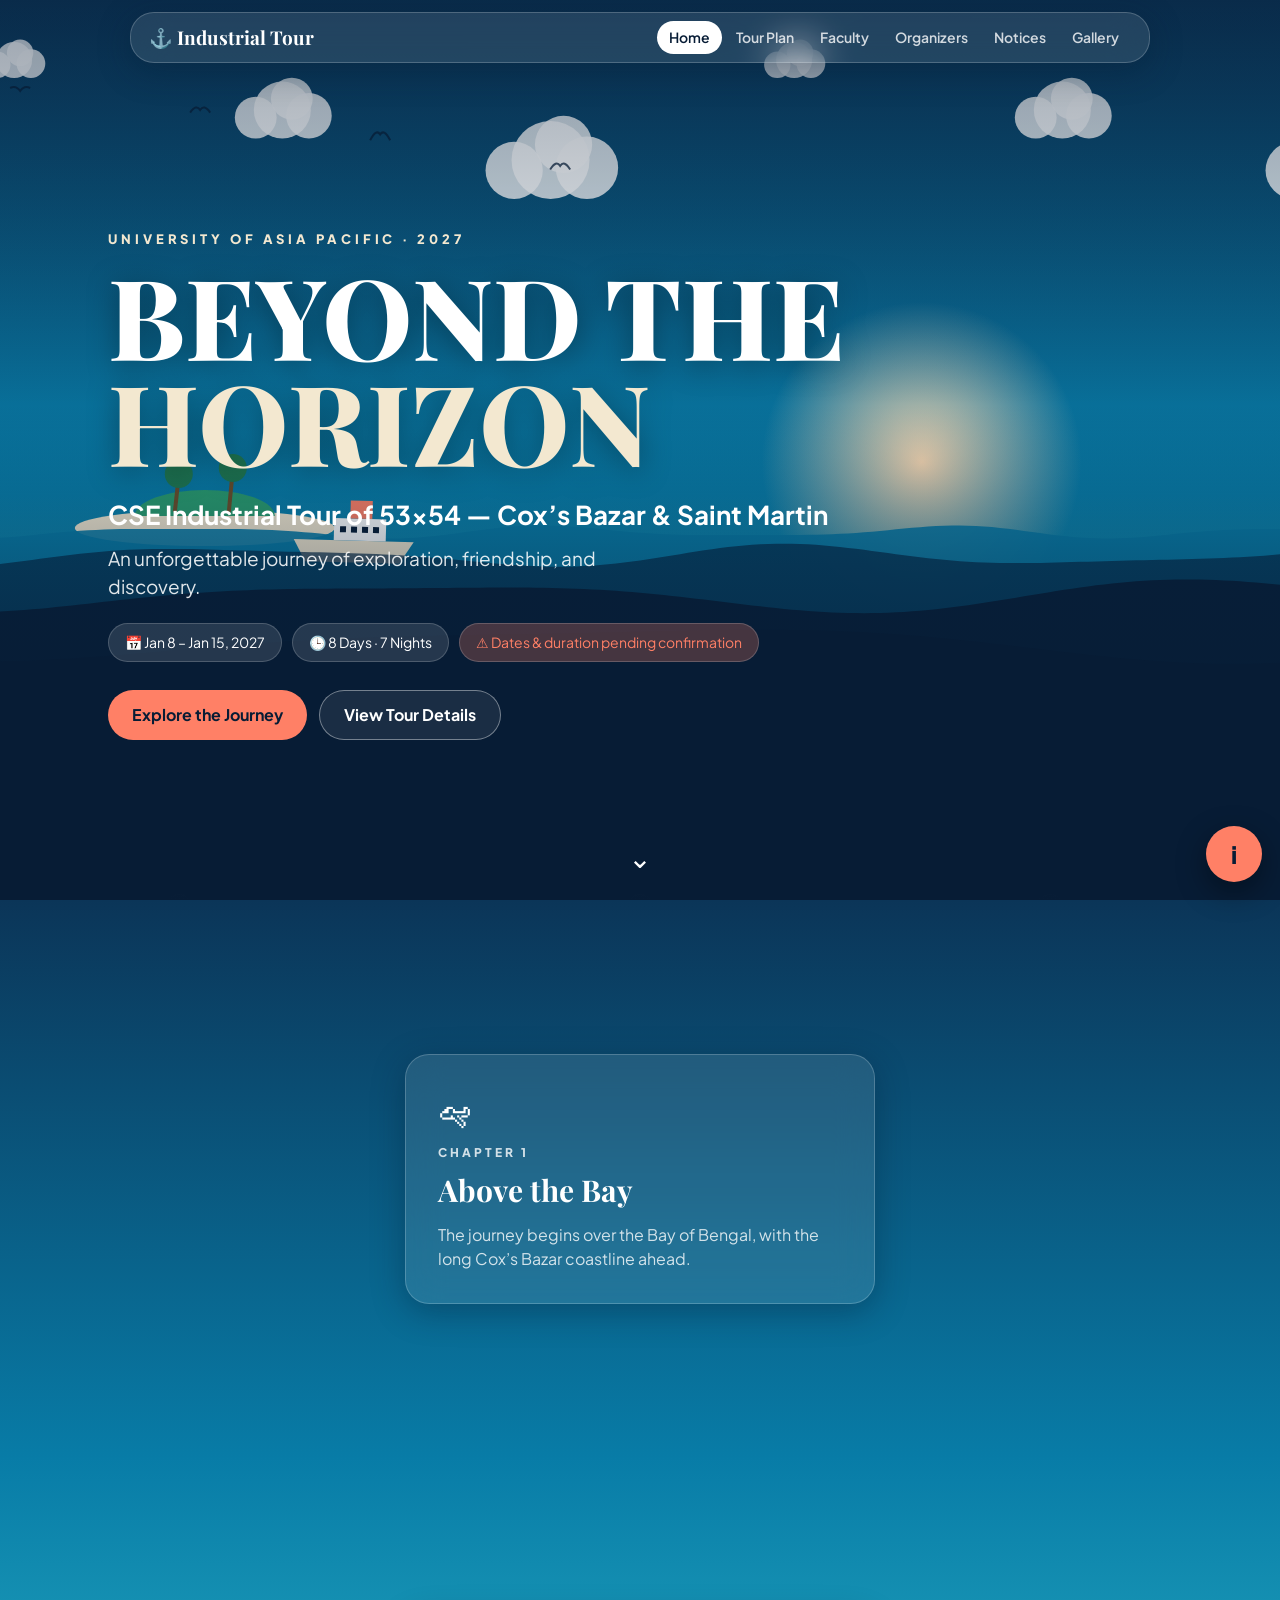
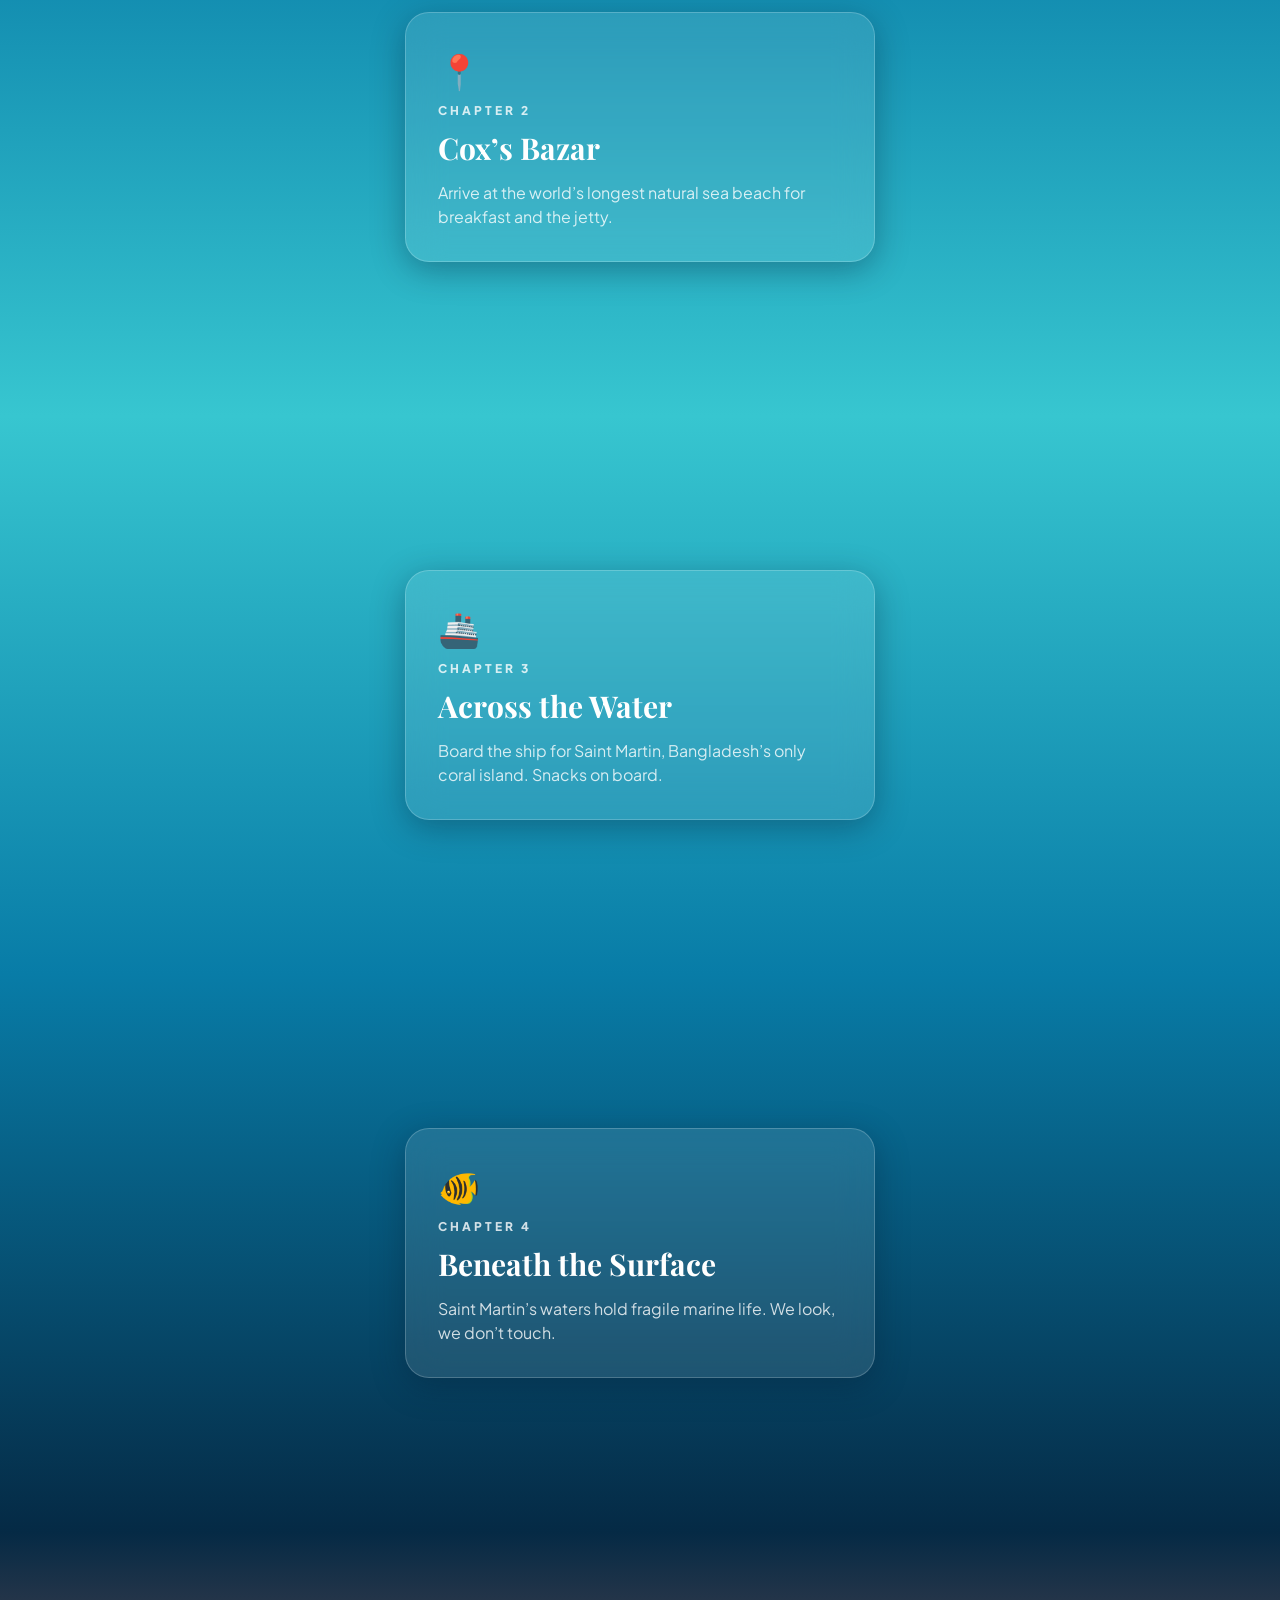
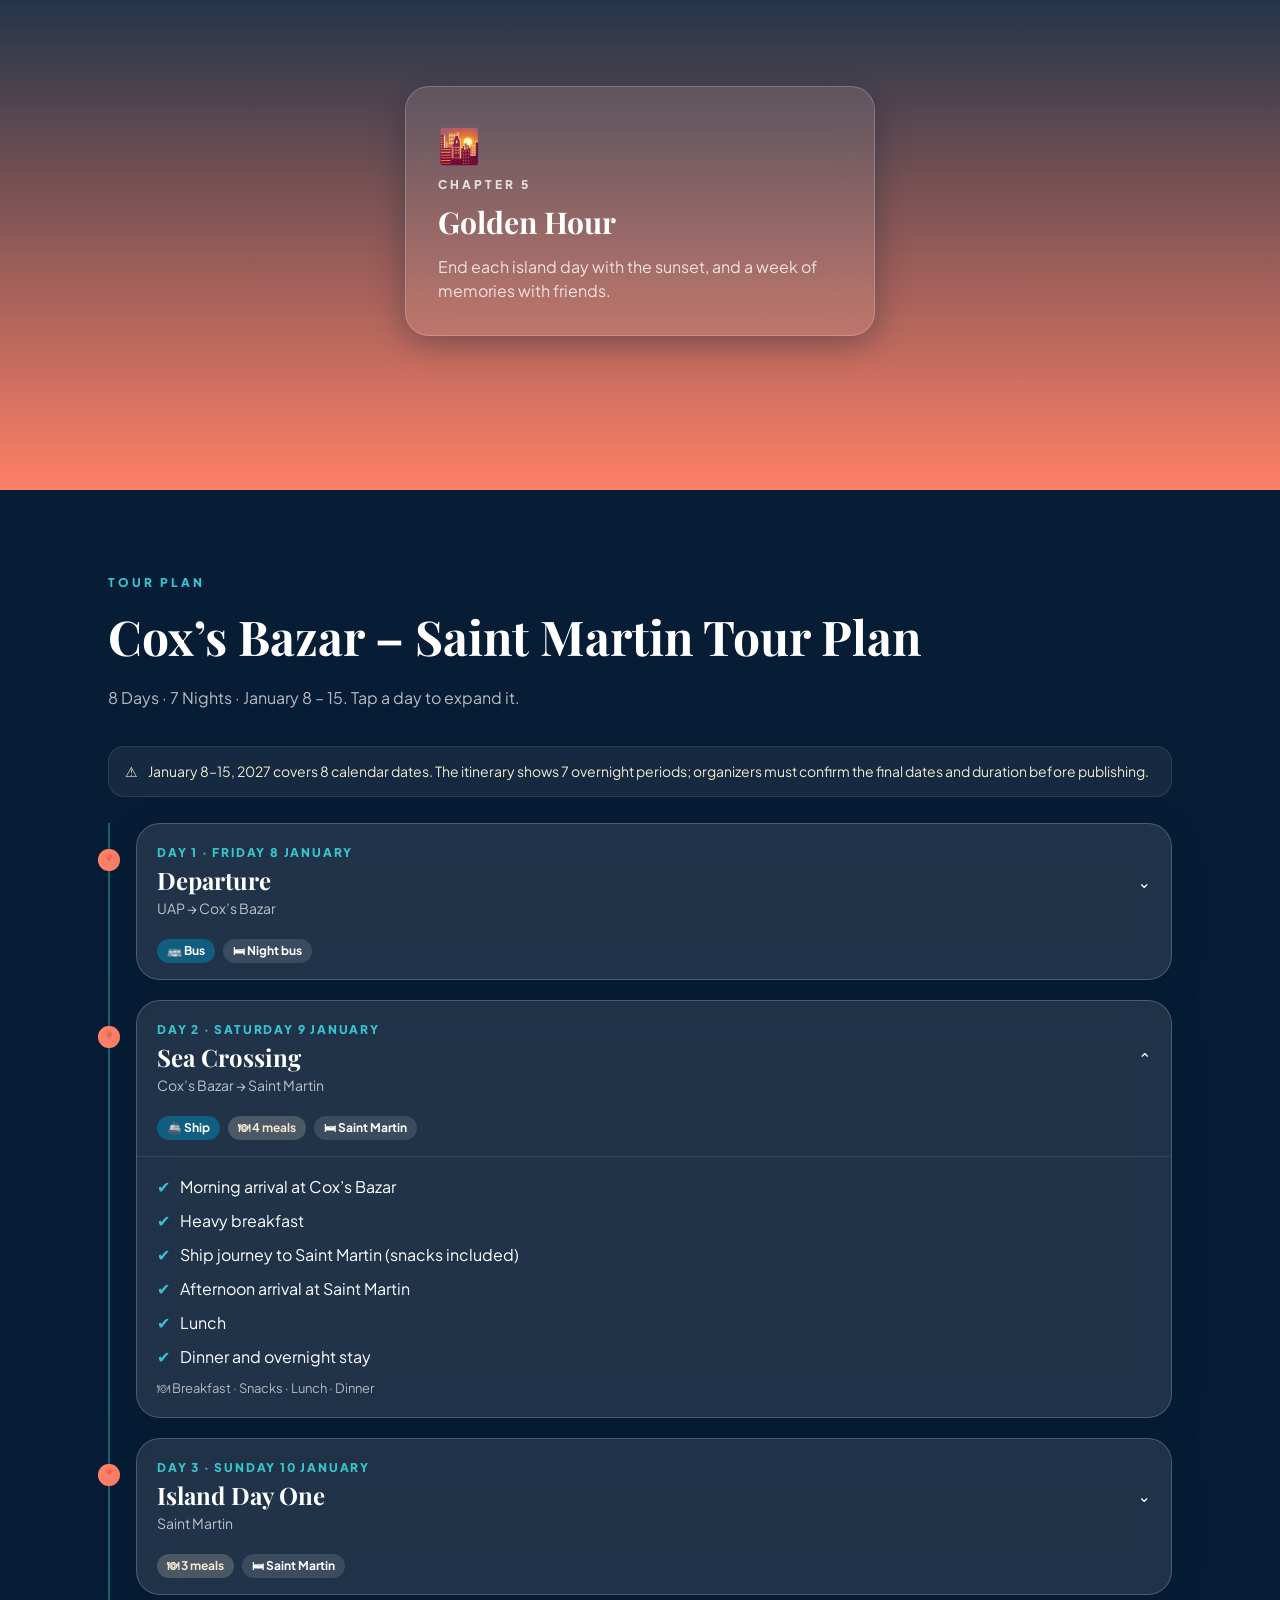
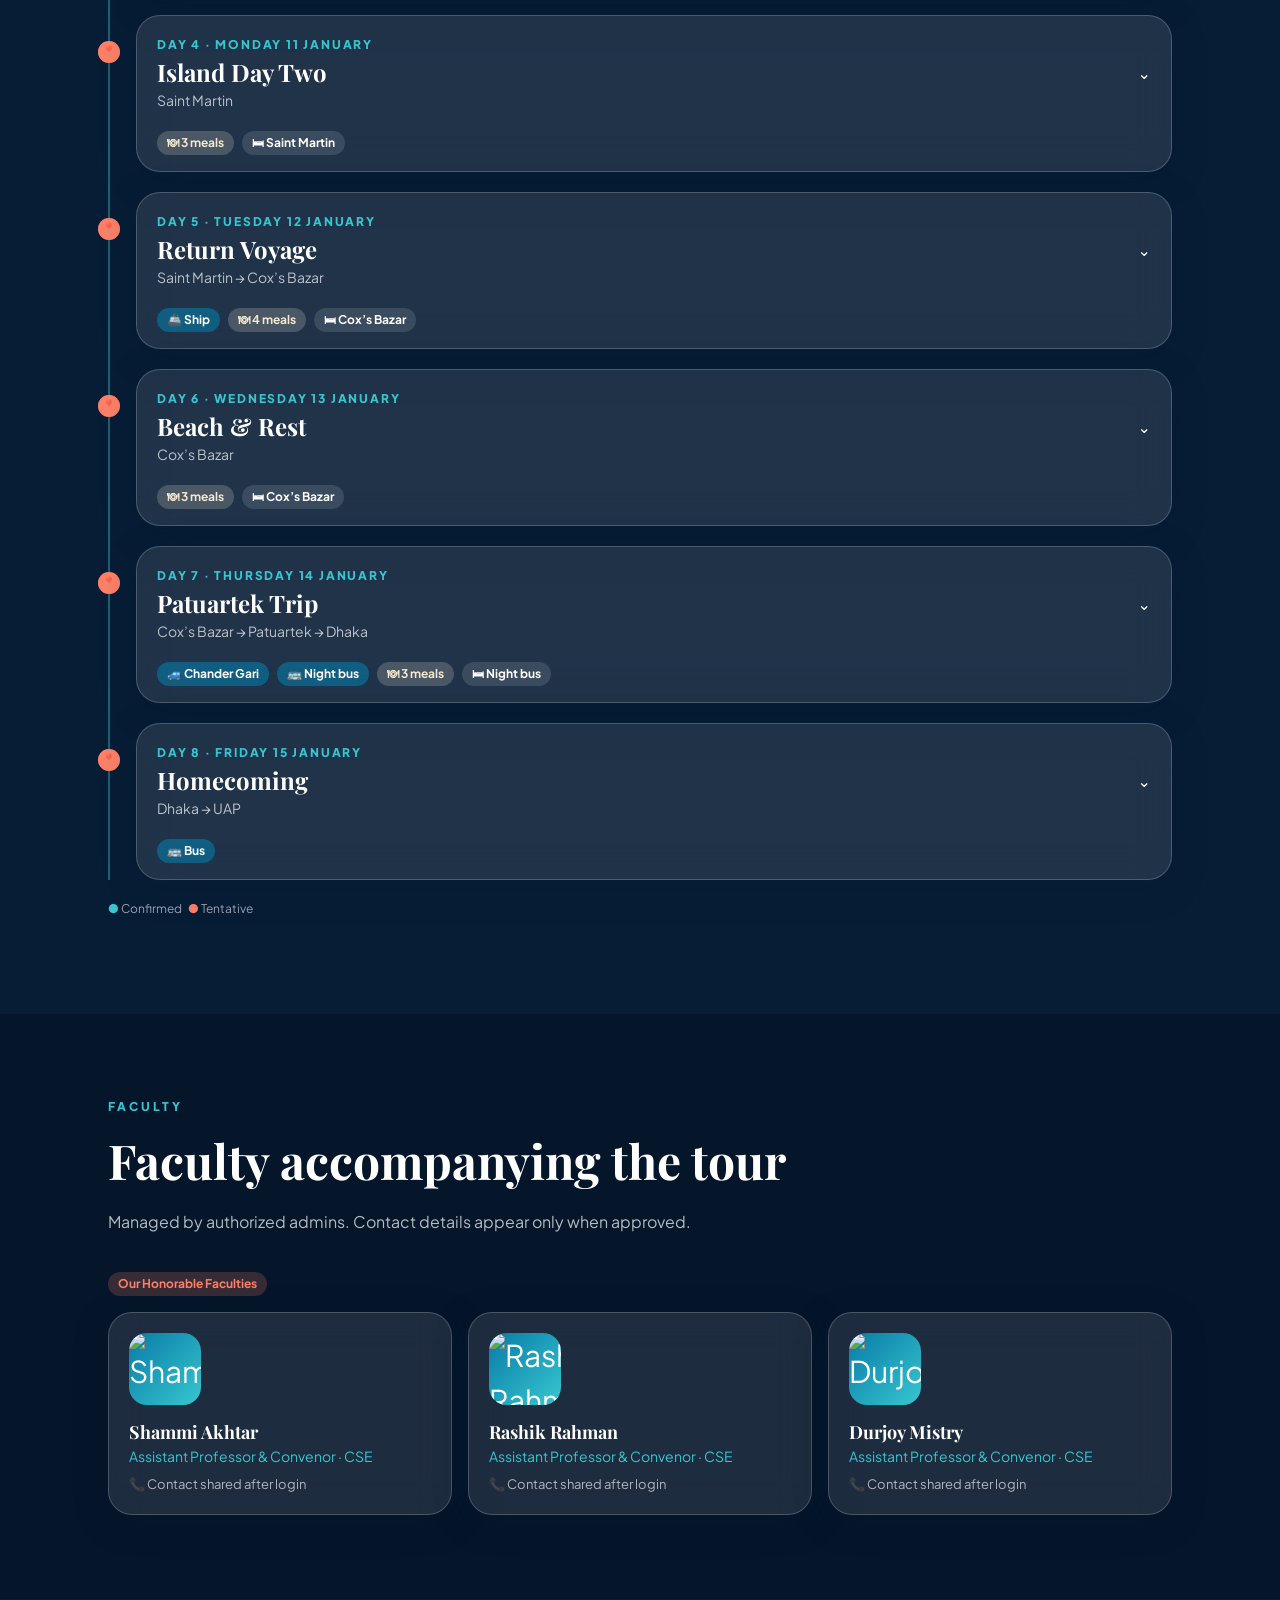
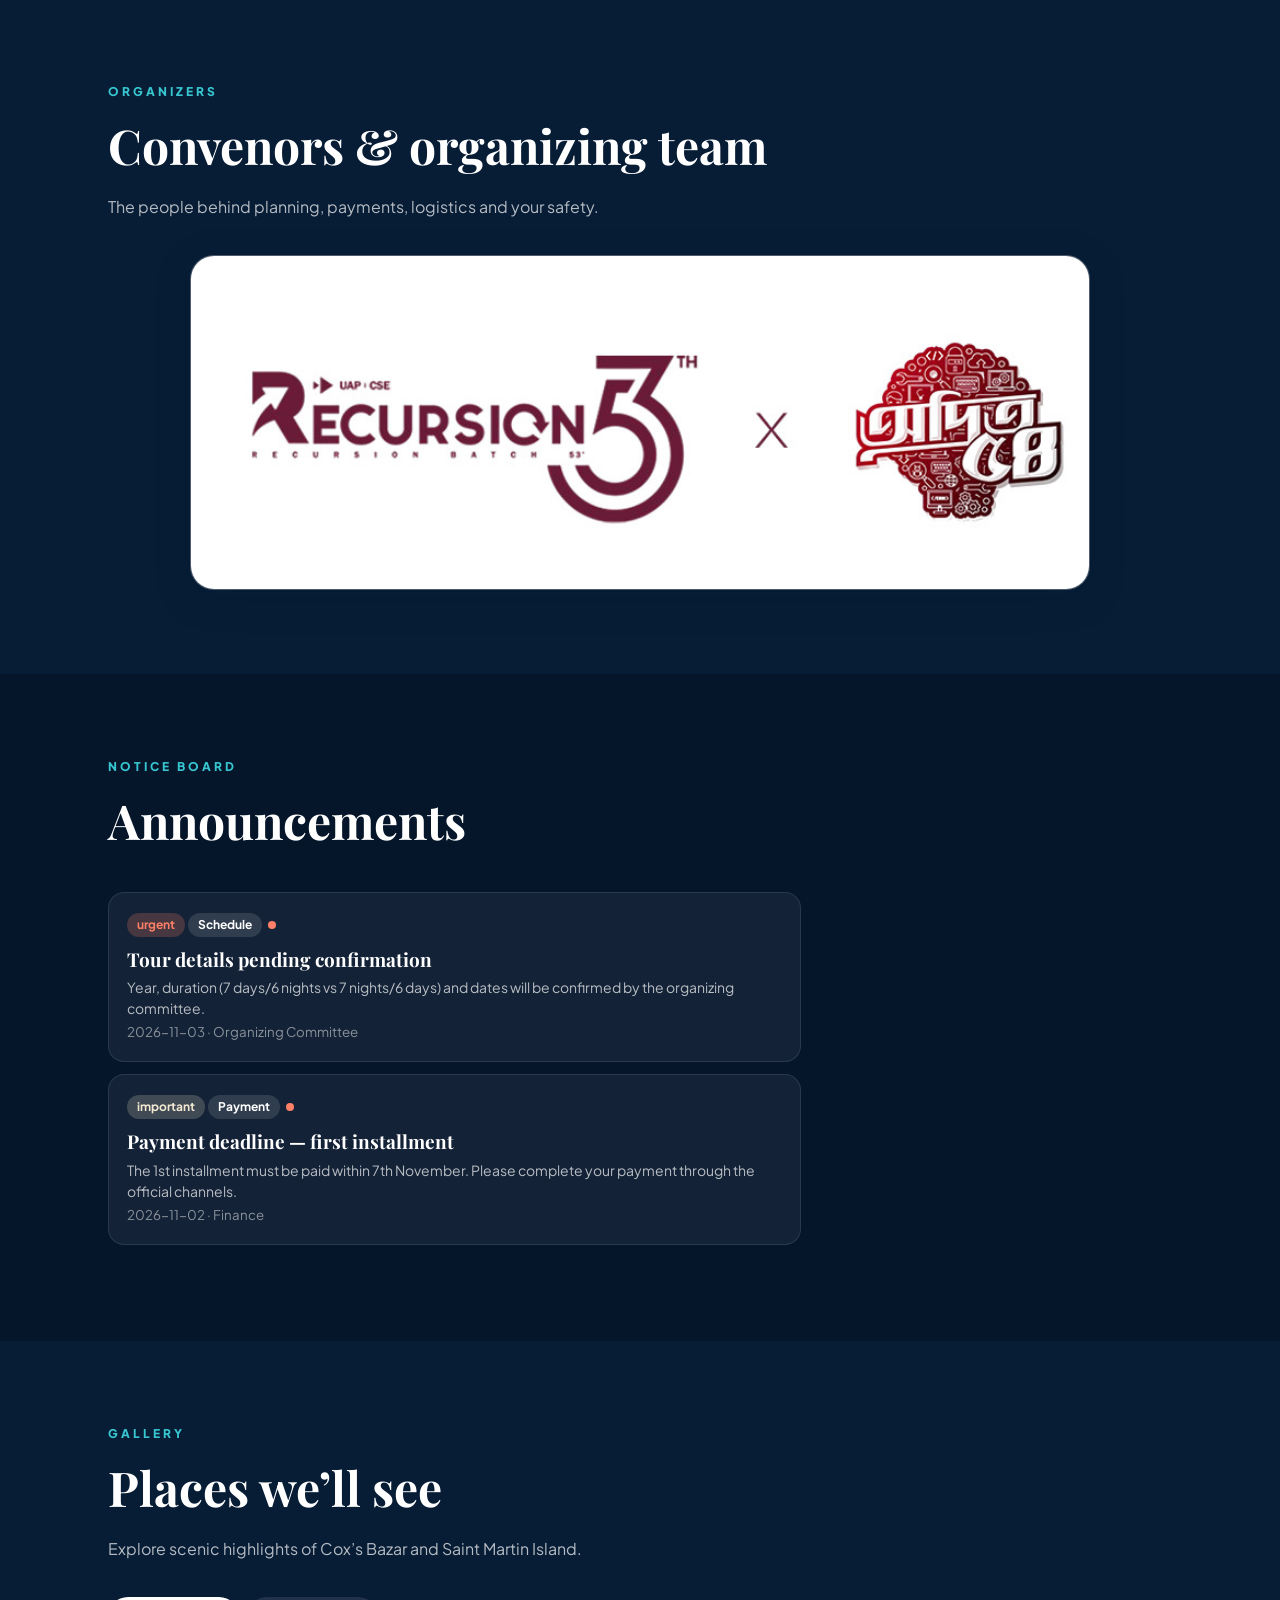
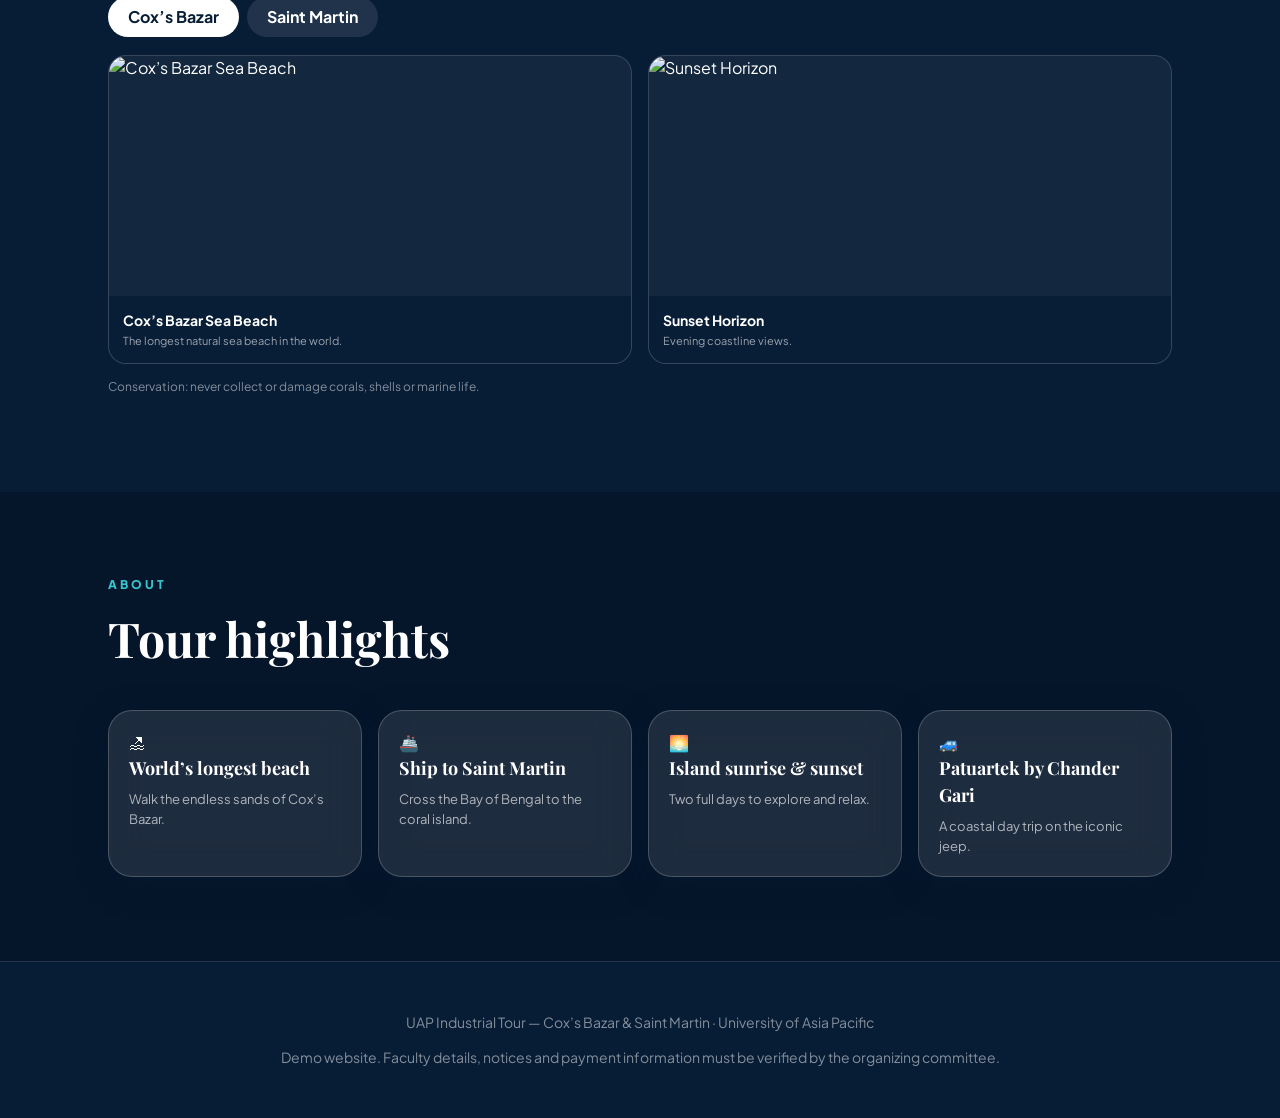
==== index.html @ dd68857f "Add files via upload" ====
<!doctype html>
<html lang="en">
<head>
<meta charset="utf-8">
<meta name="viewport" content="width=device-width, initial-scale=1">
<title>UAP Industrial Tour — Demo</title>
<link rel="preconnect" href="https://fonts.googleapis.com">
<link rel="preconnect" href="https://fonts.gstatic.com" crossorigin>
<link href="https://fonts.googleapis.com/css2?family=Playfair+Display:wght@600;700;800&family=Plus+Jakarta+Sans:wght@400;500;600;700&display=swap" rel="stylesheet">
<link rel="stylesheet" href="style.css">
</head>
<body>
<div id="bar"></div>
<header><nav class="glass" aria-label="Main">
  <a href="#home" class="logo">⚓ Industrial Tour </a>
  <ul id="links"></ul>
  <button class="burger" id="bg" aria-label="Menu" aria-expanded="false">☰</button>
</nav></header>
<div id="mnav" class="glass"></div>

<section id="home">
  <canvas id="cv" aria-hidden="true"></canvas>
  <div id="bubs"></div>
  <div class="shade"></div>
  <div class="wrap hero">
    <p class="k in">University of Asia Pacific · 2027</p>
    <h1 class="in">BEYOND THE<br><span>HORIZON</span></h1>
    <h2 class="in">CSE Industrial Tour of 53x54 — Cox’s Bazar &amp; Saint Martin</h2>
    <p class="sub in">An unforgettable journey of exploration, friendship, and discovery.</p>
    <div class="meta in"><span>📅 Jan 8 – Jan 15, 2027</span><span>🕒 8 Days · 7 Nights</span><span style="background:rgba(255,128,102,.25);color:var(--coral)">⚠ Dates &amp; duration pending confirmation</span></div>
    <div class="ctas in"><a class="btn p" href="#story">Explore the Journey</a><a class="btn g" href="#plan">View Tour Details</a></div>
  </div>
  <a class="chev" href="#story" aria-label="Scroll">⌄</a>
</section>

<div id="story"></div>

<section class="s" id="plan">
  <div class="wrap">
    <div class="head reveal"><p class="eyebrow">Tour Plan</p><h2 class="h2">Cox’s Bazar – Saint Martin Tour Plan</h2><p class="intro">8 Days · 7 Nights · January 8 – 15. Tap a day to expand it.</p></div>
    <div class="soft note reveal" role="note"><span>⚠</span><p style="margin:0">January 8–15, 2027 covers 8 calendar dates. The itinerary shows 7 overnight periods; organizers must confirm the final dates and duration before publishing.</p></div>
    <ol class="tl" id="tl"></ol>
    <p style="font-size:12px;color:rgba(255,255,255,.6)"><span class="ok">●</span> Confirmed &nbsp; <span class="tn">●</span> Tentative</p>
  </div>
</section>

<section class="s deep" id="faculty">
  <div class="wrap">
    <div class="head reveal"><p class="eyebrow">Faculty</p><h2 class="h2">Faculty accompanying the tour</h2><p class="intro">Managed by authorized admins. Contact details appear only when approved.</p></div>
    <span class="sample">Our Honorable Faculties</span>
    <div class="grid g4" id="fac"></div>
  </div>
</section>

<section class="s" id="organizers">
  <div class="wrap">
    <div class="head reveal"><p class="eyebrow">Organizers</p><h2 class="h2">Convenors &amp; organizing team</h2><p class="intro">The people behind planning, payments, logistics and your safety.</p></div>
    <div class="org-banner reveal">
      <img src="photos/organizer.jpeg" alt="Organizing Batch" loading="lazy">
    </div>
  </div>
</section>

<section class="s deep" id="notices">
  <div class="wrap">
    <div class="head reveal"><p class="eyebrow">Notice board</p><h2 class="h2">Announcements</h2></div>
    <div class="two" style="margin-top:18px">
      <div id="nts"></div>
    </div>
  </div>
</section>

<section class="s" id="gallery">
  <div class="wrap">
    <div class="head reveal"><p class="eyebrow">Gallery</p><h2 class="h2">Places we’ll see</h2><p class="intro">Explore scenic highlights of Cox’s Bazar and Saint Martin Island.</p></div>
    <div class="tabs" id="tabs"></div>
    <div class="gal" id="gal"></div>
    <p style="font-size:12px;color:rgba(255,255,255,.5);margin-top:14px">Conservation: never collect or damage corals, shells or marine life.</p>
  </div>
</section>

<section class="s deep" id="about">
  <div class="wrap">
    <div class="head reveal"><p class="eyebrow">About</p><h2 class="h2">Tour highlights</h2></div>
    <div class="grid g4">
      <div class="glass card">🏖<h3>World’s longest beach</h3><p>Walk the endless sands of Cox’s Bazar.</p></div>
      <div class="glass card">🚢<h3>Ship to Saint Martin</h3><p>Cross the Bay of Bengal to the coral island.</p></div>
      <div class="glass card">🌅<h3>Island sunrise &amp; sunset</h3><p>Two full days to explore and relax.</p></div>
      <div class="glass card">🚙<h3>Patuartek by Chander Gari</h3><p>A coastal day trip on the iconic jeep.</p></div>
    </div>
  </div>
</section>




<footer><p>UAP Industrial Tour — Cox’s Bazar &amp; Saint Martin · University of Asia Pacific</p><p>Demo website. Faculty details, notices and payment information must be verified by the organizing committee.</p></footer>

<button id="qb" aria-label="Quick info" aria-expanded="false">i</button>
<div id="qp" class="glass"><b style="font-family:'Playfair Display',serif;font-size:18px">Quick info</b><p style="margin:8px 0 0">Jan 8 – 15, 2027 · 8 Days · 7 Nights</p><p style="color:var(--coral);font-size:12px;margin:2px 0">Pending organizer confirmation</p><p>Depart UAP: 7:00 PM by bus</p><a class="btn p" style="width:100%" href="tel:999">📞 Emergency 999</a></div>

<script src="script.js"></script>
</body>
</html>
---- style.css ----
:root{--navy:#071C35;--deep:#05152a;--ocean:#087CA7;--cyan:#37C6D0;--sand:#F3E8D0;--coral:#FF8066;--w:#fff}
*{box-sizing:border-box}
html{scroll-behavior:smooth;scroll-padding-top:90px}
body{margin:0;background:var(--navy);color:#fff;font-family:'Plus Jakarta Sans',system-ui,sans-serif;-webkit-font-smoothing:antialiased;line-height:1.5}
h1,h2,h3{font-family:'Playfair Display',Georgia,serif;margin:0}
a{color:inherit;text-decoration:none}
button{font:inherit;color:inherit;cursor:pointer}
.wrap{max-width:1100px;margin:0 auto;padding:0 18px}
.glass{background:rgba(255,255,255,.1);backdrop-filter:blur(18px);-webkit-backdrop-filter:blur(18px);border:1px solid rgba(255,255,255,.2);box-shadow:0 8px 32px rgba(7,28,53,.35);border-radius:24px}
.soft{background:rgba(255,255,255,.06);border:1px solid rgba(255,255,255,.1);border-radius:16px}
.btn{display:inline-flex;gap:8px;align-items:center;justify-content:center;border-radius:99px;padding:12px 24px;font-weight:700;border:0}
.btn.p{background:var(--coral);color:var(--navy)}
.btn.g{background:rgba(255,255,255,.08);border:1px solid rgba(255,255,255,.4)}
.btn:hover{filter:brightness(1.1)}
.chip{display:inline-flex;align-items:center;gap:4px;border-radius:99px;padding:3px 10px;font-size:12px;font-weight:700;background:rgba(255,255,255,.12)}
.chip.c{background:rgba(55,198,208,.22);color:var(--cyan)}.chip.o{background:rgba(255,128,102,.22);color:var(--coral)}.chip.s{background:rgba(243,232,208,.2);color:var(--sand)}
.input{width:100%;background:rgba(255,255,255,.1);border:1px solid rgba(255,255,255,.2);color:#fff;border-radius:12px;padding:10px 14px;font:inherit}
.input::placeholder{color:rgba(255,255,255,.5)}.input:focus{outline:2px solid var(--cyan)}
option{color:var(--navy)}
section.s{padding:84px 0;position:relative}
section.deep{background:var(--deep)}
.eyebrow{font-size:12px;font-weight:800;letter-spacing:.25em;text-transform:uppercase;color:var(--cyan);margin:0 0 8px}
.h2{font-size:clamp(28px,5vw,48px);font-weight:700}
.intro{color:rgba(255,255,255,.7);max-width:620px;margin:14px 0 0}
.head{margin-bottom:36px}
.grid{display:grid;gap:16px}
.g2{grid-template-columns:repeat(auto-fit,minmax(260px,1fr))}
.g4{grid-template-columns:repeat(auto-fit,minmax(210px,1fr))}
.sample{display:inline-flex;gap:6px;align-items:center;background:rgba(255,128,102,.2);color:var(--coral);border-radius:99px;padding:3px 10px;font-size:12px;font-weight:700;margin-bottom:16px}
.note{display:flex;gap:10px;padding:14px 16px;color:var(--sand);font-size:14px;margin-bottom:26px}
.reveal{opacity:0;transform:translateY(24px);transition:.7s}.reveal.in{opacity:1;transform:none}

/* nav */
#bar{position:fixed;top:0;left:0;height:4px;width:0;background:linear-gradient(90deg,var(--cyan),var(--coral));z-index:80}
header{position:fixed;top:12px;left:0;right:0;z-index:70;display:flex;justify-content:center;padding:0 12px}
nav{width:100%;max-width:1020px;display:flex;align-items:center;justify-content:space-between;padding:8px 18px;border-radius:99px}
.logo{font-family:'Playfair Display',serif;font-weight:700;font-size:19px;display:flex;gap:8px;align-items:center}
nav ul{display:none;list-style:none;margin:0;padding:0;gap:2px}
nav ul a{display:block;padding:6px 12px;border-radius:99px;font-size:14px;font-weight:600;color:rgba(255,255,255,.8)}
nav ul a:hover{background:rgba(255,255,255,.1)}nav ul a.on{background:#fff;color:var(--navy)}
.burger{background:none;border:0;font-size:24px;padding:4px 8px}
#mnav{display:none;position:fixed;top:72px;left:12px;right:12px;z-index:70;padding:10px}
#mnav.open{display:block}#mnav a{display:block;padding:12px 16px;border-radius:12px;font-weight:600}#mnav a.on{background:#fff;color:var(--navy)}
@media(min-width:980px){nav ul{display:flex}.burger{display:none}}

/* hero */
#home{position:relative;height:100svh;min-height:640px;overflow:hidden;background:linear-gradient(#0b3558,#087CA7 60%,#37C6D0)}
#cv{position:absolute;inset:0;width:100%;height:100%}
#home .shade{position:absolute;inset:0;background:linear-gradient(to top,var(--navy),transparent 55%,rgba(7,28,53,.4))}
.hero{position:relative;z-index:2;height:100%;display:flex;flex-direction:column;justify-content:center;padding-top:70px}
.hero .k{font-size:13px;letter-spacing:.3em;text-transform:uppercase;font-weight:800;color:var(--sand);margin:0 0 12px}
.hero h1{font-size:clamp(46px,10vw,112px);line-height:.95;font-weight:800;text-shadow:0 4px 30px rgba(0,0,0,.35)}
.hero h1 span{color:var(--sand)}
.hero h2{font-family:inherit;font-size:clamp(17px,2.5vw,26px);font-weight:700;margin-top:20px}
.hero p.sub{color:rgba(255,255,255,.88);max-width:520px;font-size:clamp(15px,2vw,19px);margin:10px 0 0}
.meta{display:flex;flex-wrap:wrap;gap:10px;margin-top:22px;font-size:14px}
.meta span{padding:8px 16px;border-radius:99px;background:rgba(255,255,255,.12);border:1px solid rgba(255,255,255,.18);backdrop-filter:blur(8px)}
.ctas{display:flex;flex-wrap:wrap;gap:12px;margin-top:28px}
.hero .in{animation:up .9s both}.hero .in:nth-child(2){animation-delay:.15s}.hero .in:nth-child(3){animation-delay:.3s}.hero .in:nth-child(4){animation-delay:.45s}.hero .in:nth-child(5){animation-delay:.6s}.hero .in:nth-child(6){animation-delay:.75s}
@keyframes up{from{opacity:0;transform:translateY(30px)}to{opacity:1;transform:none}}
.bub{position:absolute;bottom:-20px;border-radius:50%;border:1px solid rgba(255,255,255,.35);background:rgba(255,255,255,.1);animation:bub linear infinite;pointer-events:none}
@keyframes bub{0%{transform:translateY(0);opacity:0}15%{opacity:.7}100%{transform:translateY(-110vh);opacity:0}}
.chev{position:absolute;bottom:22px;left:50%;transform:translateX(-50%);z-index:3;font-size:28px;animation:bounce 1.6s infinite}
@keyframes bounce{50%{transform:translate(-50%,8px)}}

/* story */
.chap{min-height:62svh;display:flex;align-items:center}
.chap .glass{max-width:470px;padding:32px;transition:.7s;opacity:0;transform:translateY(50px)}
.chap.in .glass{opacity:1;transform:none}
.chap:nth-child(even) .wrap{display:flex;justify-content:flex-end}
.chap .ic{font-size:34px}.chap h3{font-size:30px;margin:6px 0 10px}.chap p{color:rgba(255,255,255,.8);margin:0}
.shipx{position:absolute;bottom:34px;left:-10%;font-size:44px;opacity:.7;animation:sail 14s linear infinite}
@keyframes sail{to{left:110%}}

/* itinerary */
.tl{position:relative;border-left:2px solid rgba(55,198,208,.4);padding-left:26px;margin:0;list-style:none}
.tl>li{position:relative;margin-bottom:20px}
.dot{position:absolute;left:-38px;top:26px;width:22px;height:22px;border-radius:50%;background:var(--coral);display:grid;place-items:center;font-size:11px}
.dot::after{content:'';position:absolute;inset:0;border-radius:50%;background:rgba(255,128,102,.5);animation:ping 2s infinite}
@keyframes ping{to{transform:scale(2);opacity:0}}
.day{overflow:hidden}
.day button.t{width:100%;background:none;border:0;text-align:left;padding:20px;display:flex;justify-content:space-between;gap:12px;align-items:center}
.day .d{font-size:12px;font-weight:800;letter-spacing:.15em;text-transform:uppercase;color:var(--cyan)}
.day h3{font-size:24px}.day .r{font-size:14px;color:rgba(255,255,255,.7)}
.tags{display:flex;flex-wrap:wrap;gap:8px;padding:0 20px 16px}
.body{display:none;border-top:1px solid rgba(255,255,255,.1);padding:18px 20px}
.day.open .body{display:block}.day.open .arr{transform:rotate(180deg)}
.arr{transition:.3s}
.body li{list-style:none;display:flex;gap:10px;margin-bottom:10px}
.body ul{padding:0;margin:0}.ok{color:var(--cyan)}.tn{color:var(--coral)}

/* people */
.card{padding:20px;transition:.3s}.card:hover{transform:translateY(-6px)}
.av {
  width: 72px;
  height: 72px;
  border-radius: 18px;
  overflow: hidden;
  background: linear-gradient(135deg, var(--ocean), var(--cyan));
  display: grid;
  place-items: center;
  font-size: 30px;
  margin-bottom: 14px;
}
.av img {
  width: 100%;
  height: 100%;
  object-fit: cover;
  display: block;
}
.card h3{font-size:18px}.card .rl{font-size:14px;color:var(--cyan)}.card p{font-size:13px;color:rgba(255,255,255,.65);margin:8px 0 0}

.org-banner {
  width: 100%;
  max-width: 900px;
  margin: 0 auto;
  border-radius: 24px;
  overflow: hidden;
  background: rgba(255, 255, 255, .1);
  border: 1px solid rgba(255, 255, 255, .2);
  box-shadow: 0 8px 32px rgba(7, 28, 53, .35);
}
.org-banner img {
  width: 100%;
  height: auto;
  display: block;
  object-fit: cover;
}

/* notices */
.two{display:grid;gap:24px}@media(min-width:900px){.two{grid-template-columns:2fr 1fr}}
.nt{width:100%;text-align:left;padding:18px;margin-bottom:12px;display:block;background:rgba(255,255,255,.06);border:1px solid rgba(255,255,255,.1);border-radius:16px}
.nt h3{font-size:19px;margin:8px 0 4px}.nt p{margin:0;font-size:14px;color:rgba(255,255,255,.7)}.nt small{color:rgba(255,255,255,.5)}
.unr{display:inline-block;width:8px;height:8px;border-radius:50%;background:var(--coral);margin-left:6px}

/* gallery */
.tabs{display:flex;flex-wrap:wrap;gap:8px;margin-bottom:18px}
.tabs button{border:0;background:rgba(255,255,255,.1);padding:8px 20px;border-radius:99px;font-weight:700}.tabs button.on{background:#fff;color:var(--navy)}
.gal{display:grid;gap:16px;grid-template-columns:repeat(auto-fit,minmax(280px,1fr))}
.ph{position:relative;border-radius:18px;overflow:hidden;background:rgba(255,255,255,.05);border:1px solid rgba(255,255,255,.15);margin:0}
.ph img{width:100%;height:240px;object-fit:cover;display:block}
.ph figcaption{padding:14px;font-size:14px;color:#fff;background:rgba(7,28,53,.85)}
.ph figcaption small{display:block;font-size:11px;color:rgba(255,255,255,.6);margin-top:2px}

/* quick */
#qb{position:fixed;right:18px;bottom:18px;z-index:75;width:56px;height:56px;border-radius:50%;border:0;background:var(--coral);color:var(--navy);font-size:24px;font-weight:800;box-shadow:0 10px 30px rgba(0,0,0,.4)}
#qp{display:none;position:fixed;right:18px;bottom:86px;z-index:75;width:288px;padding:20px;font-size:14px}
#qp.open{display:block}
footer{border-top:1px solid rgba(255,255,255,.1);padding:36px 18px;text-align:center;color:rgba(255,255,255,.5);font-size:14px}
@media(prefers-reduced-motion:reduce){*{animation:none!important;transition:none!important}html{scroll-behavior:auto}.reveal,.chap .glass{opacity:1;transform:none}}
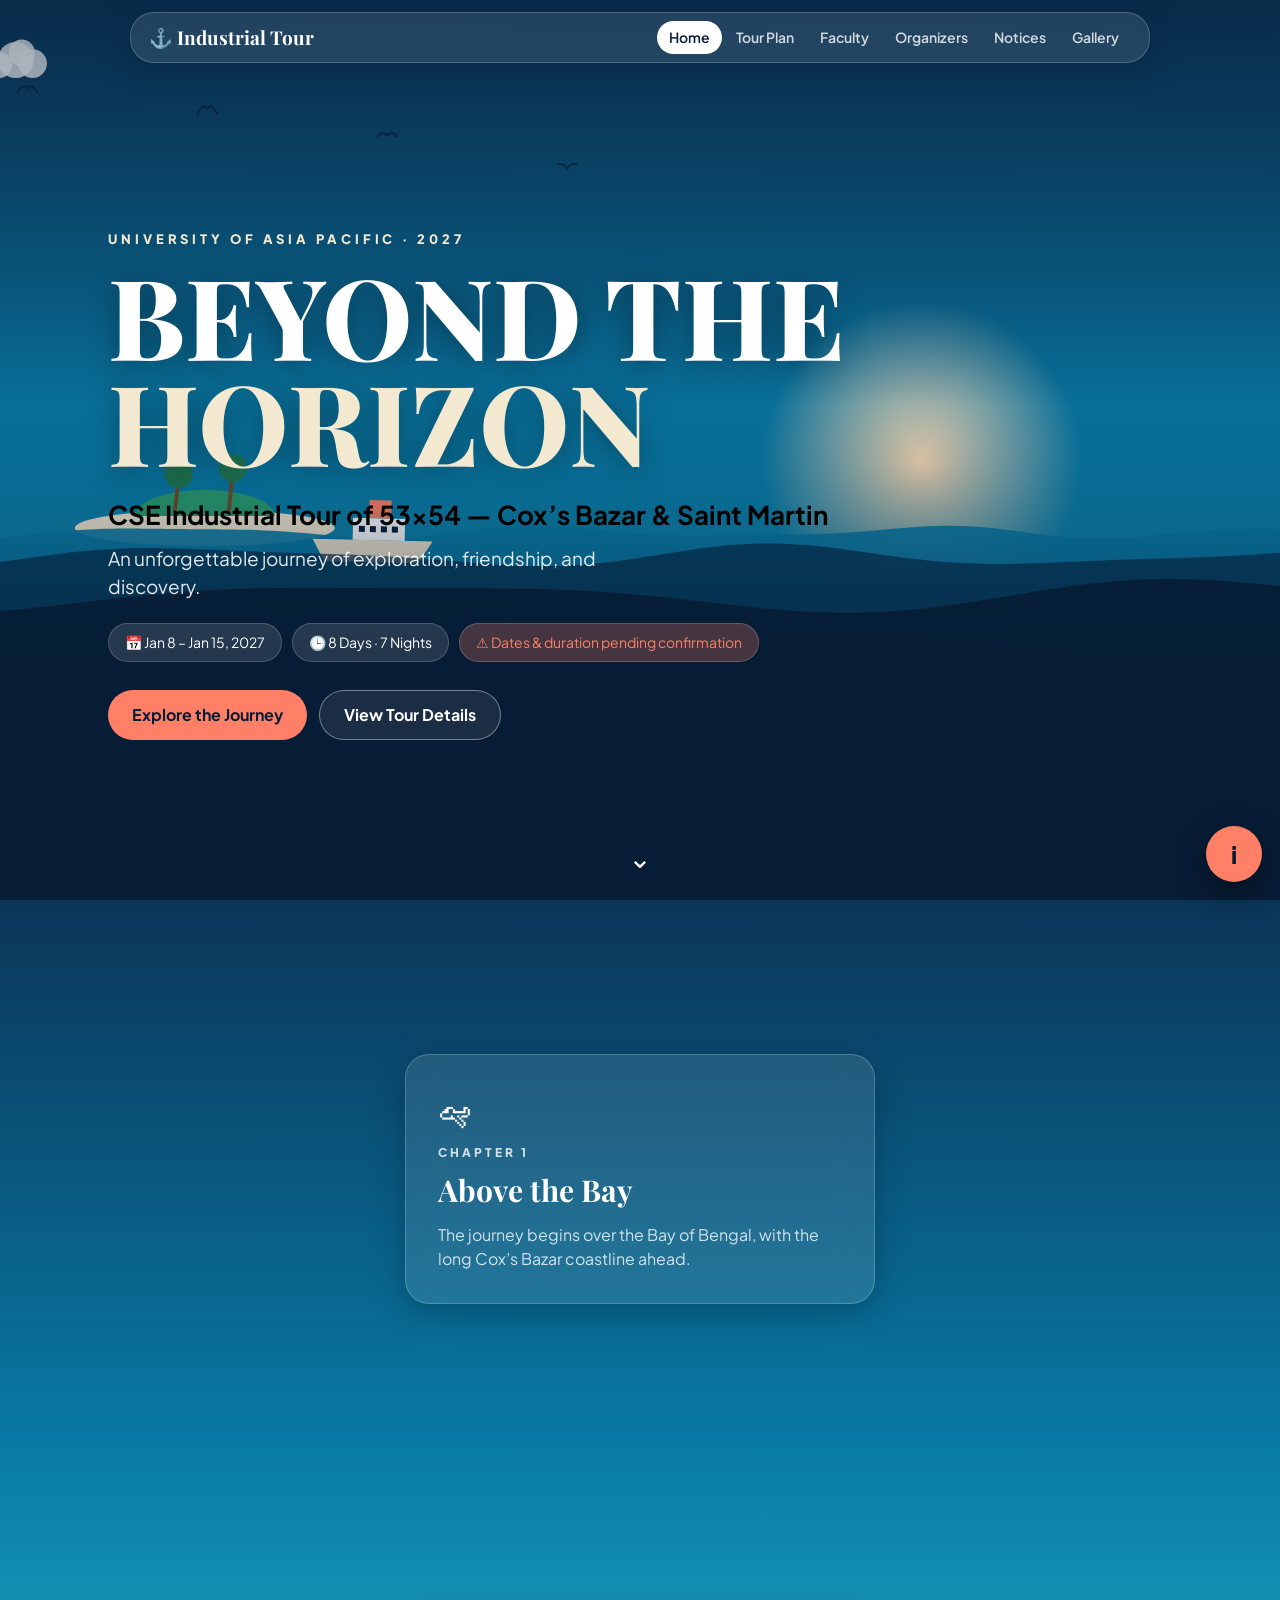
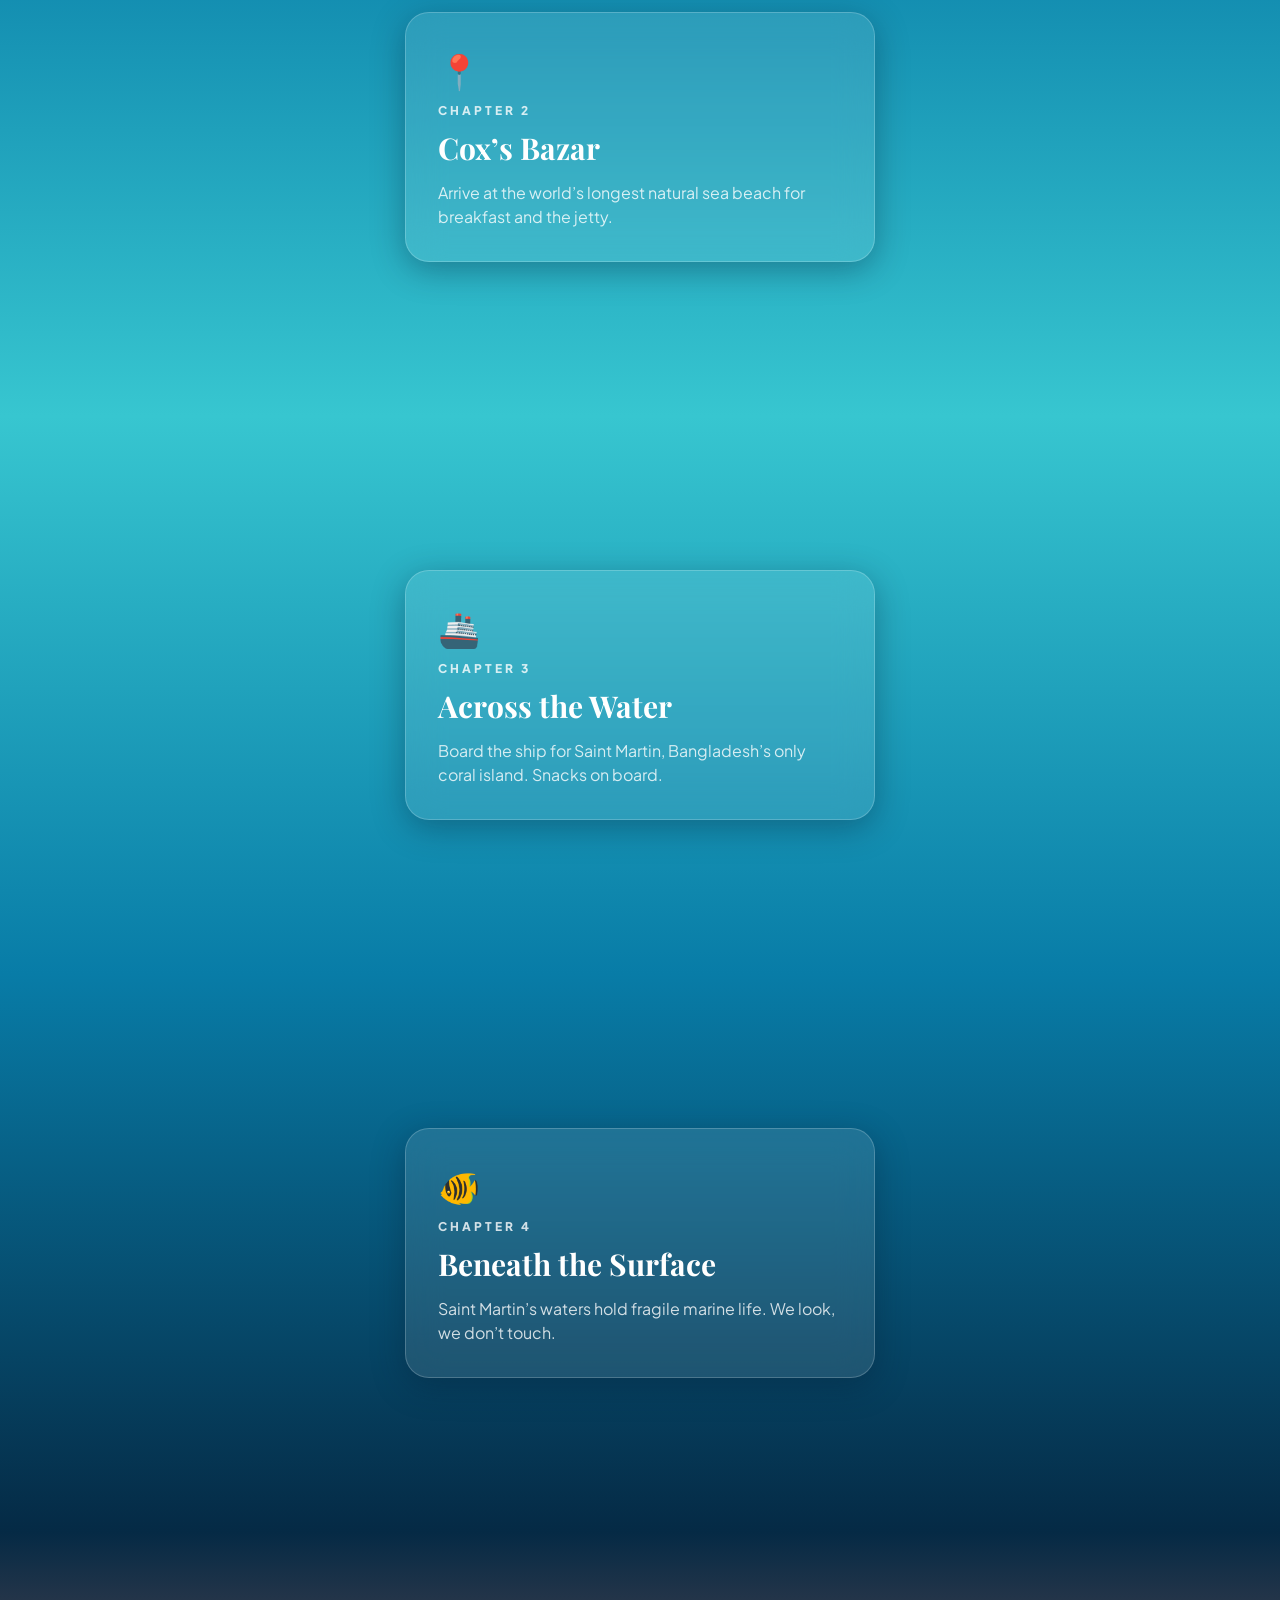
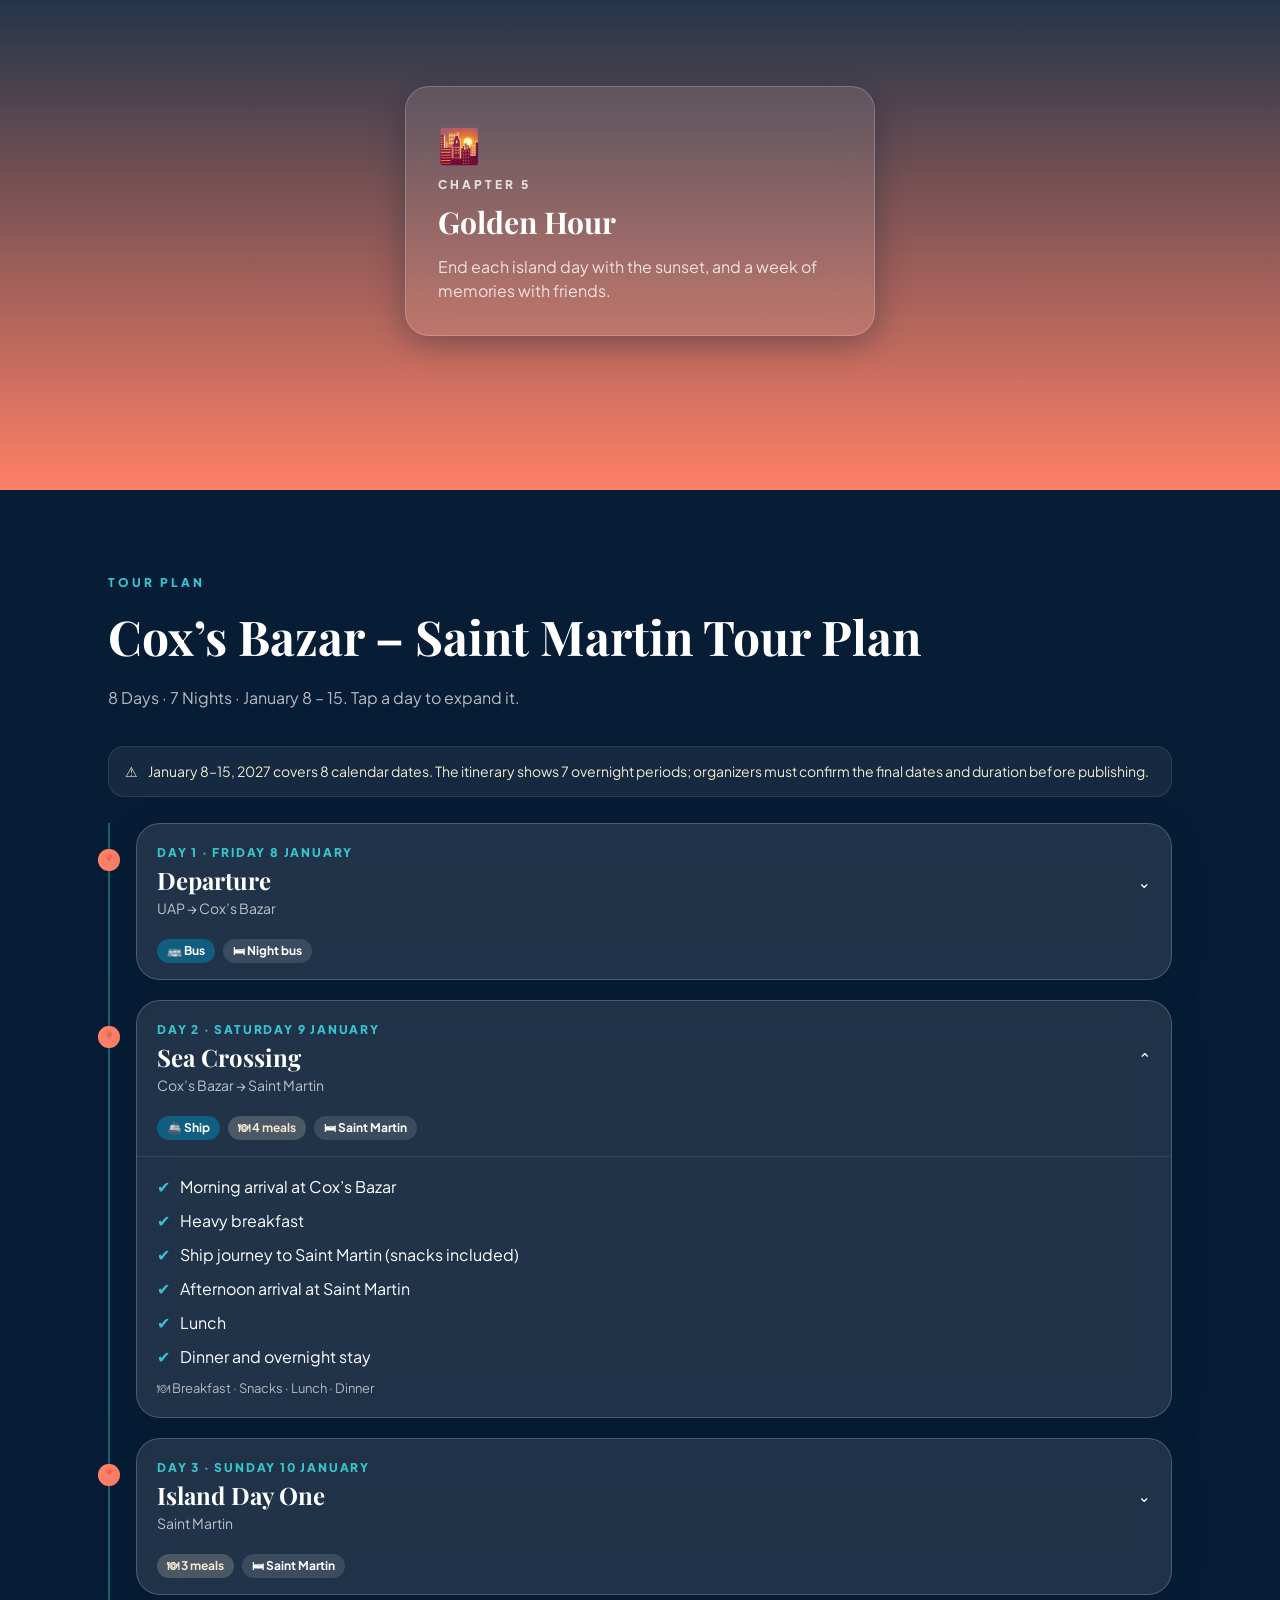
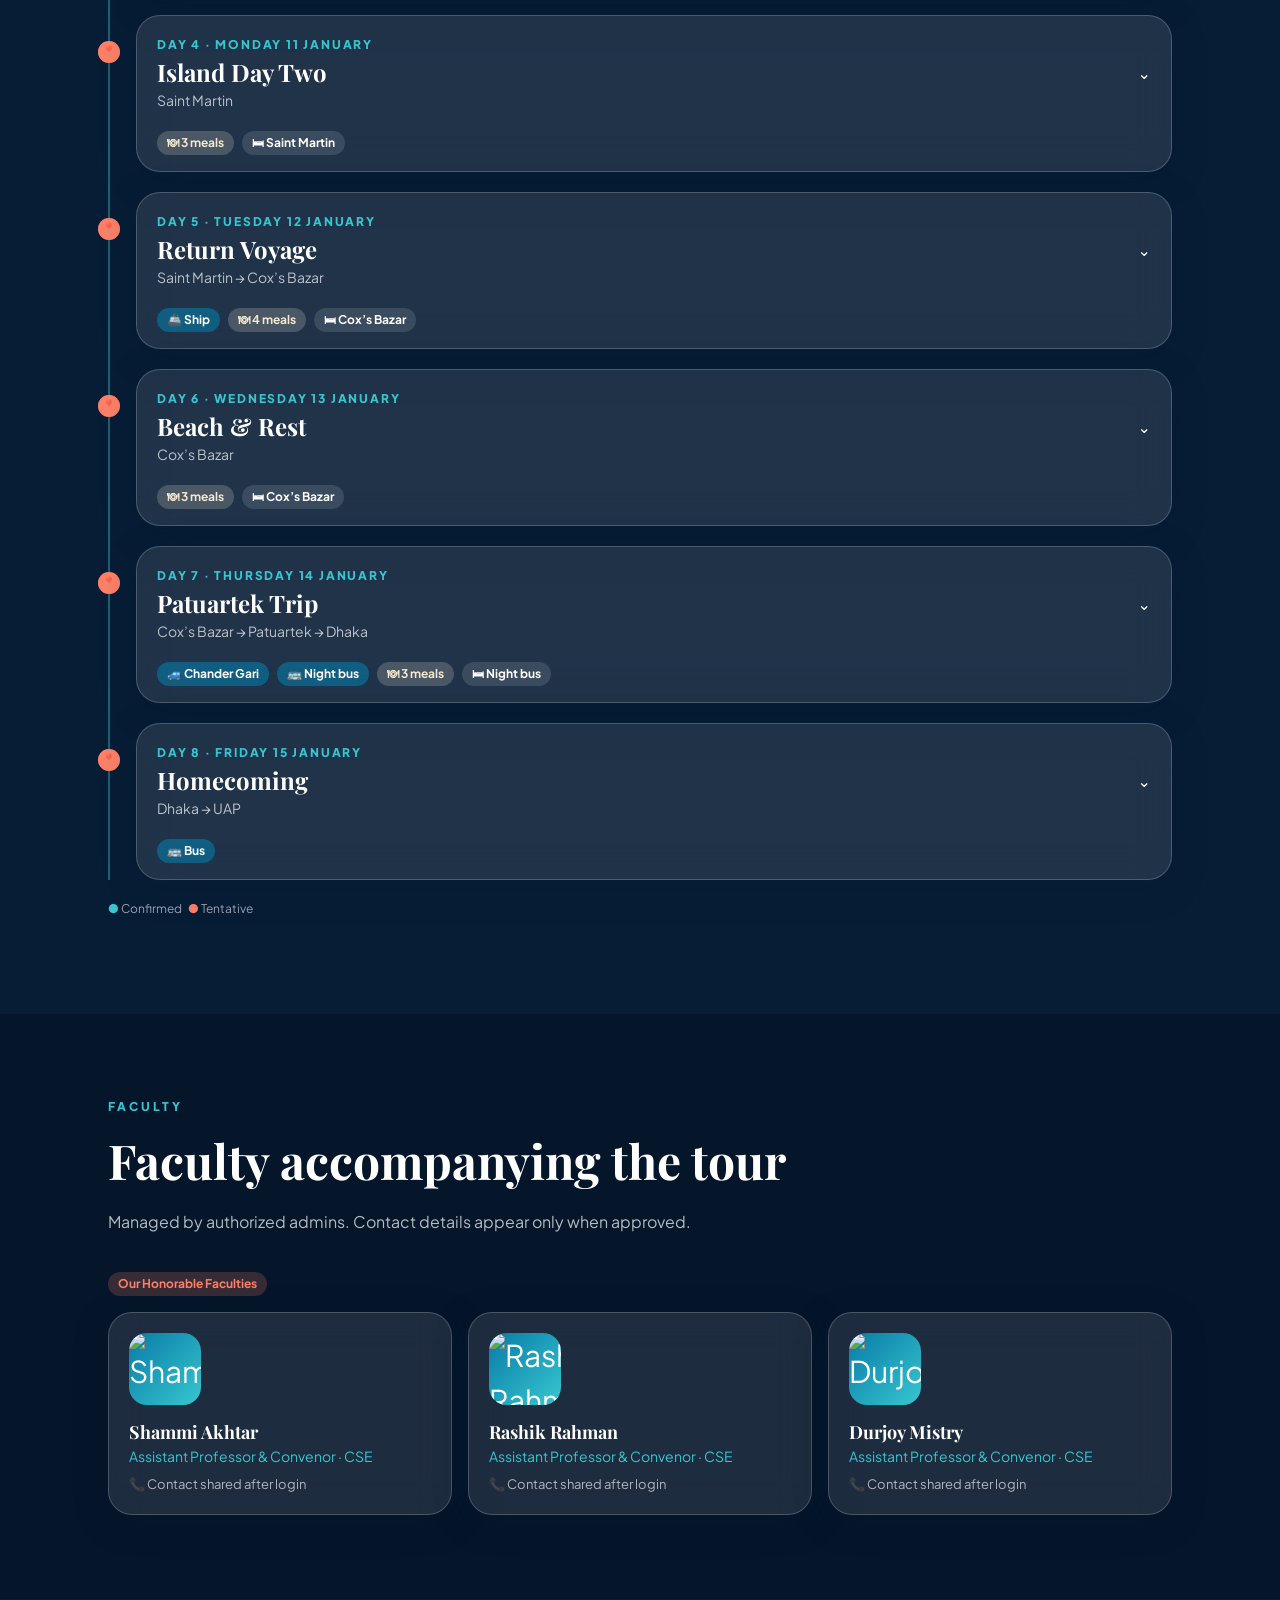
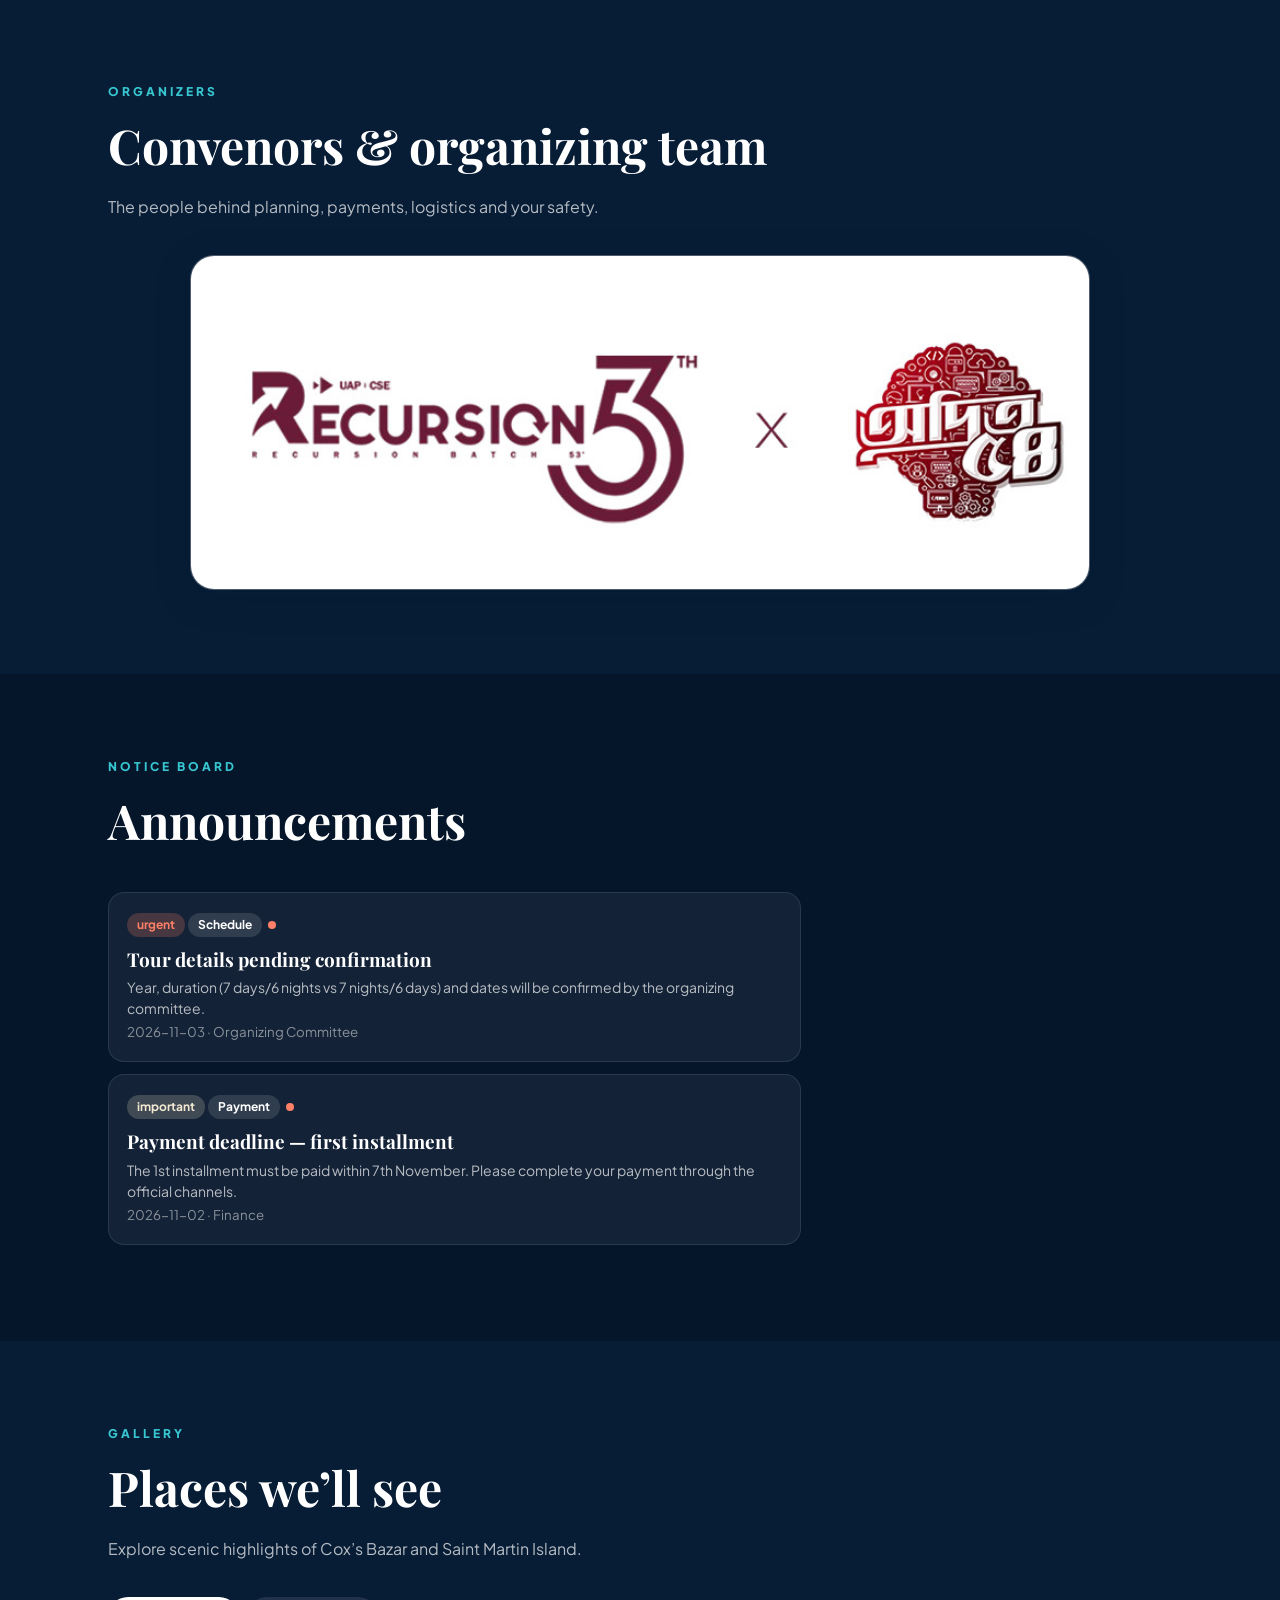
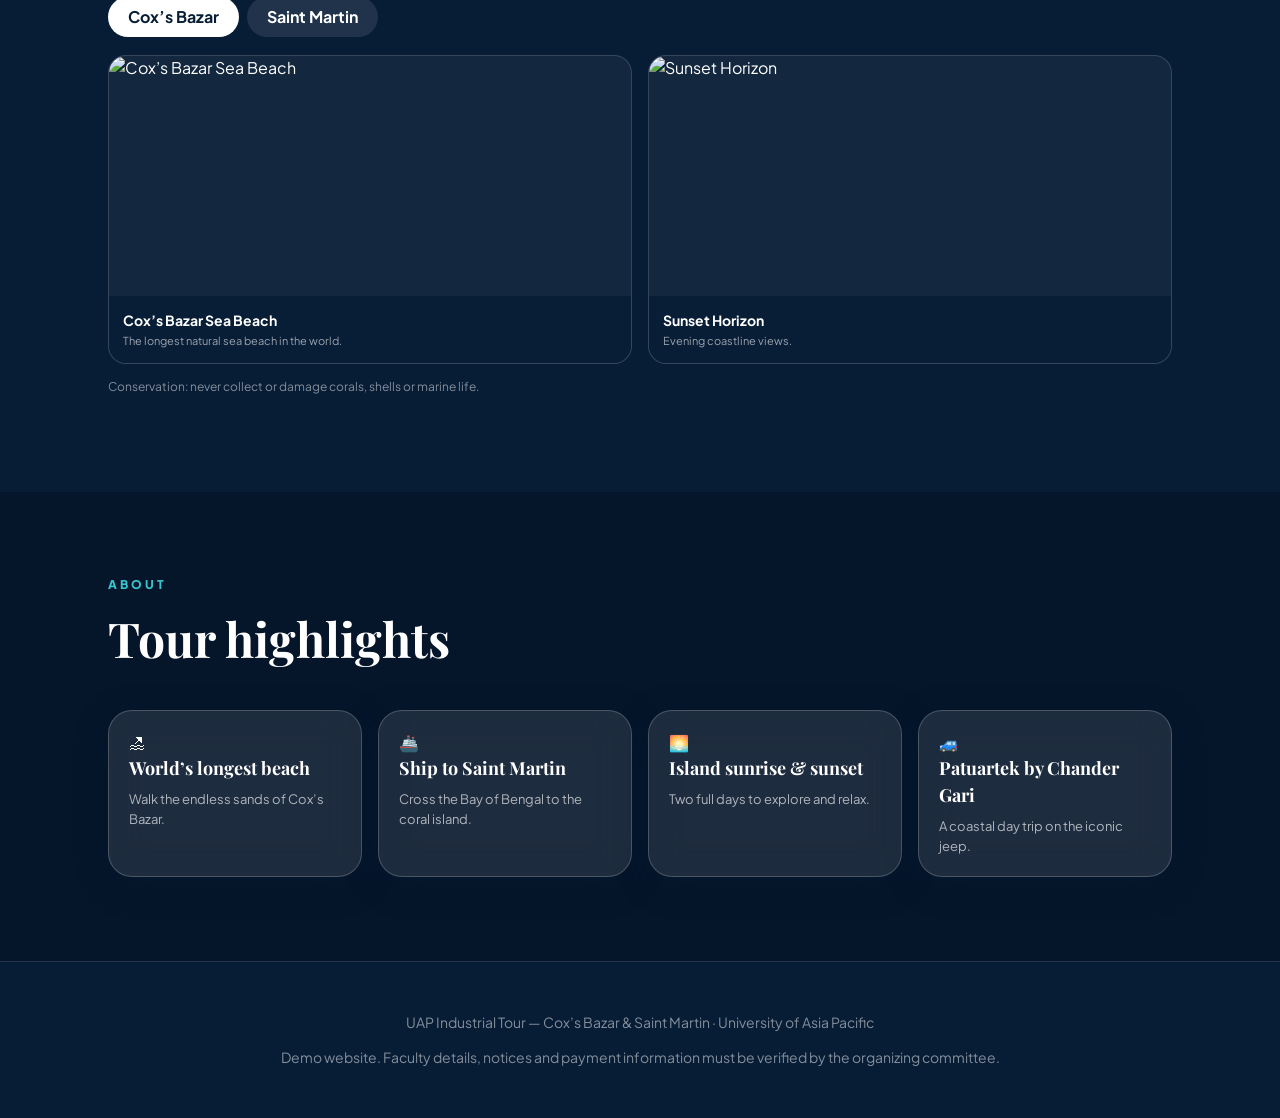
==== commit f63ce2a1: "Change h2 color in index.html" ====
--- a/index.html
+++ b/index.html
@@ -25,7 +25,7 @@
   <div class="wrap hero">
     <p class="k in">University of Asia Pacific · 2027</p>
     <h1 class="in">BEYOND THE<br><span>HORIZON</span></h1>
-    <h2 class="in">CSE Industrial Tour of 53x54 — Cox’s Bazar &amp; Saint Martin</h2>
+    <h2 class="in" style="color: #000;">CSE Industrial Tour of 53x54 — Cox’s Bazar &amp; Saint Martin</h2>
     <p class="sub in">An unforgettable journey of exploration, friendship, and discovery.</p>
     <div class="meta in"><span>📅 Jan 8 – Jan 15, 2027</span><span>🕒 8 Days · 7 Nights</span><span style="background:rgba(255,128,102,.25);color:var(--coral)">⚠ Dates &amp; duration pending confirmation</span></div>
     <div class="ctas in"><a class="btn p" href="#story">Explore the Journey</a><a class="btn g" href="#plan">View Tour Details</a></div>
@@ -101,4 +101,4 @@
 
 <script src="script.js"></script>
 </body>
-</html>+</html>
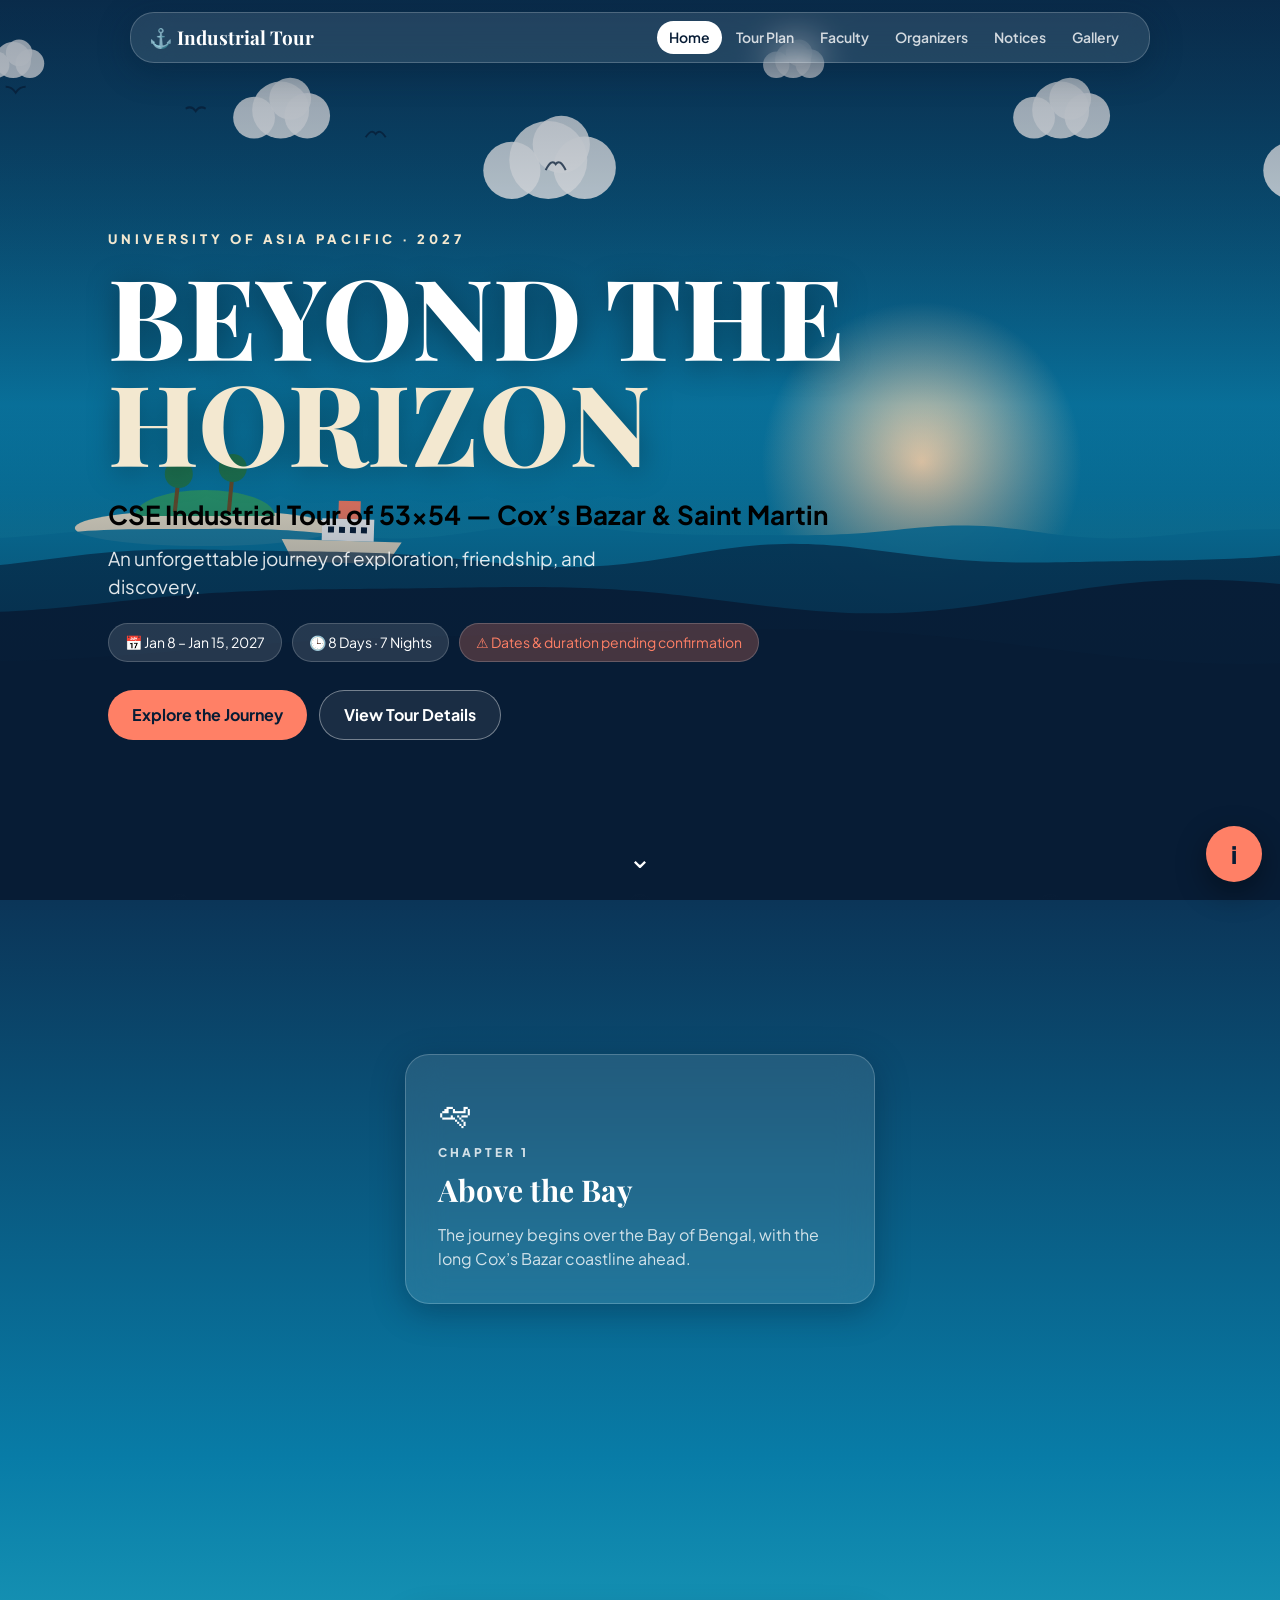
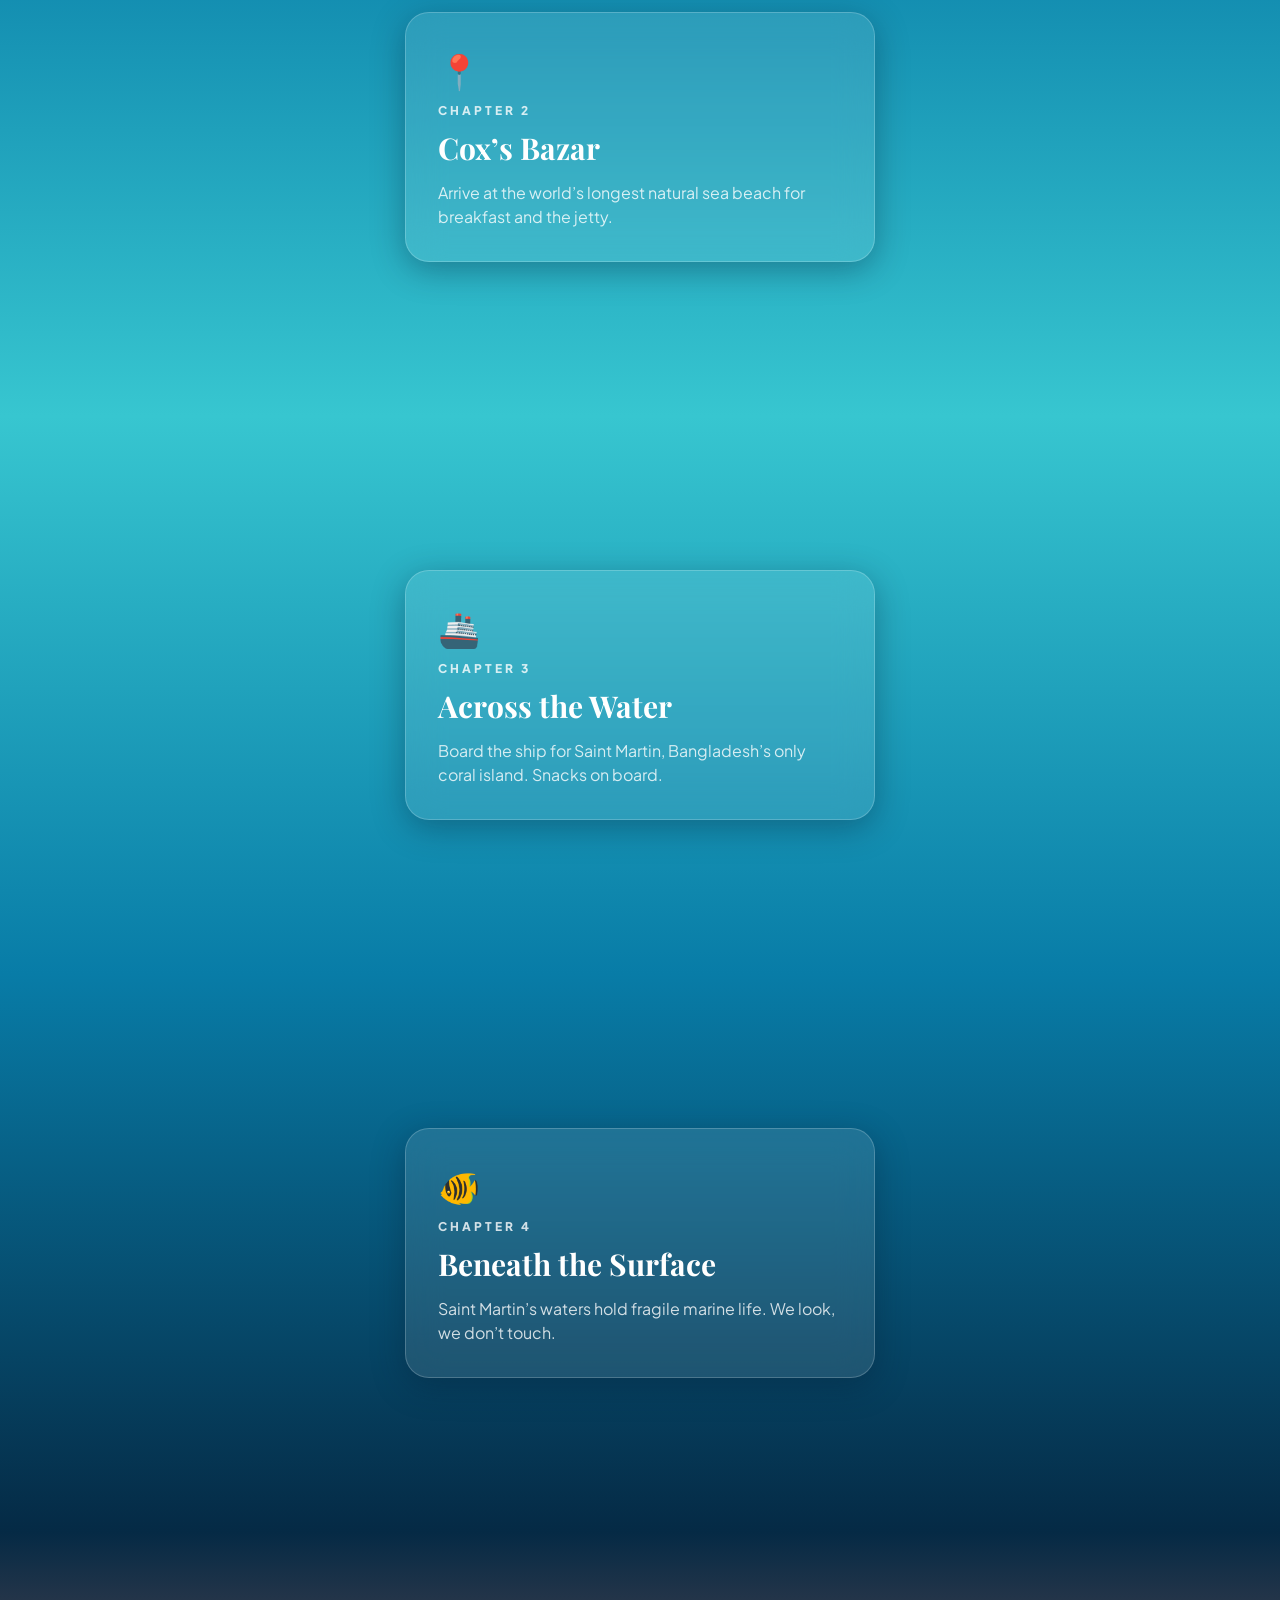
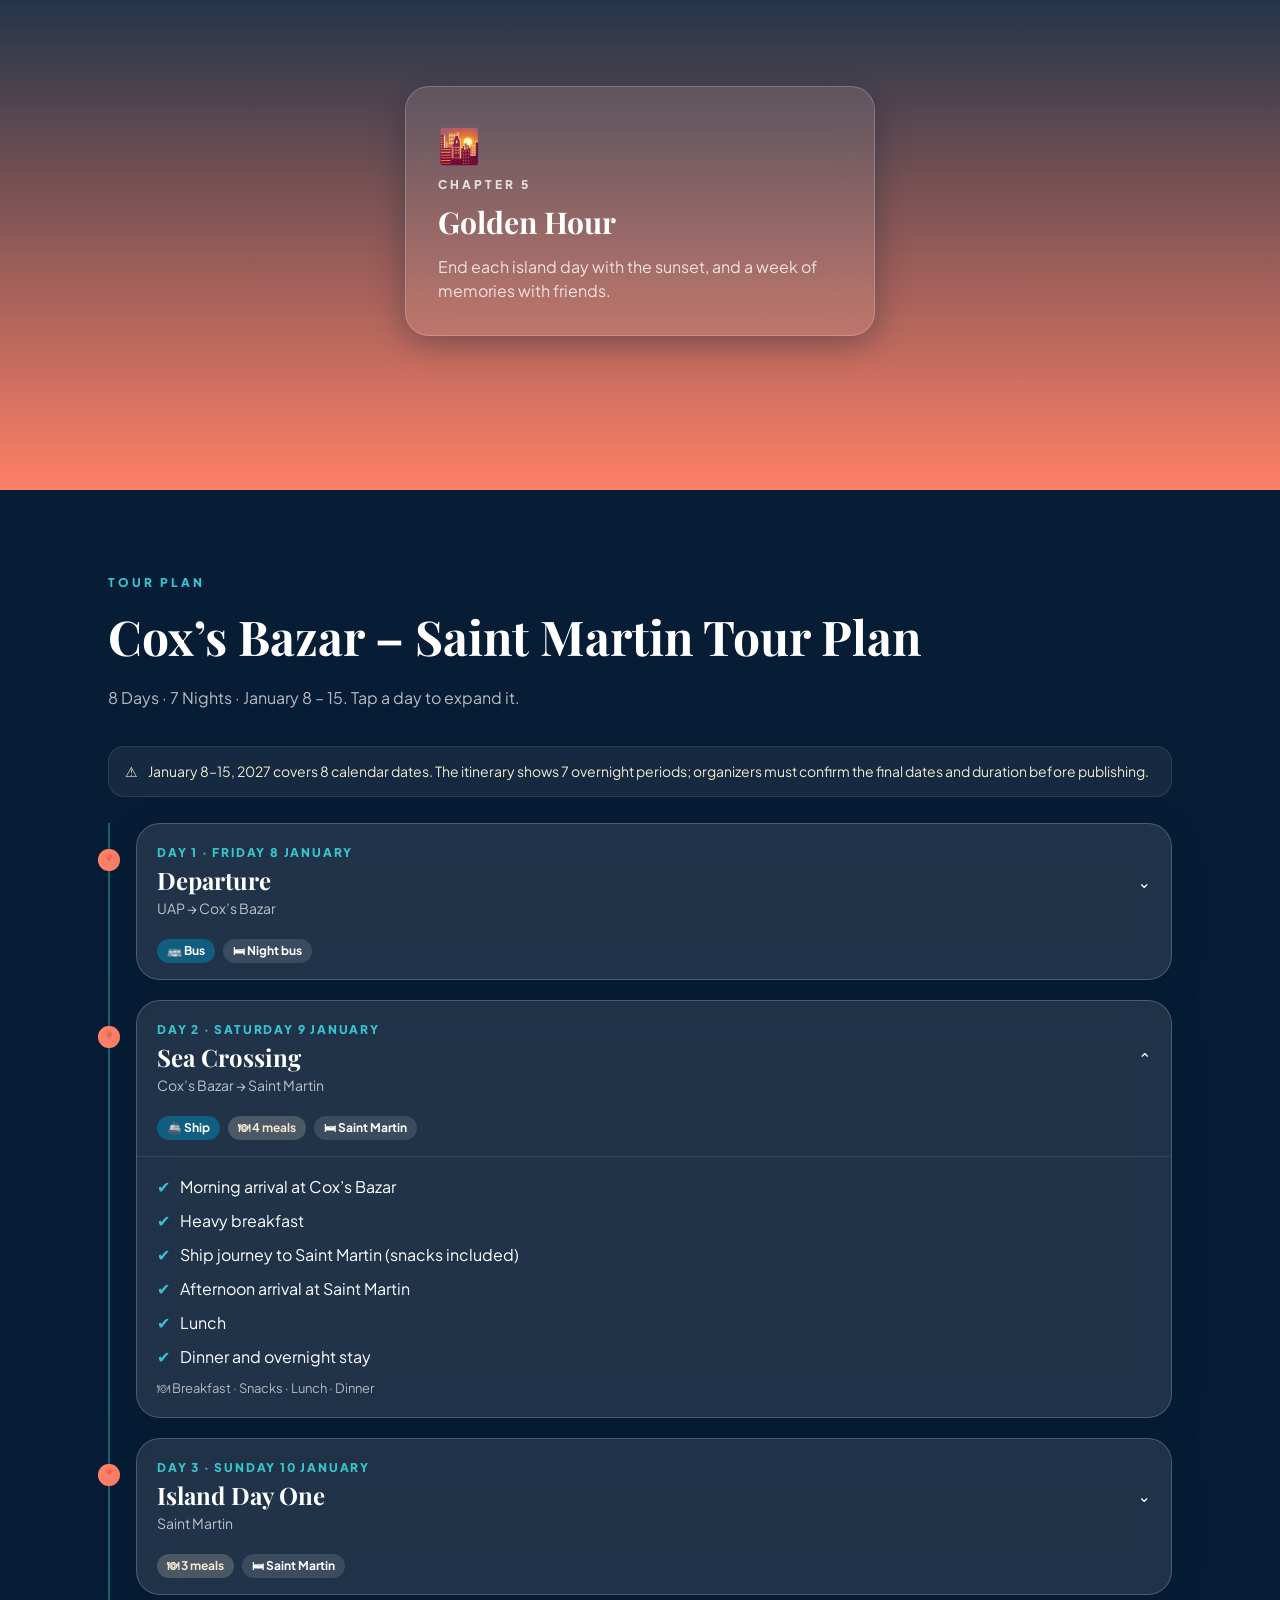
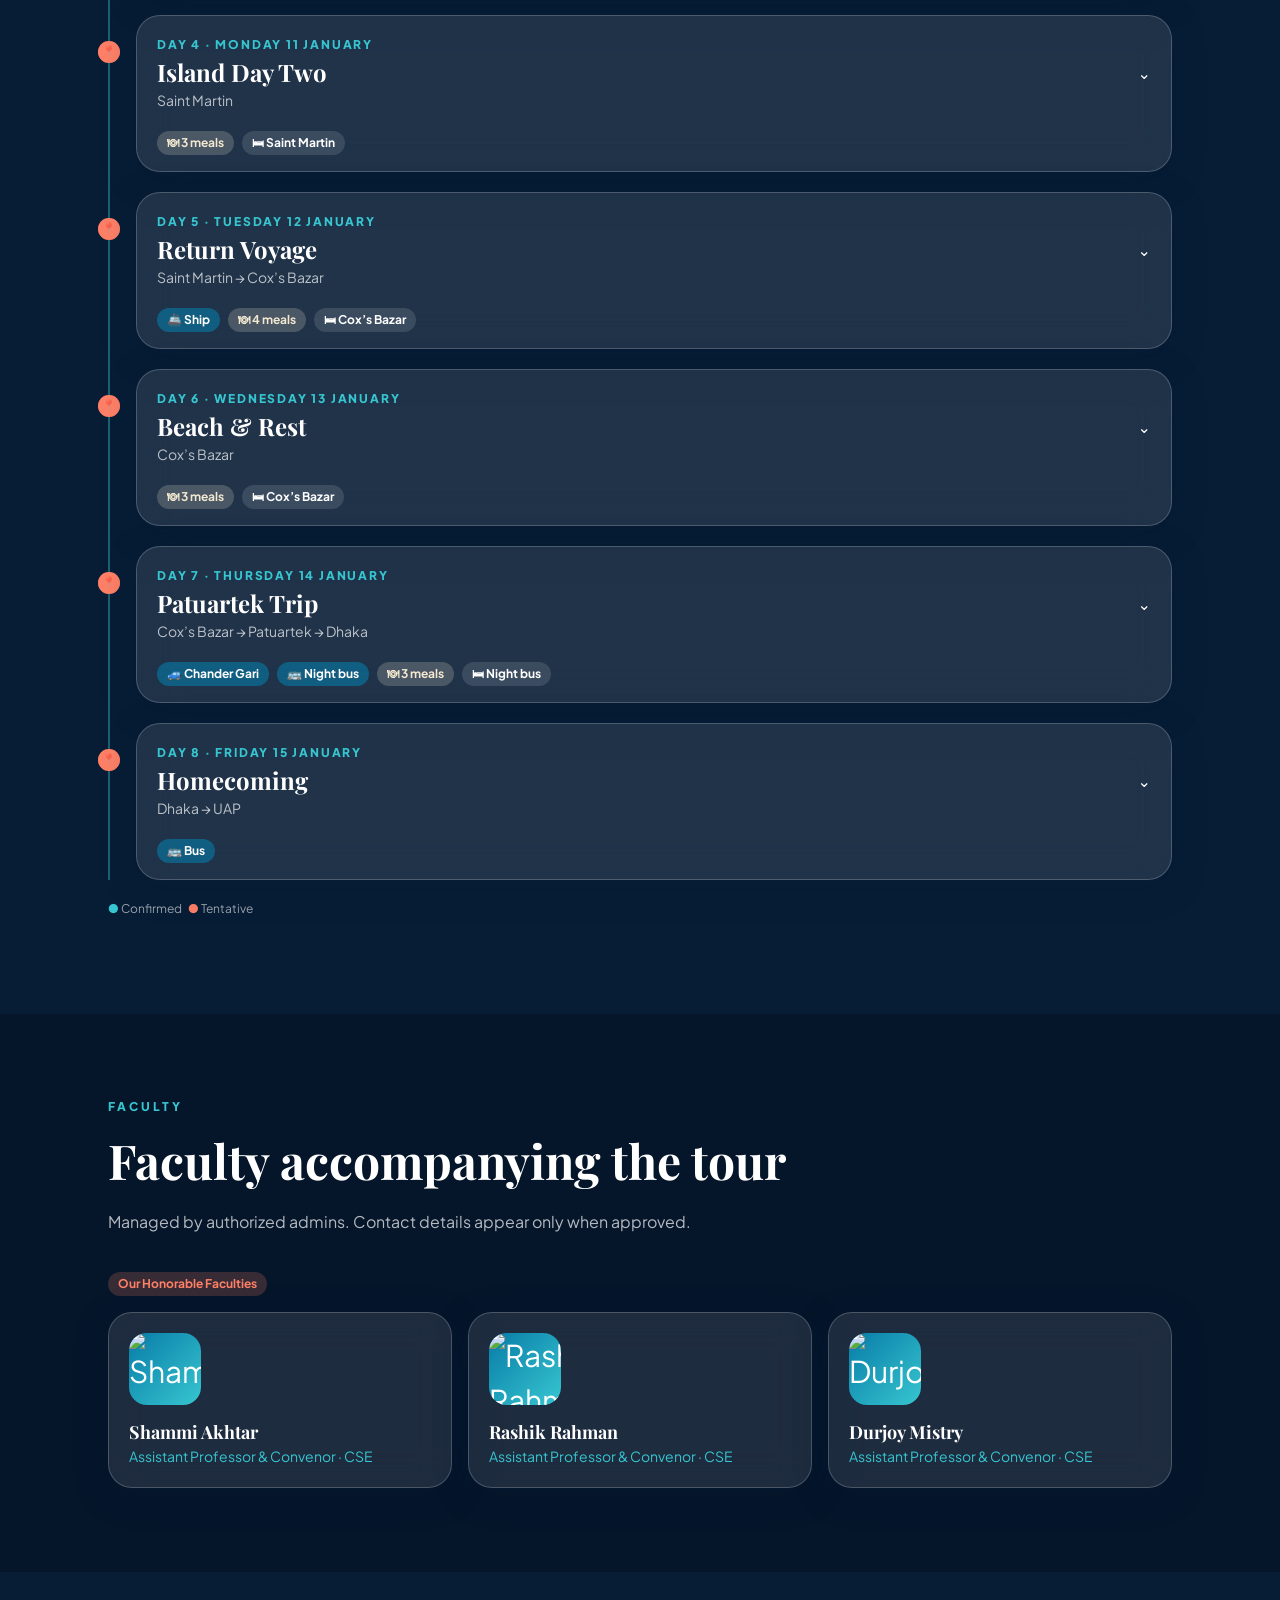
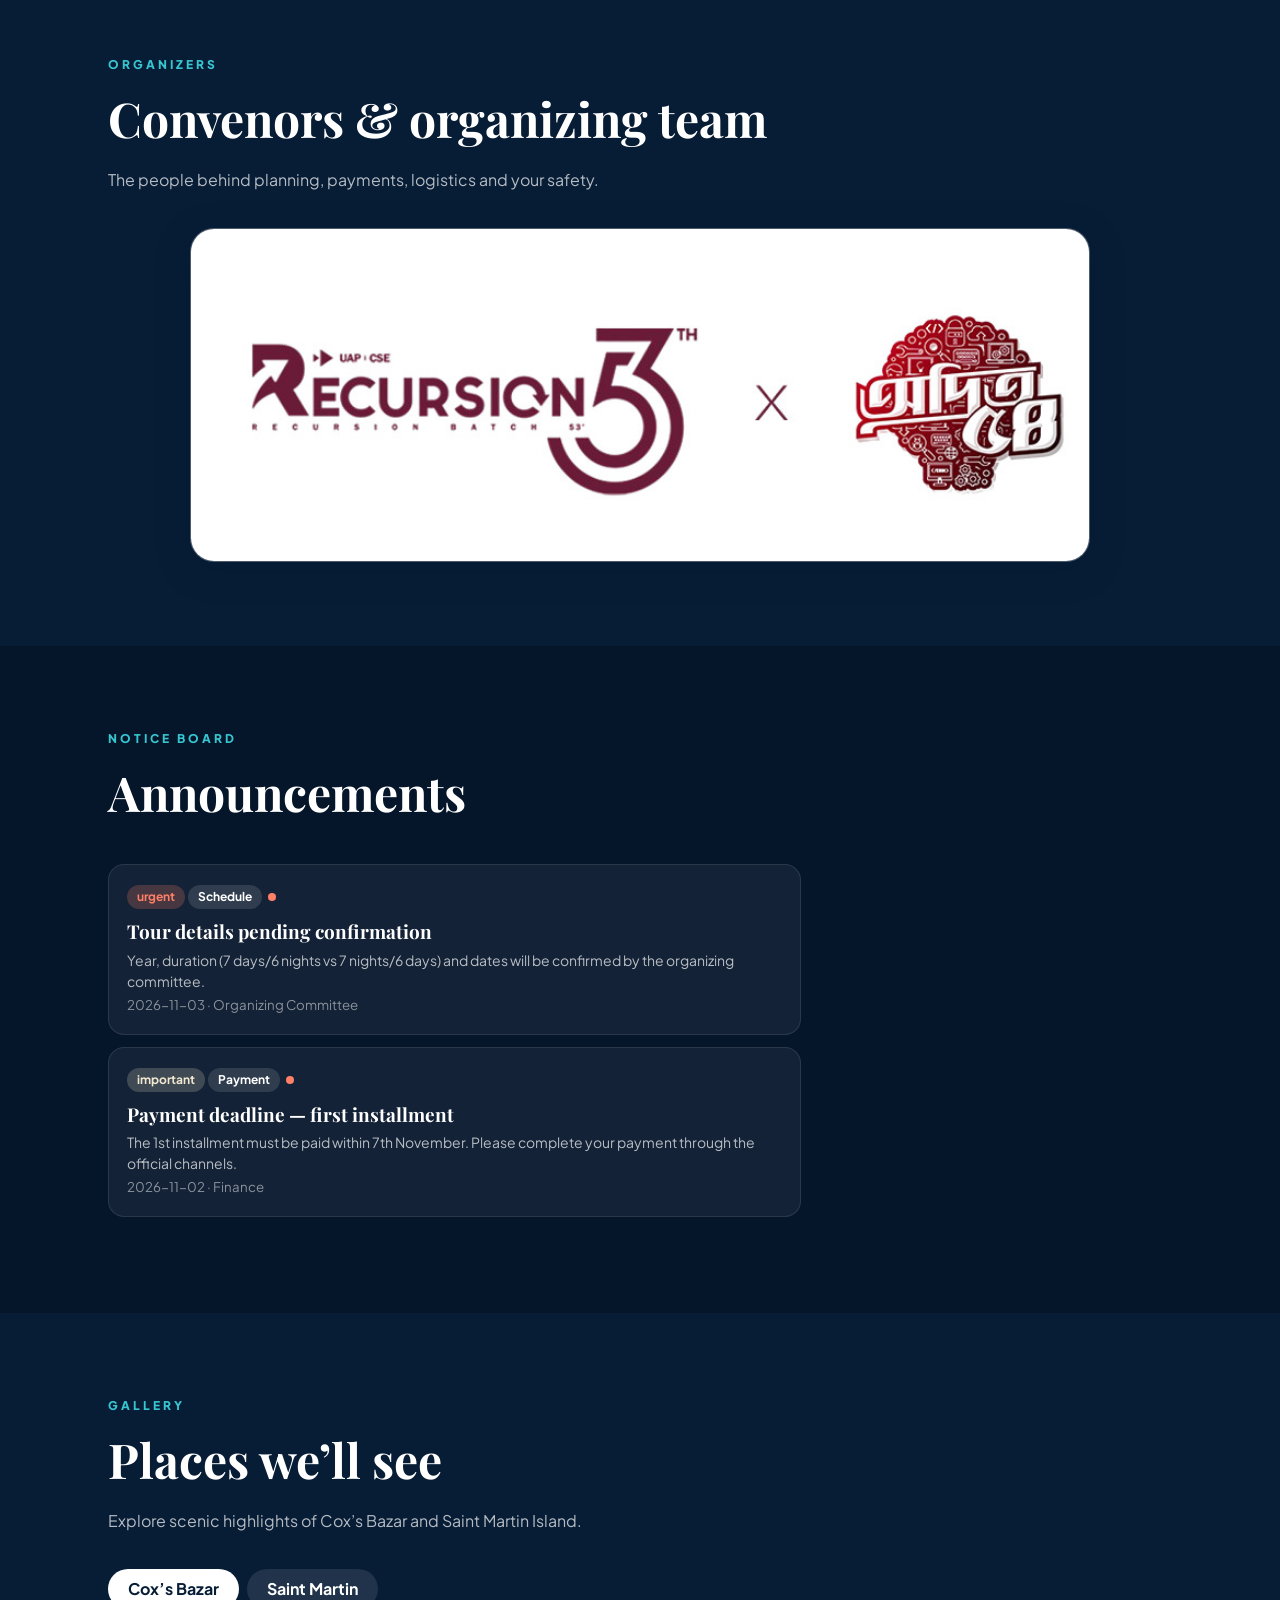
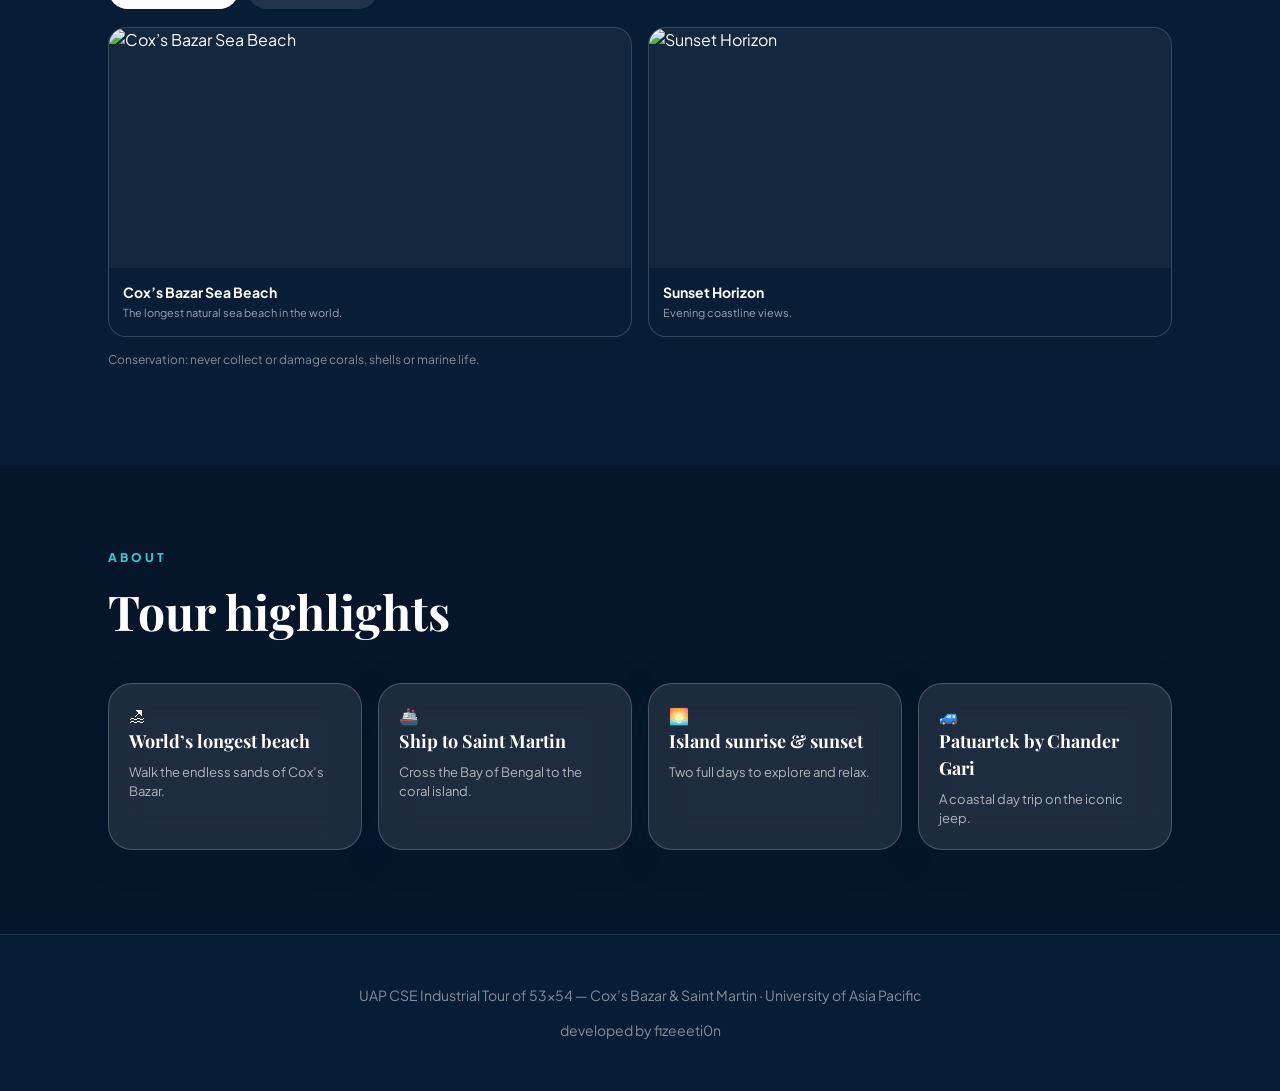
==== commit f449e63b: "Update footer content and add quick info section" ====
--- a/index.html
+++ b/index.html
@@ -94,7 +94,8 @@
 
 
 
-<footer><p>UAP Industrial Tour — Cox’s Bazar &amp; Saint Martin · University of Asia Pacific</p><p>Demo website. Faculty details, notices and payment information must be verified by the organizing committee.</p></footer>
+<footer><p>UAP CSE Industrial Tour of 53x54 — Cox’s Bazar &amp; Saint Martin · University of Asia Pacific</p> <p>developed by <a href="https://fizeeeti0n.vercel.app" target="_blank" rel="noopener noreferrer">fizeeeti0n</a></p></footer>
+
 
 <button id="qb" aria-label="Quick info" aria-expanded="false">i</button>
 <div id="qp" class="glass"><b style="font-family:'Playfair Display',serif;font-size:18px">Quick info</b><p style="margin:8px 0 0">Jan 8 – 15, 2027 · 8 Days · 7 Nights</p><p style="color:var(--coral);font-size:12px;margin:2px 0">Pending organizer confirmation</p><p>Depart UAP: 7:00 PM by bus</p><a class="btn p" style="width:100%" href="tel:999">📞 Emergency 999</a></div>
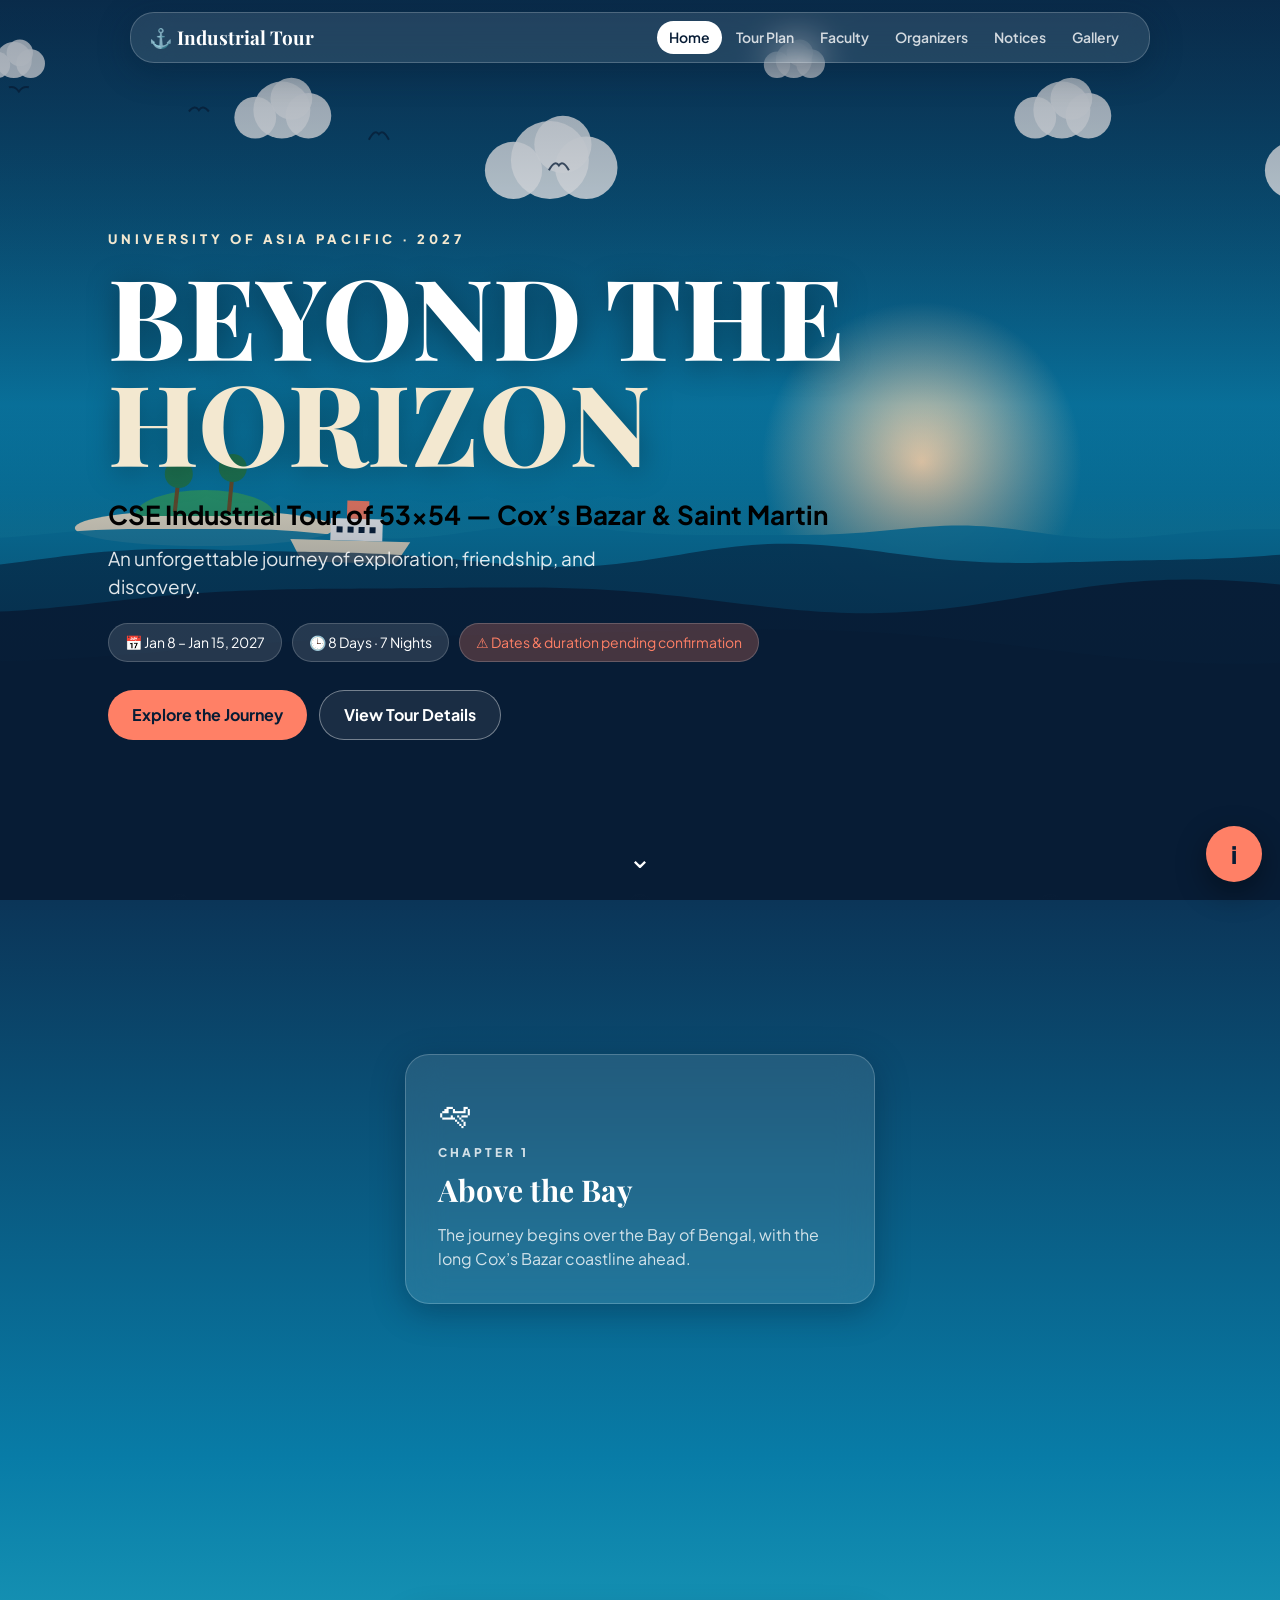
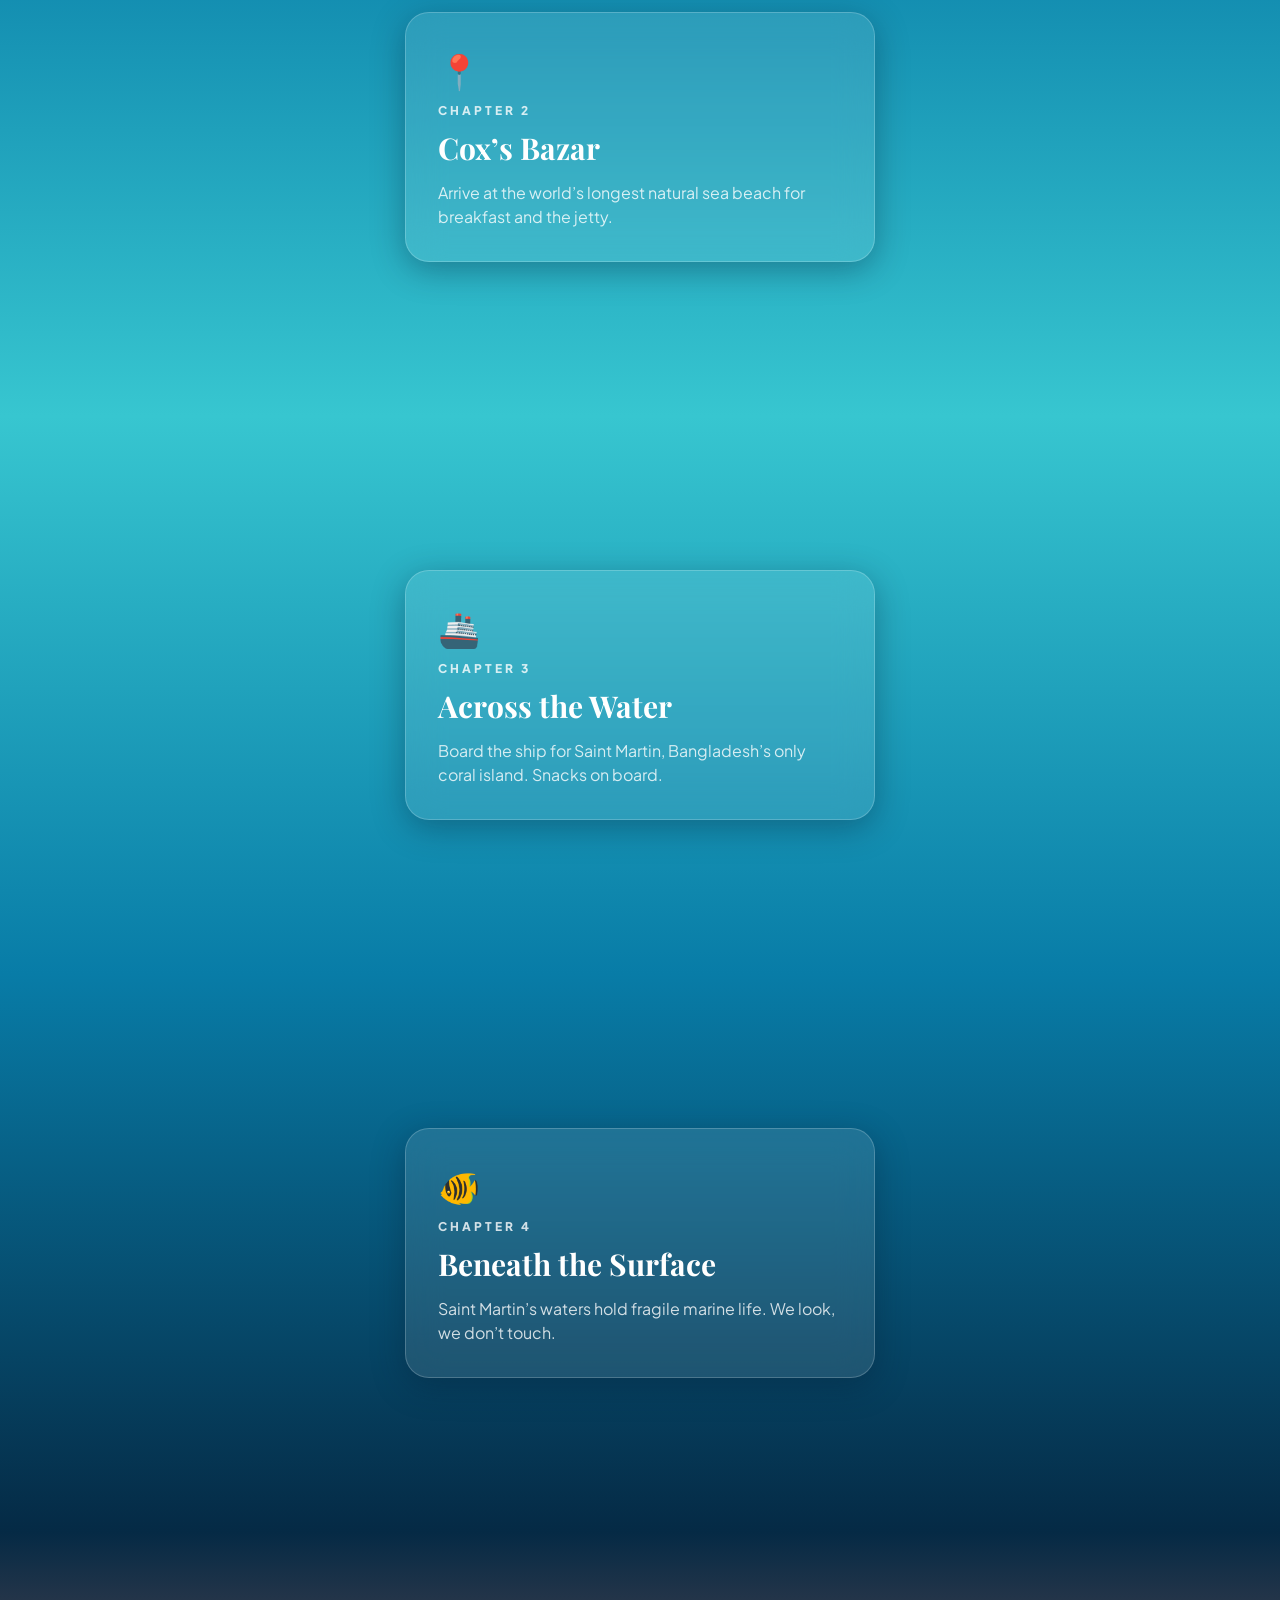
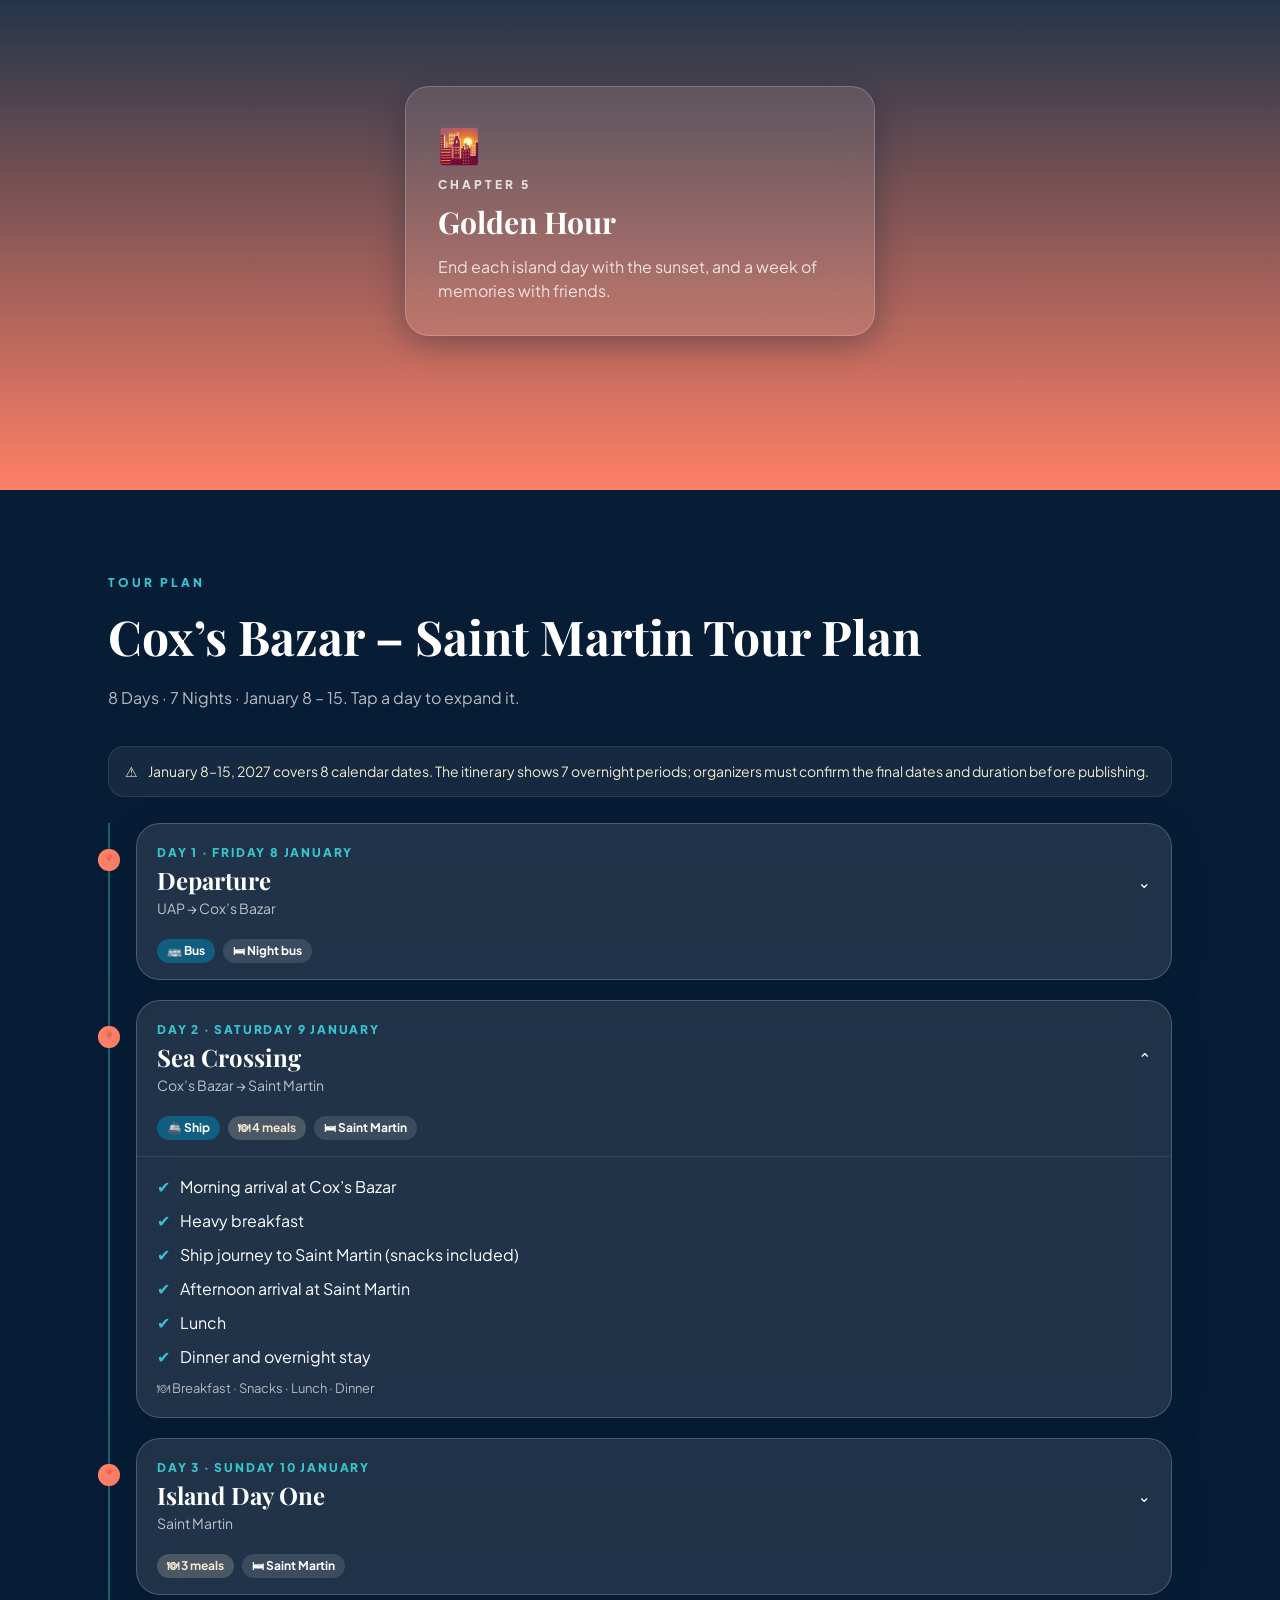
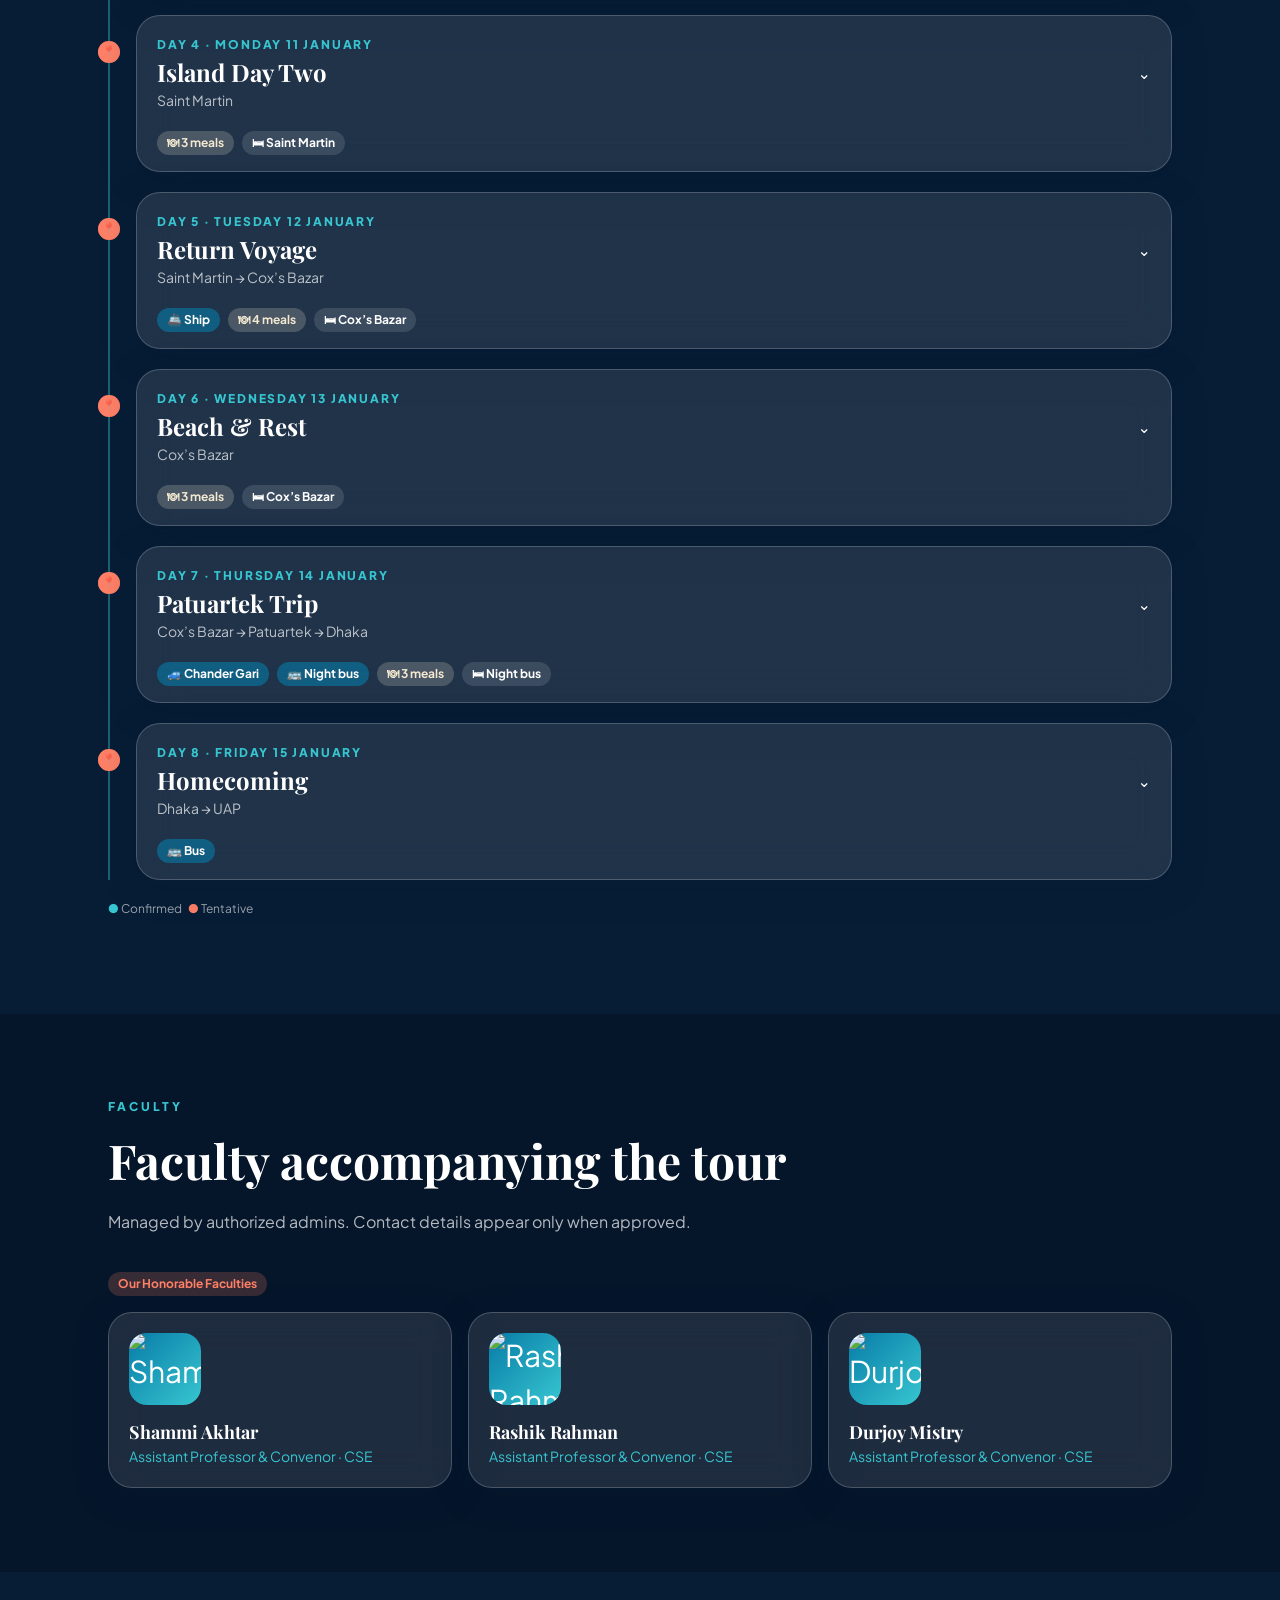
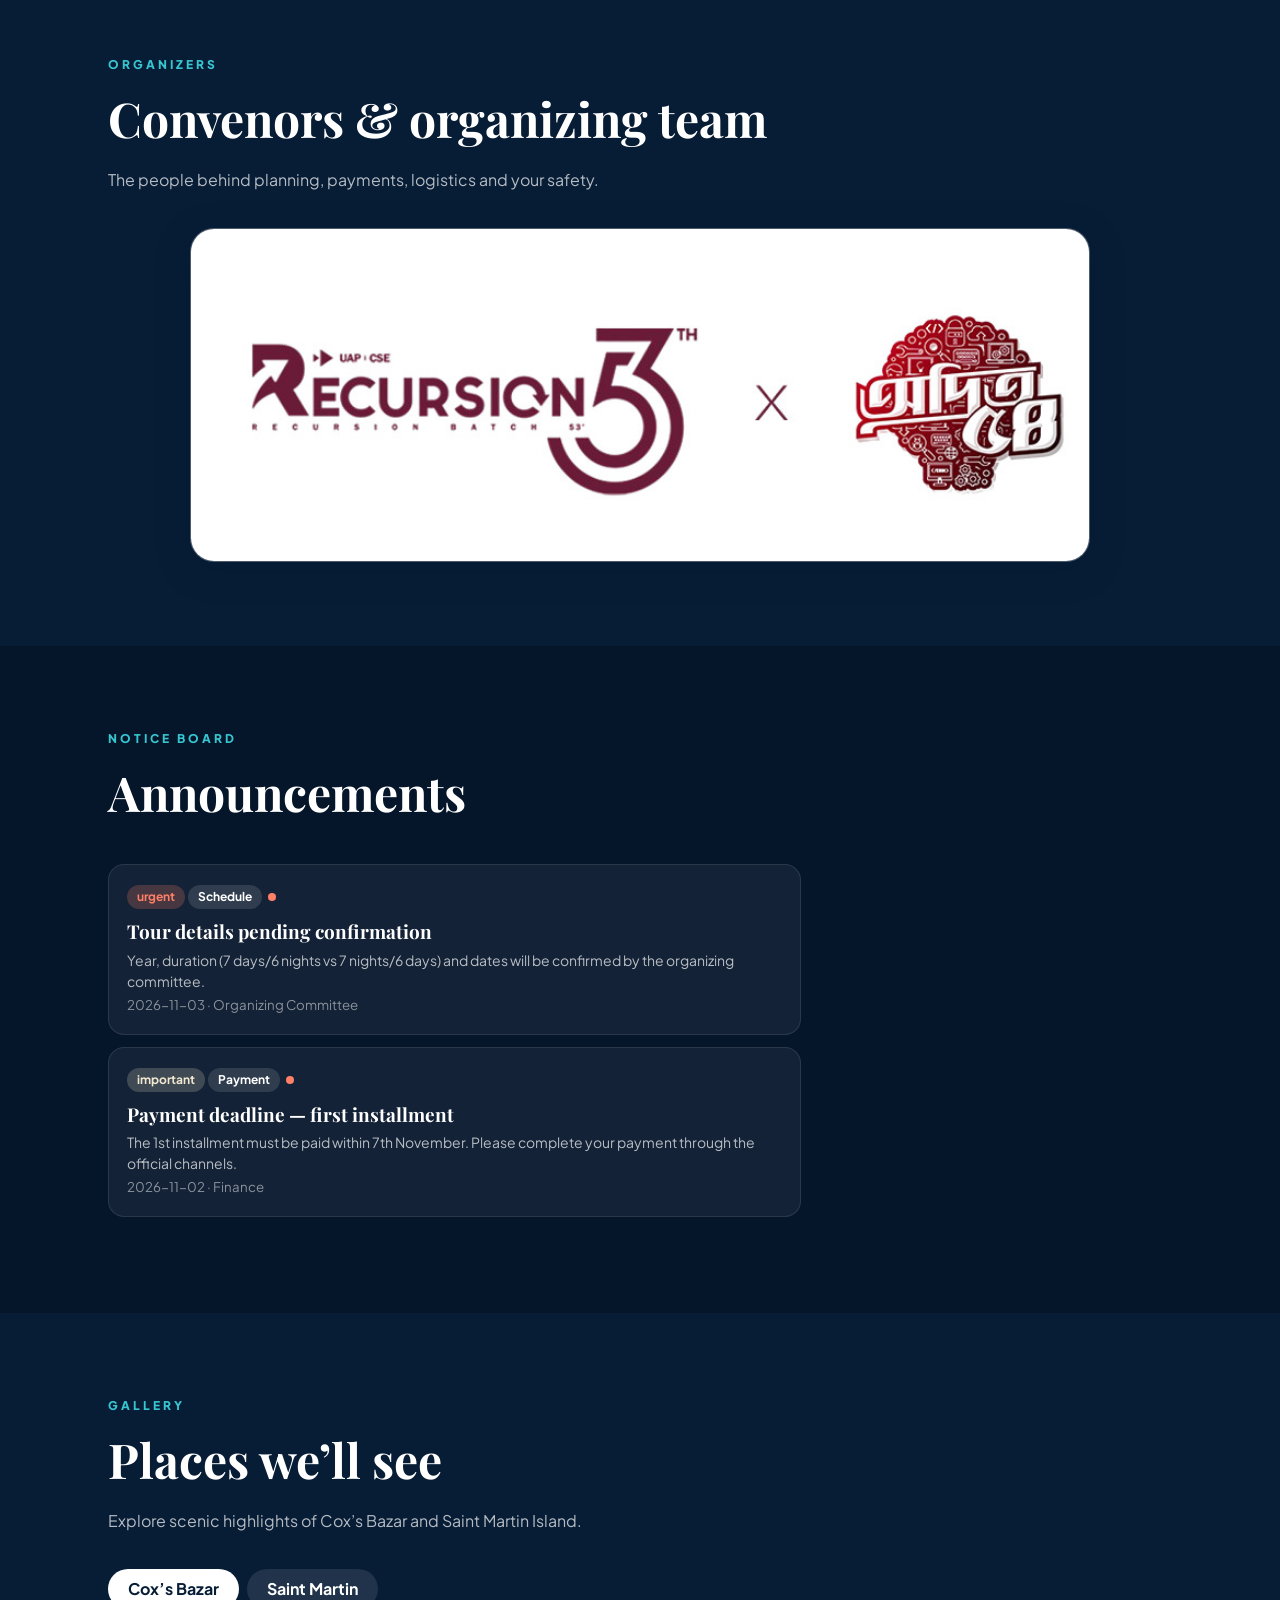
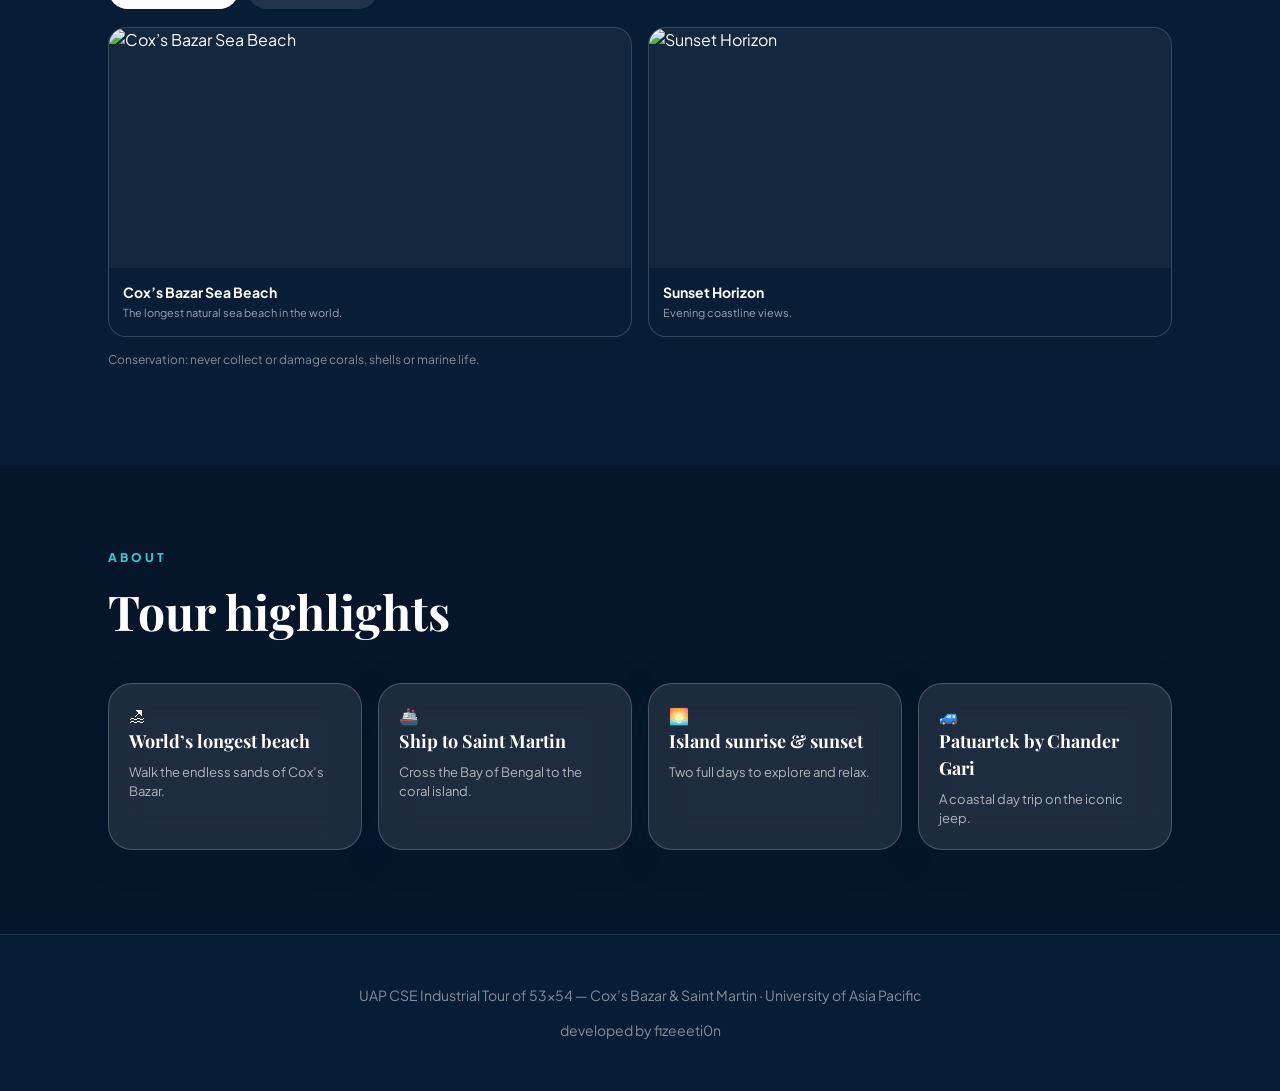
==== commit 4a7cf6b1: "Update index.html" ====
--- a/index.html
+++ b/index.html
@@ -3,7 +3,7 @@
 <head>
 <meta charset="utf-8">
 <meta name="viewport" content="width=device-width, initial-scale=1">
-<title>UAP Industrial Tour — Demo</title>
+<title>UAP CSE Industrial Tour </title>
 <link rel="preconnect" href="https://fonts.googleapis.com">
 <link rel="preconnect" href="https://fonts.gstatic.com" crossorigin>
 <link href="https://fonts.googleapis.com/css2?family=Playfair+Display:wght@600;700;800&family=Plus+Jakarta+Sans:wght@400;500;600;700&display=swap" rel="stylesheet">
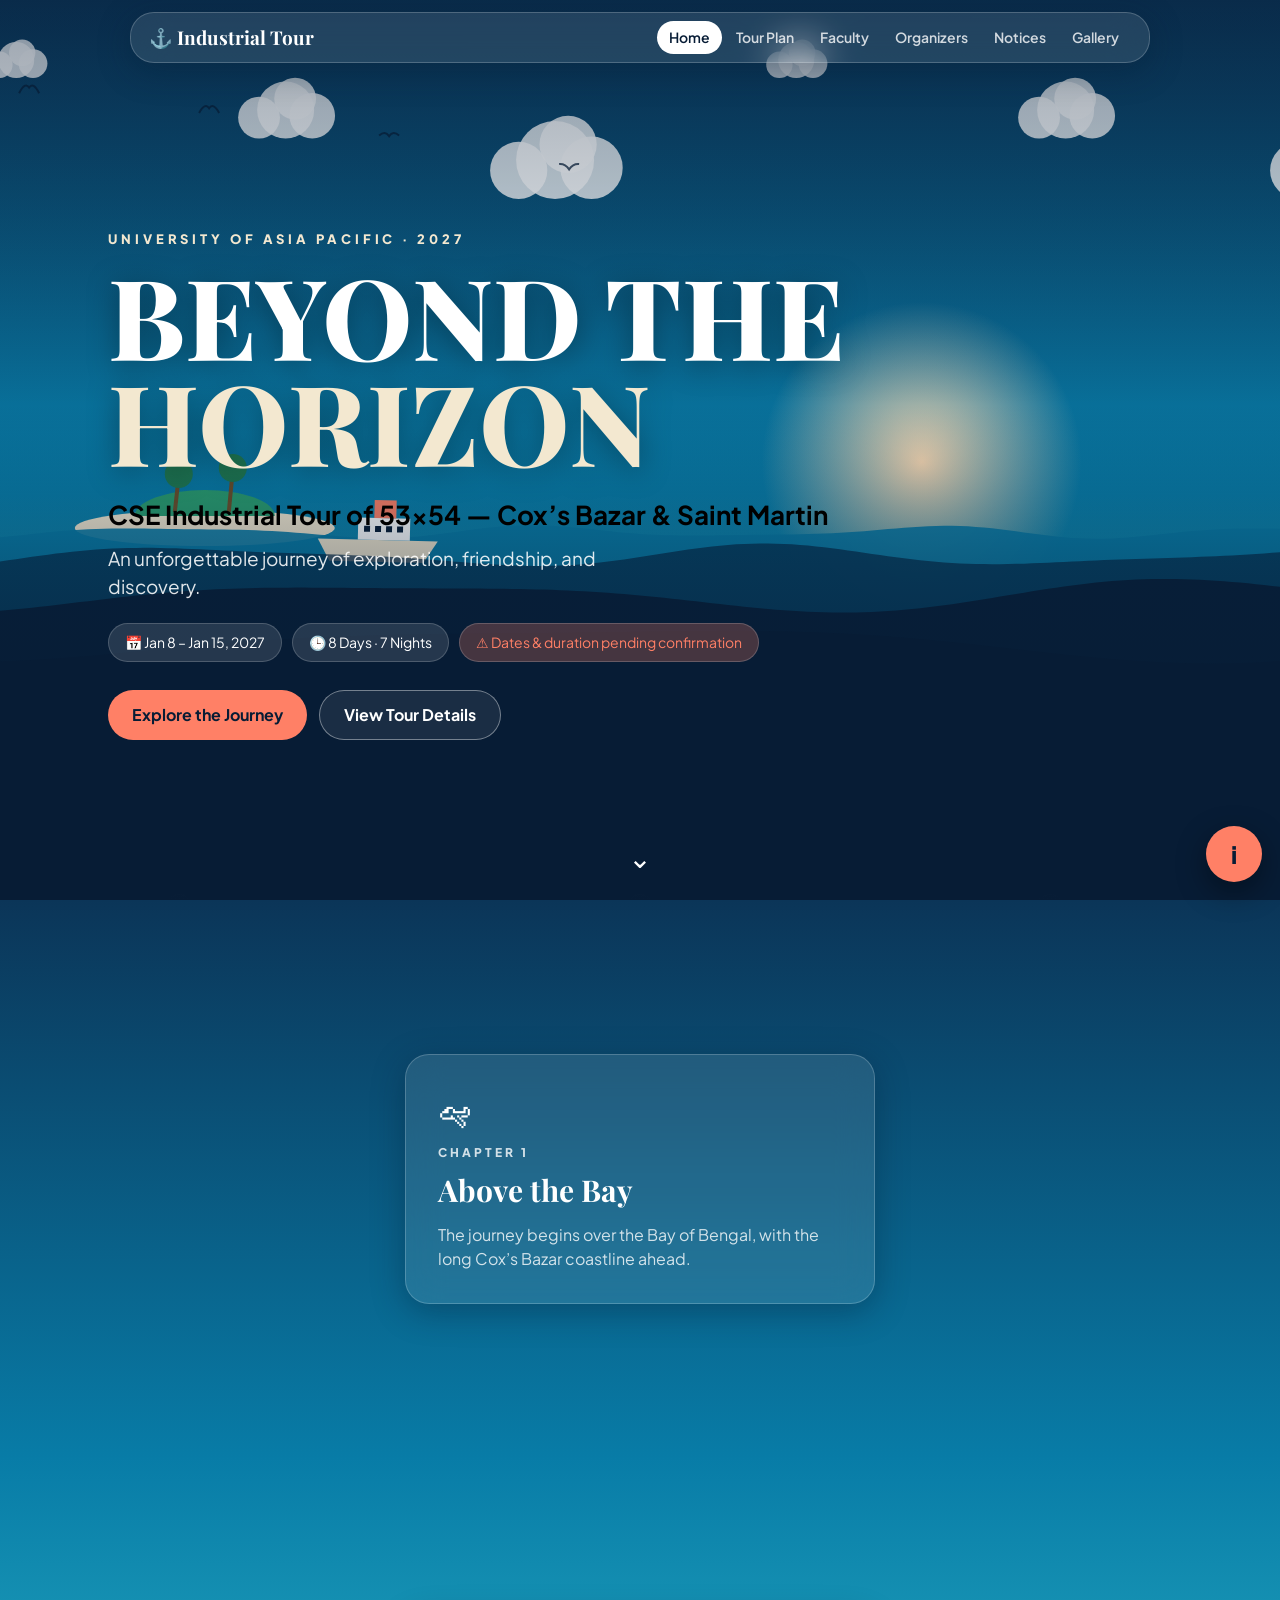
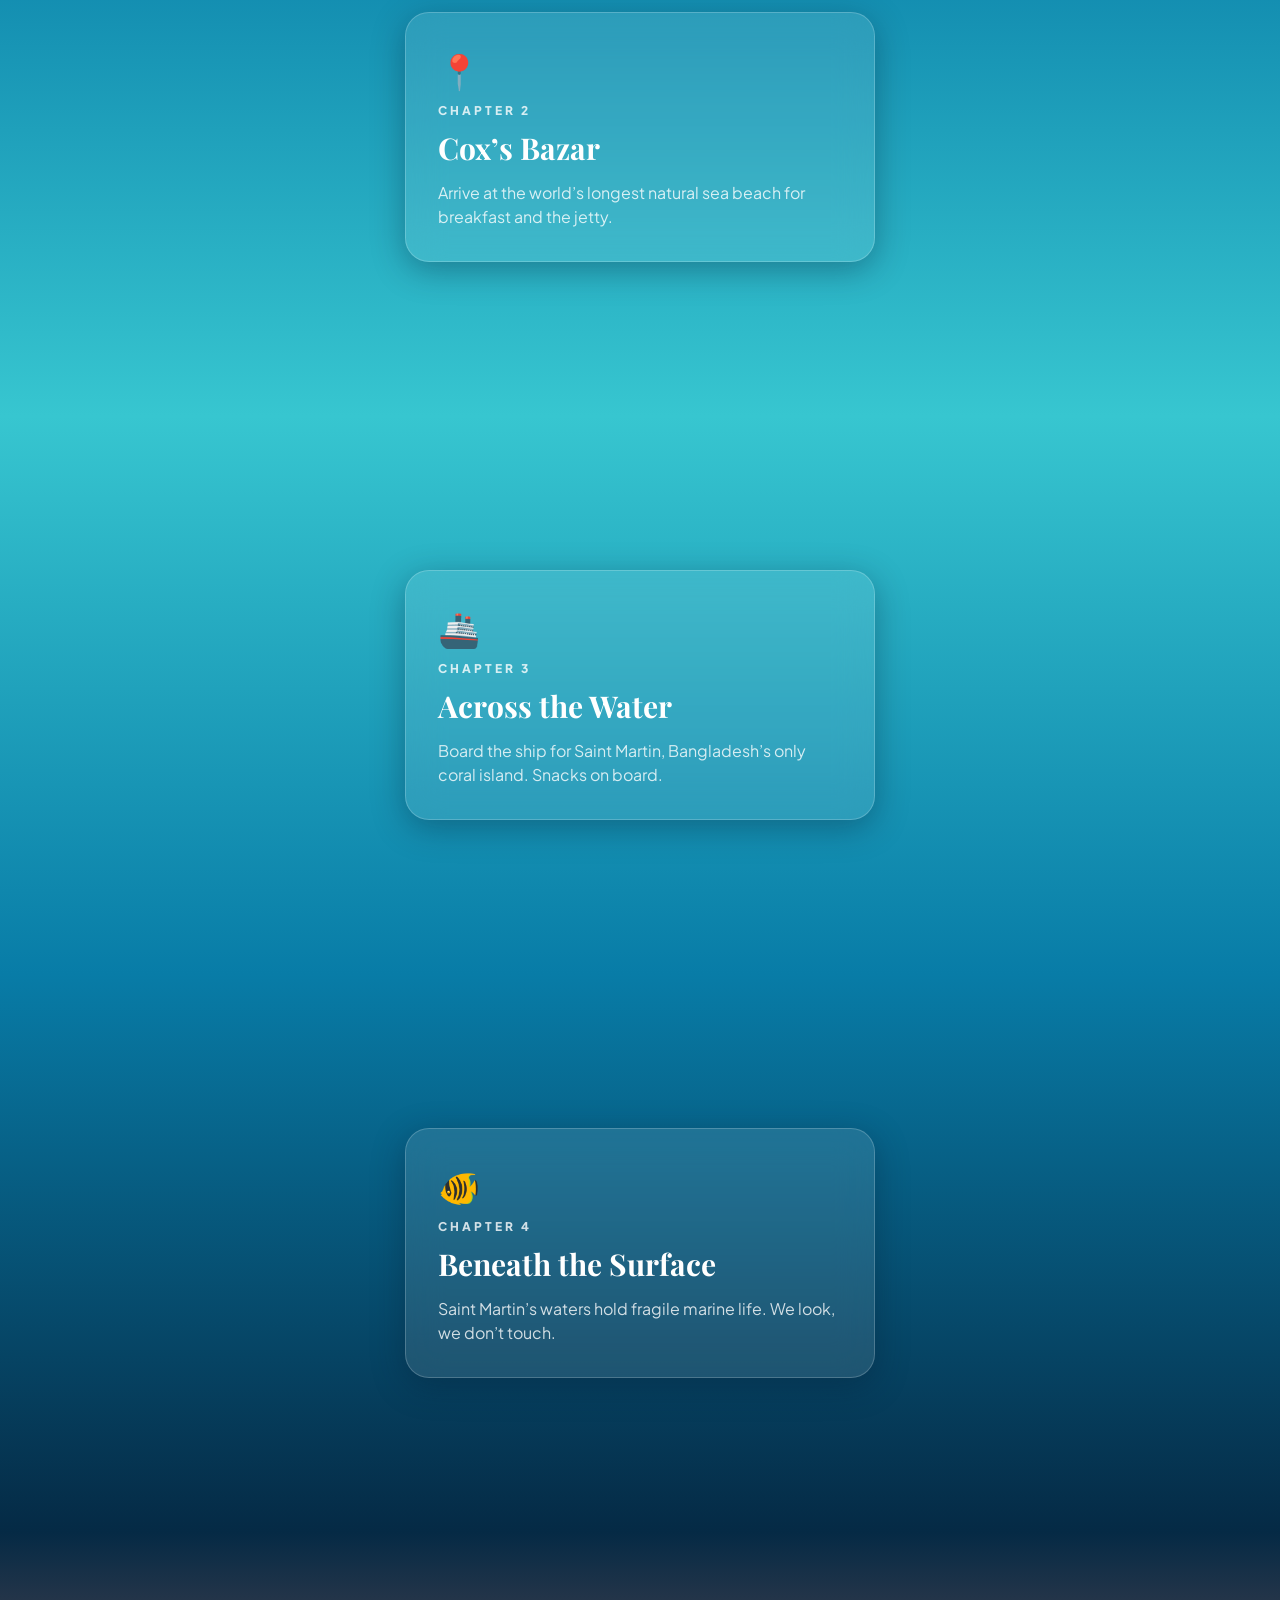
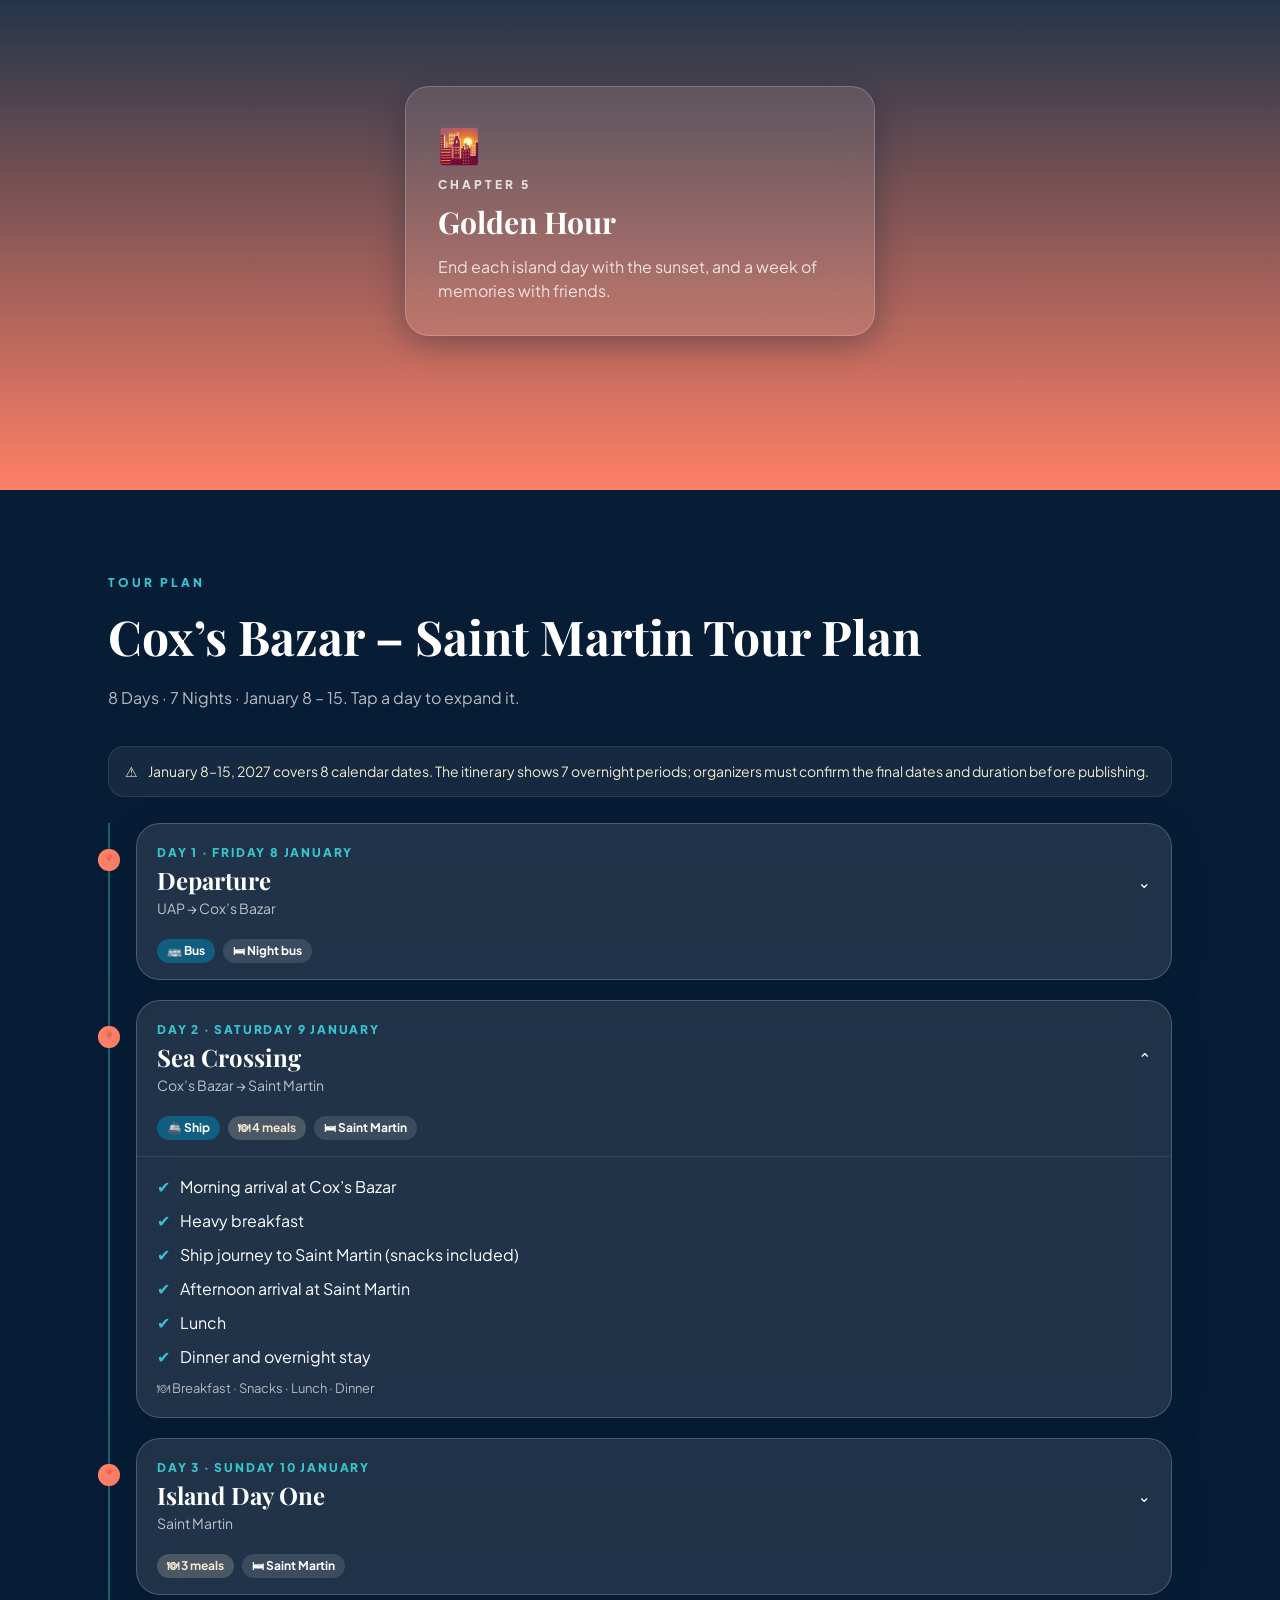
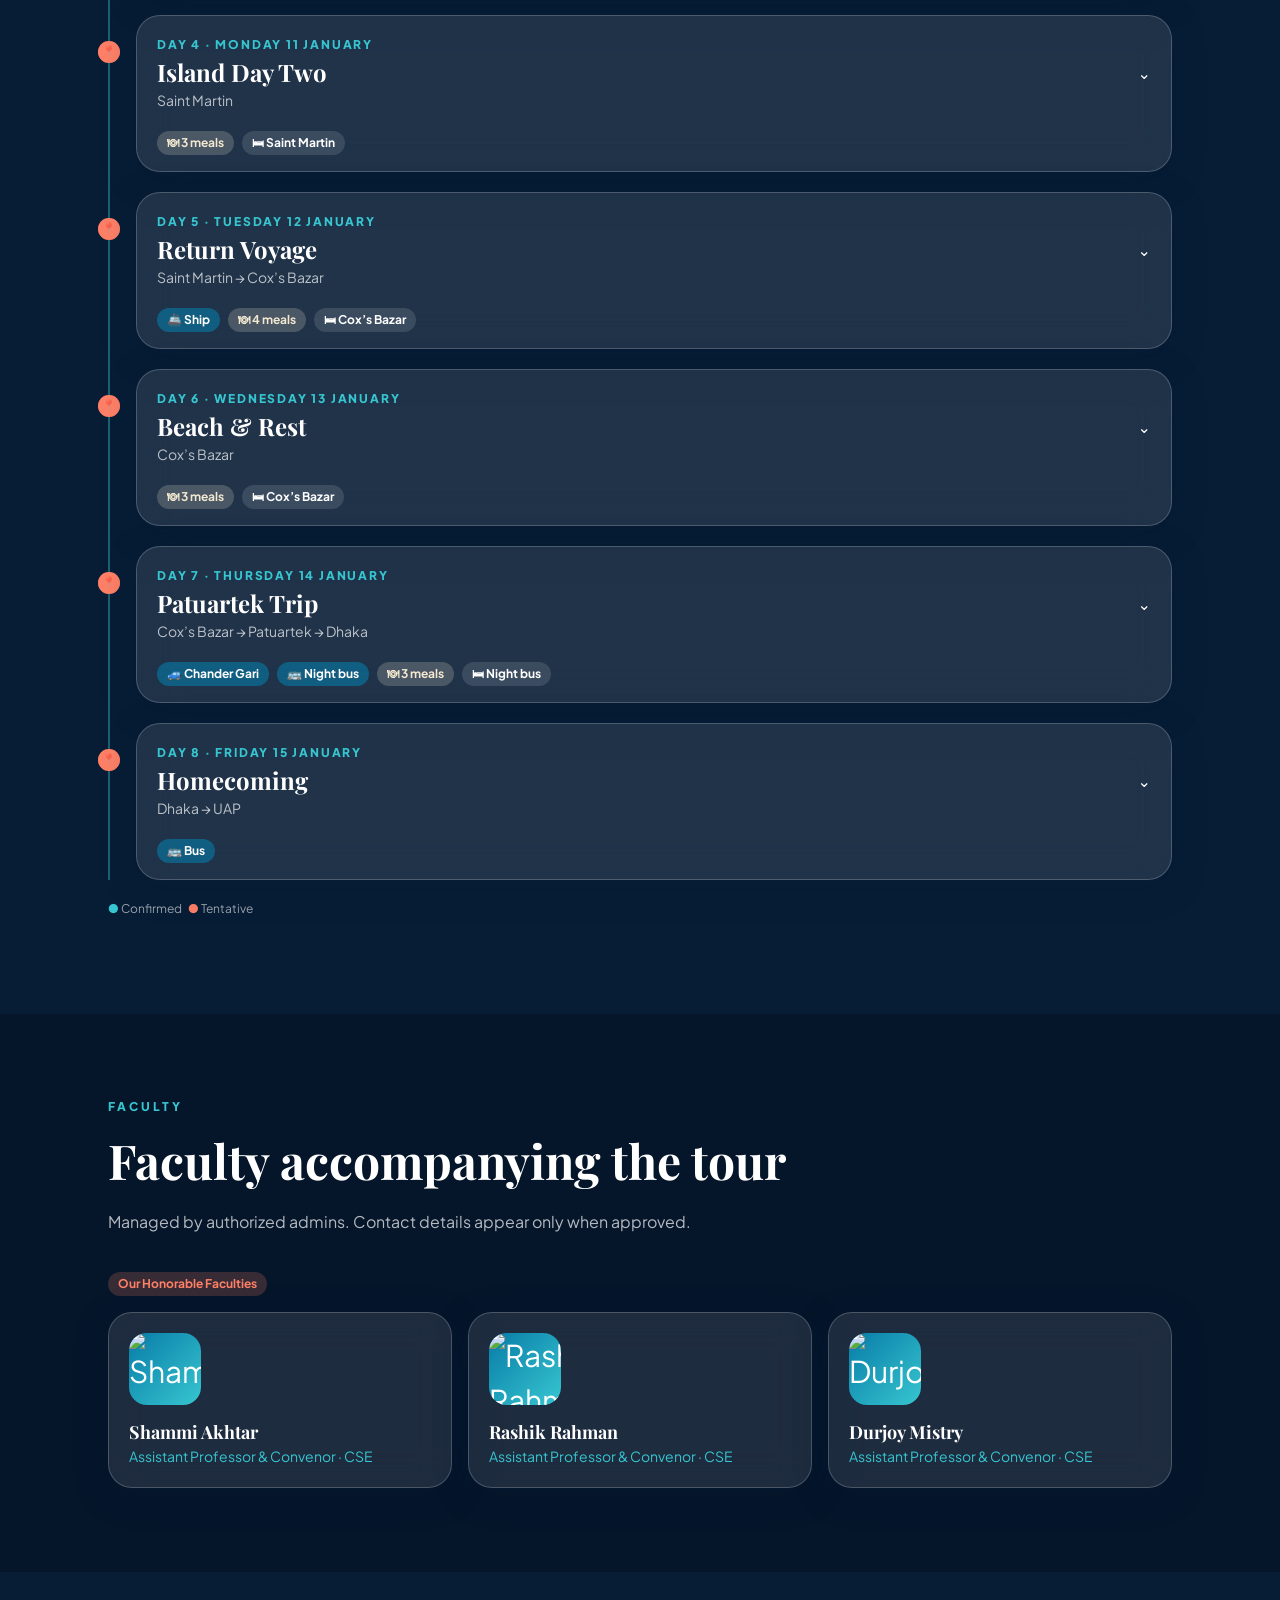
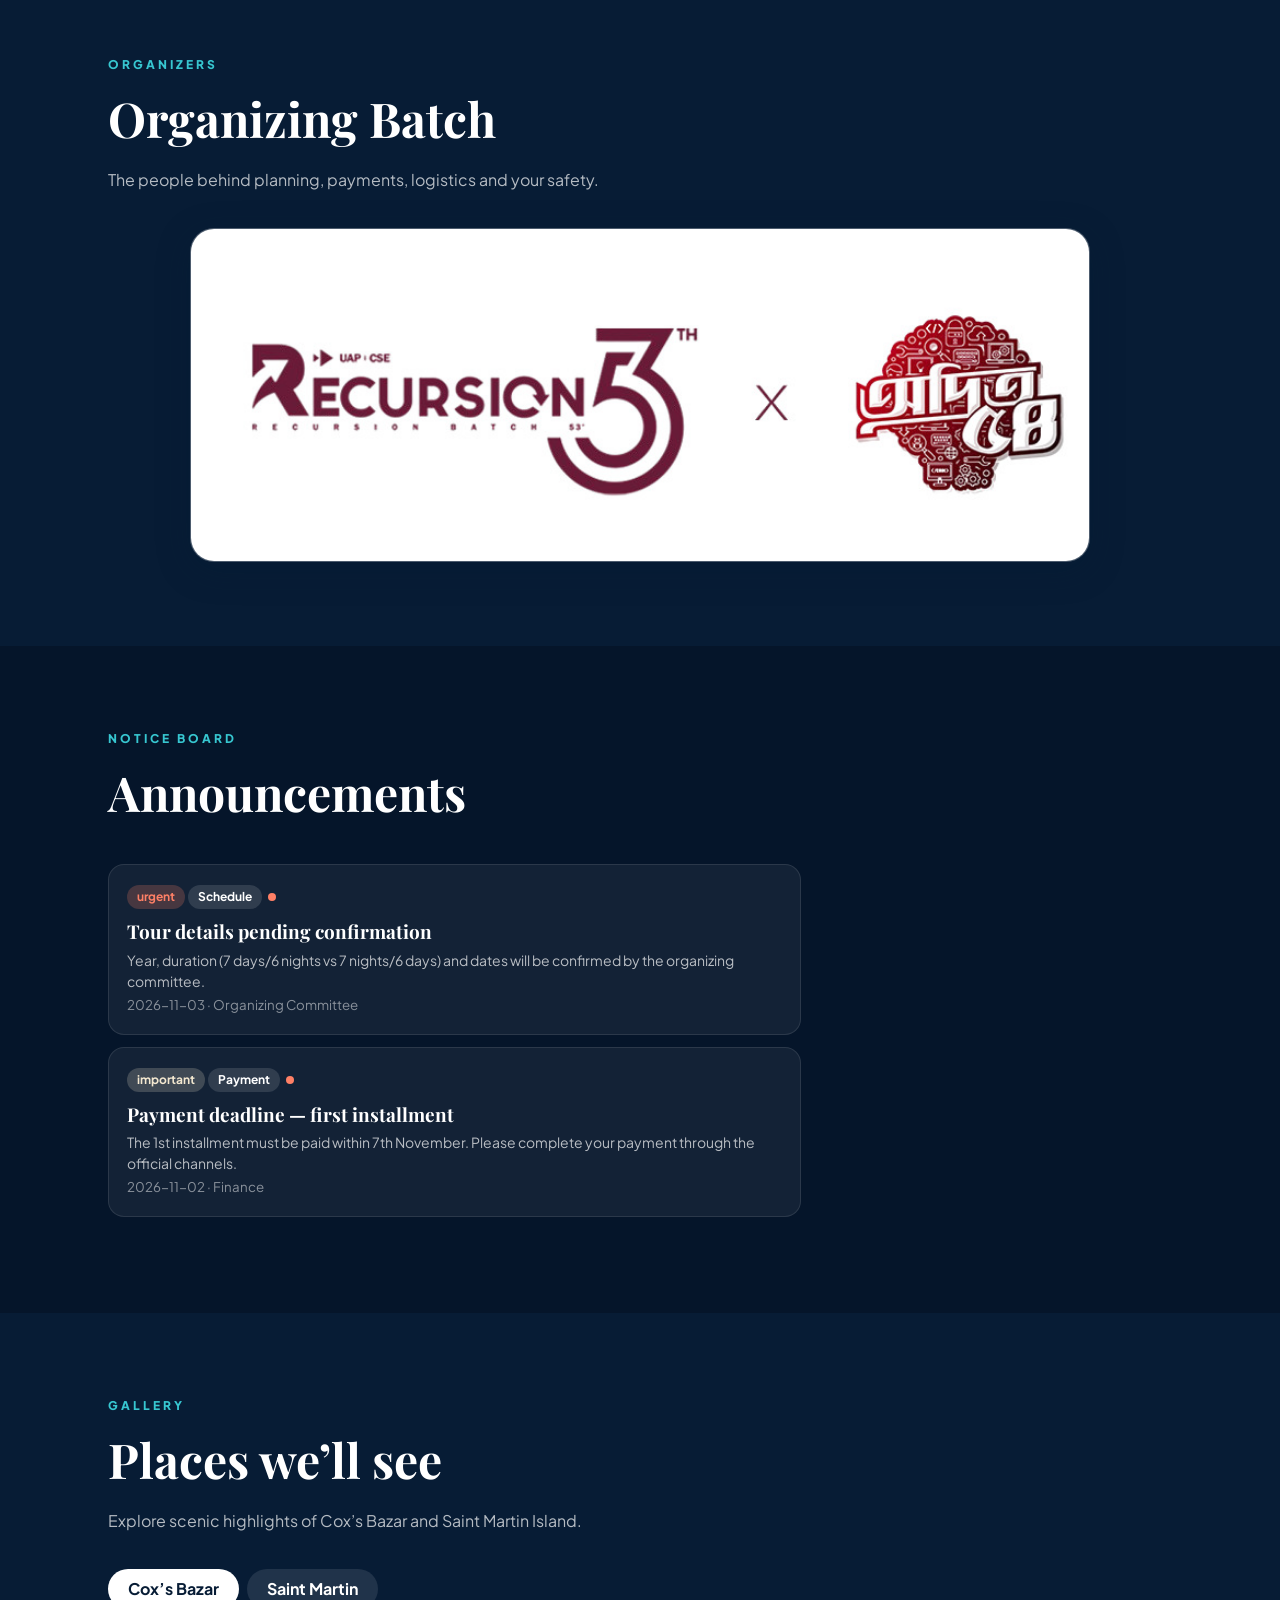
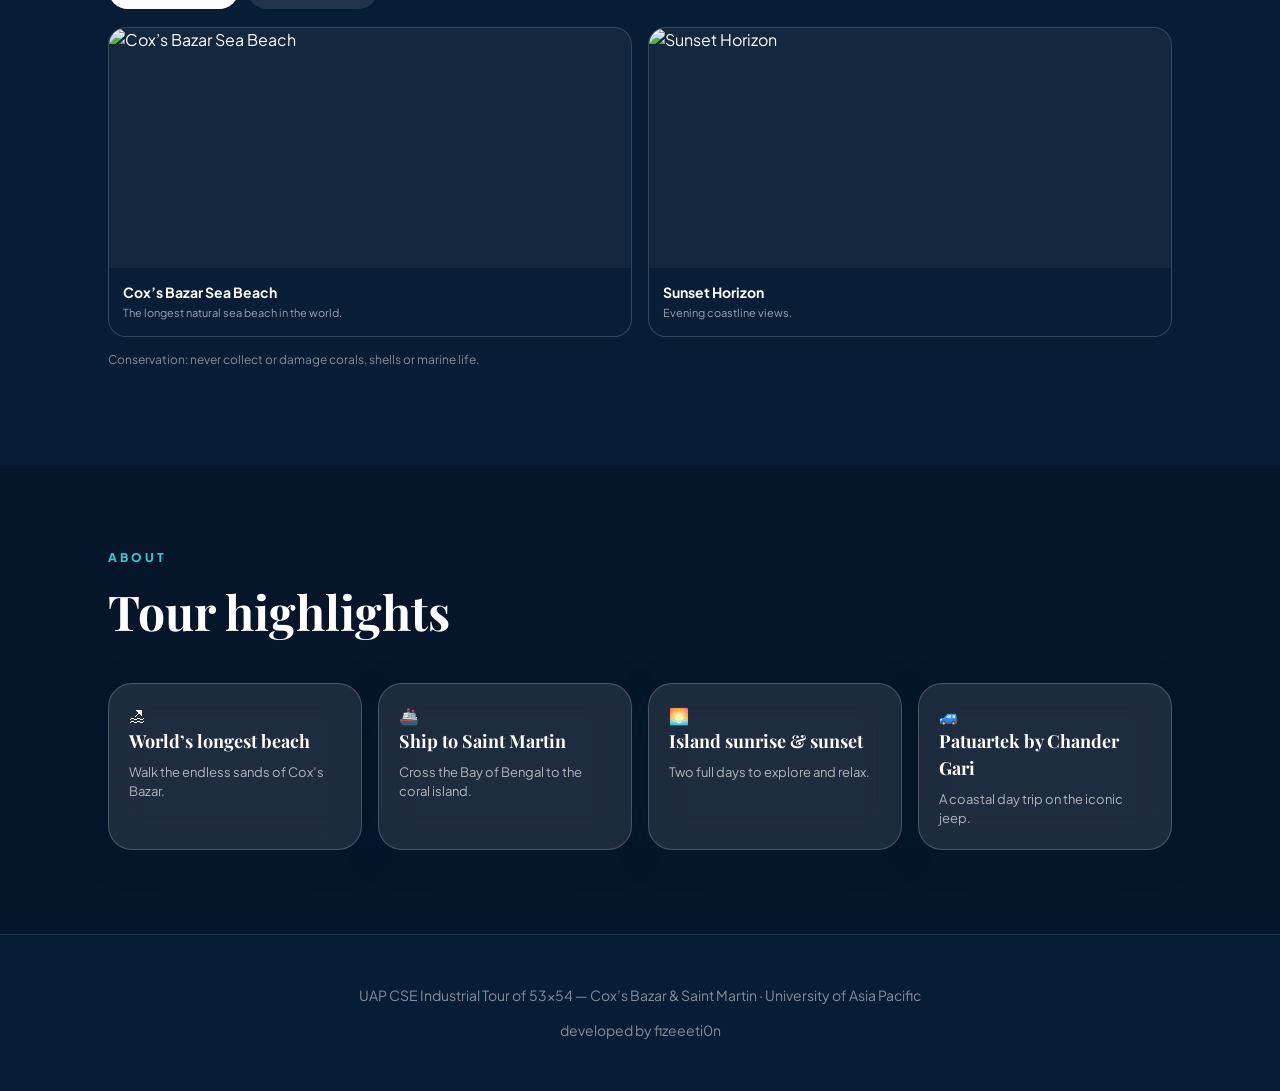
==== commit 849cf3f5: "Update index.html" ====
--- a/index.html
+++ b/index.html
@@ -54,7 +54,7 @@
 
 <section class="s" id="organizers">
   <div class="wrap">
-    <div class="head reveal"><p class="eyebrow">Organizers</p><h2 class="h2">Convenors &amp; organizing team</h2><p class="intro">The people behind planning, payments, logistics and your safety.</p></div>
+    <div class="head reveal"><p class="eyebrow">Organizers</p><h2 class="h2"> Organizing Batch</h2><p class="intro">The people behind planning, payments, logistics and your safety.</p></div>
     <div class="org-banner reveal">
       <img src="photos/organizer.jpeg" alt="Organizing Batch" loading="lazy">
     </div>
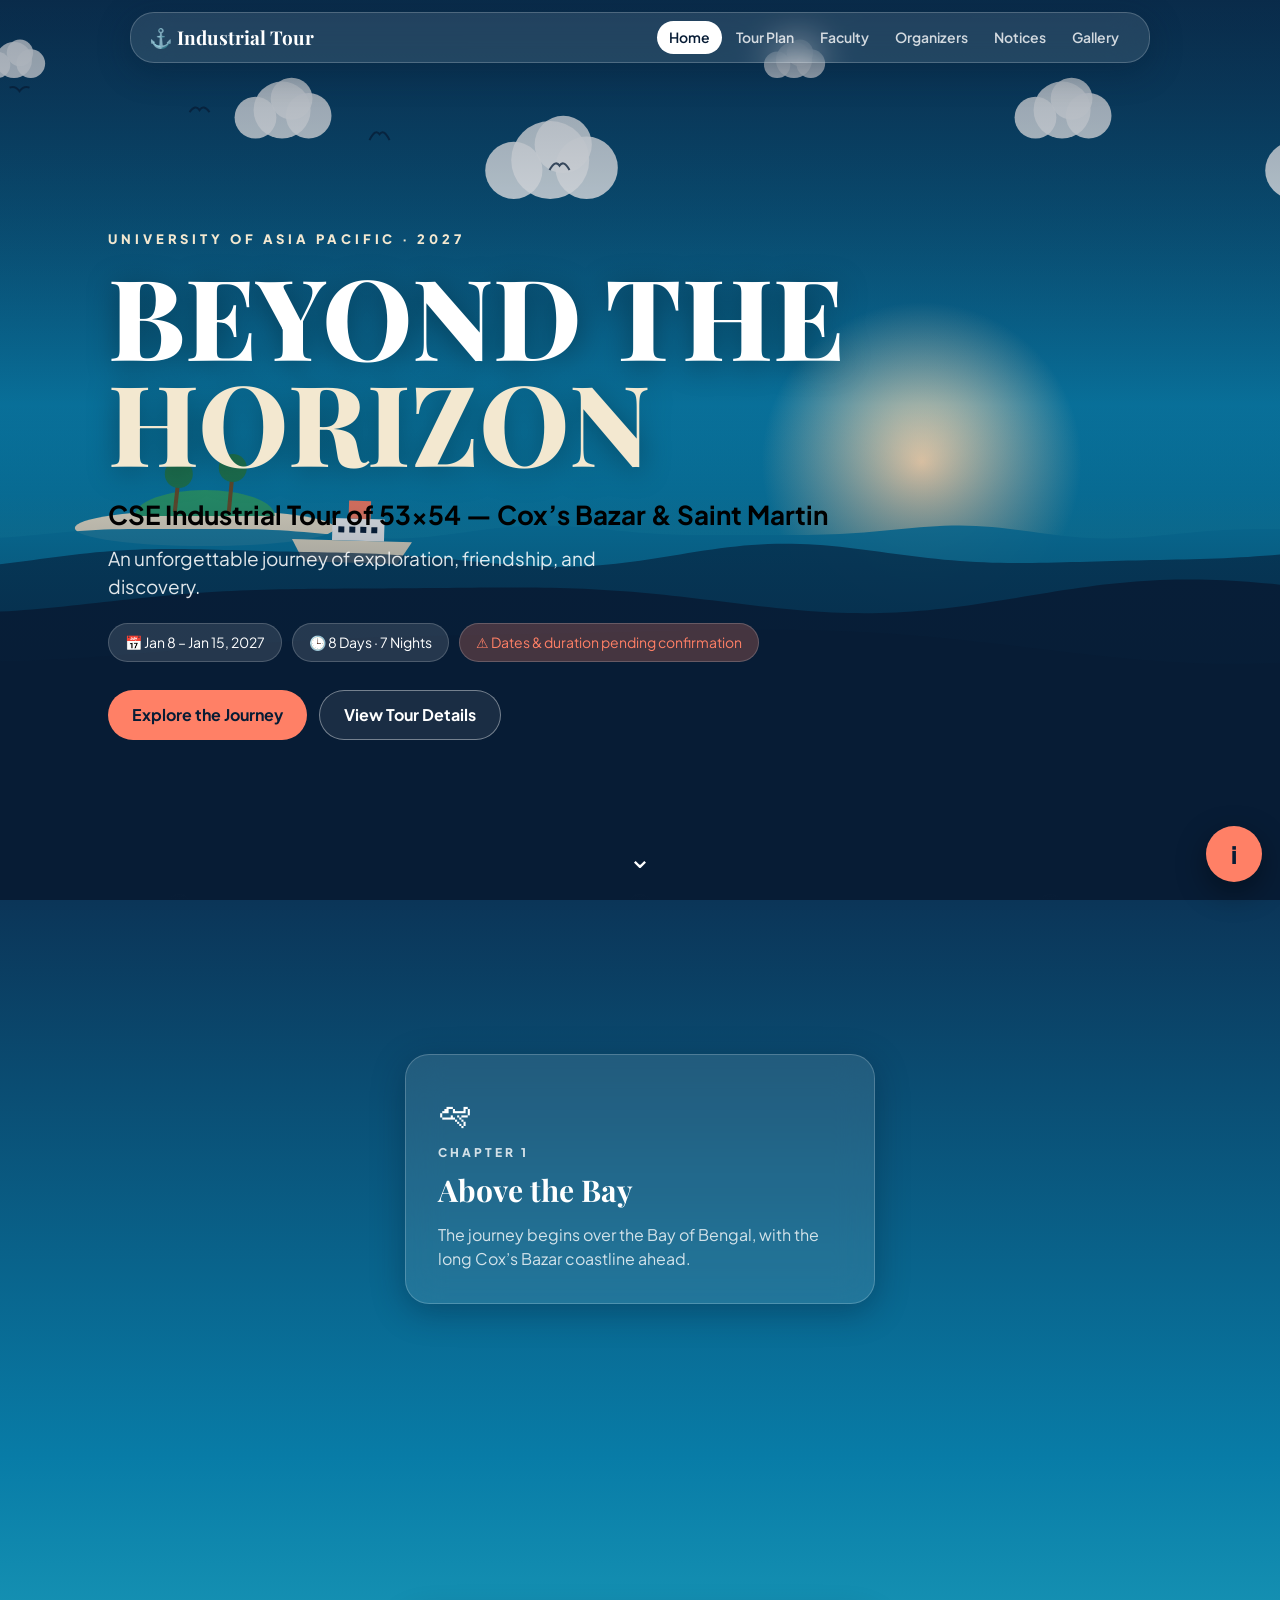
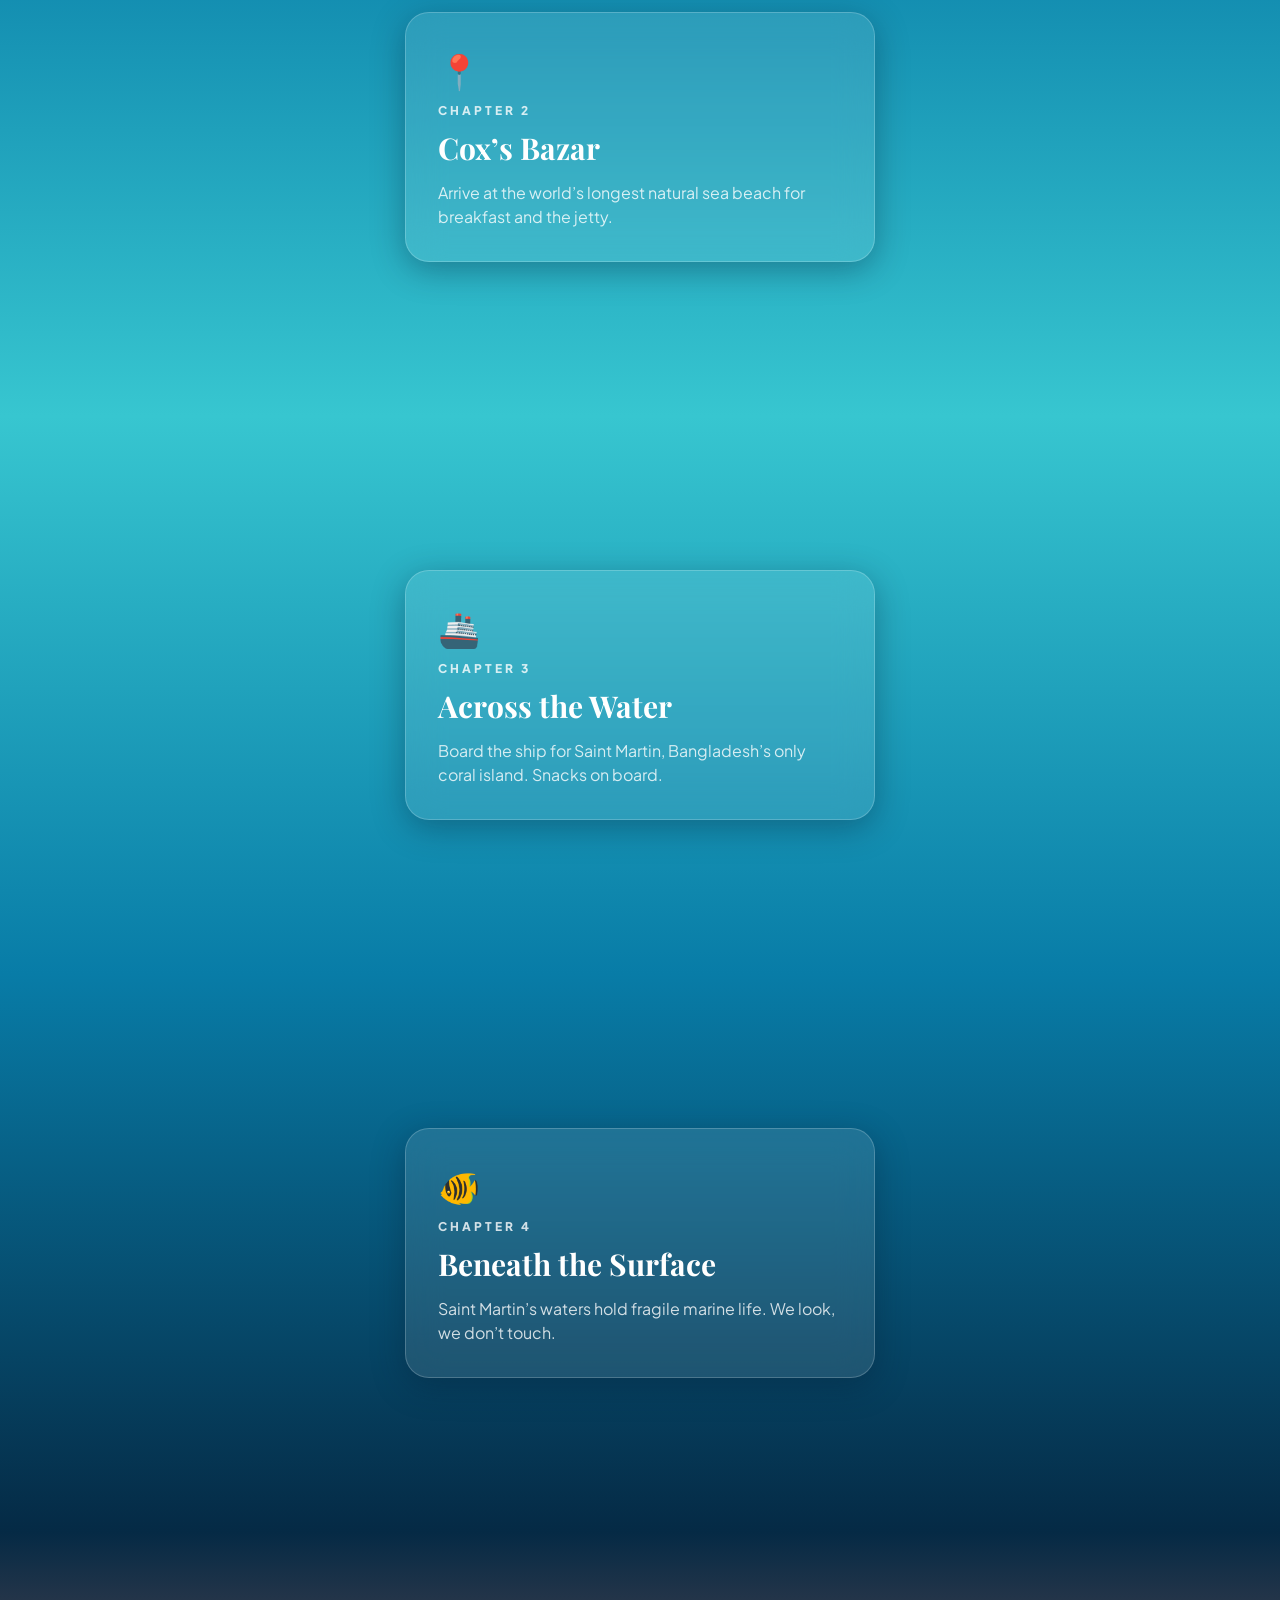
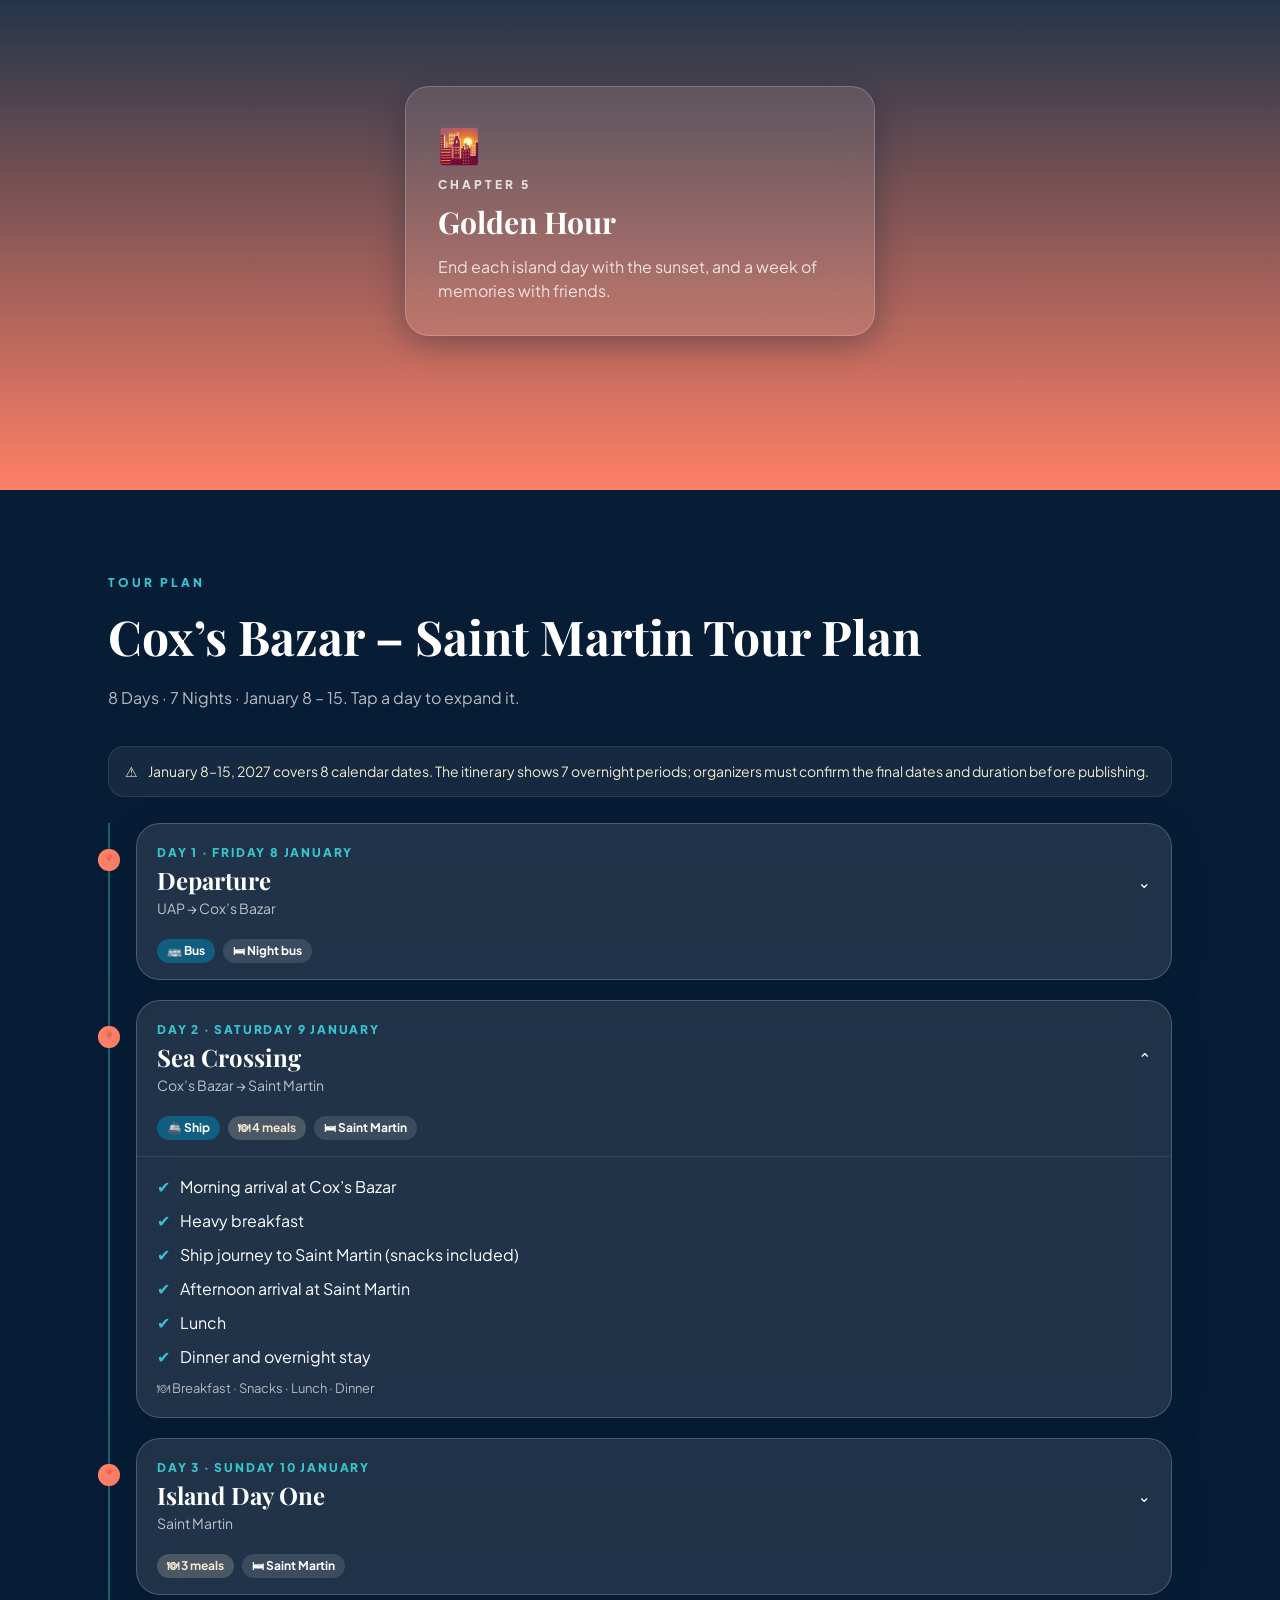
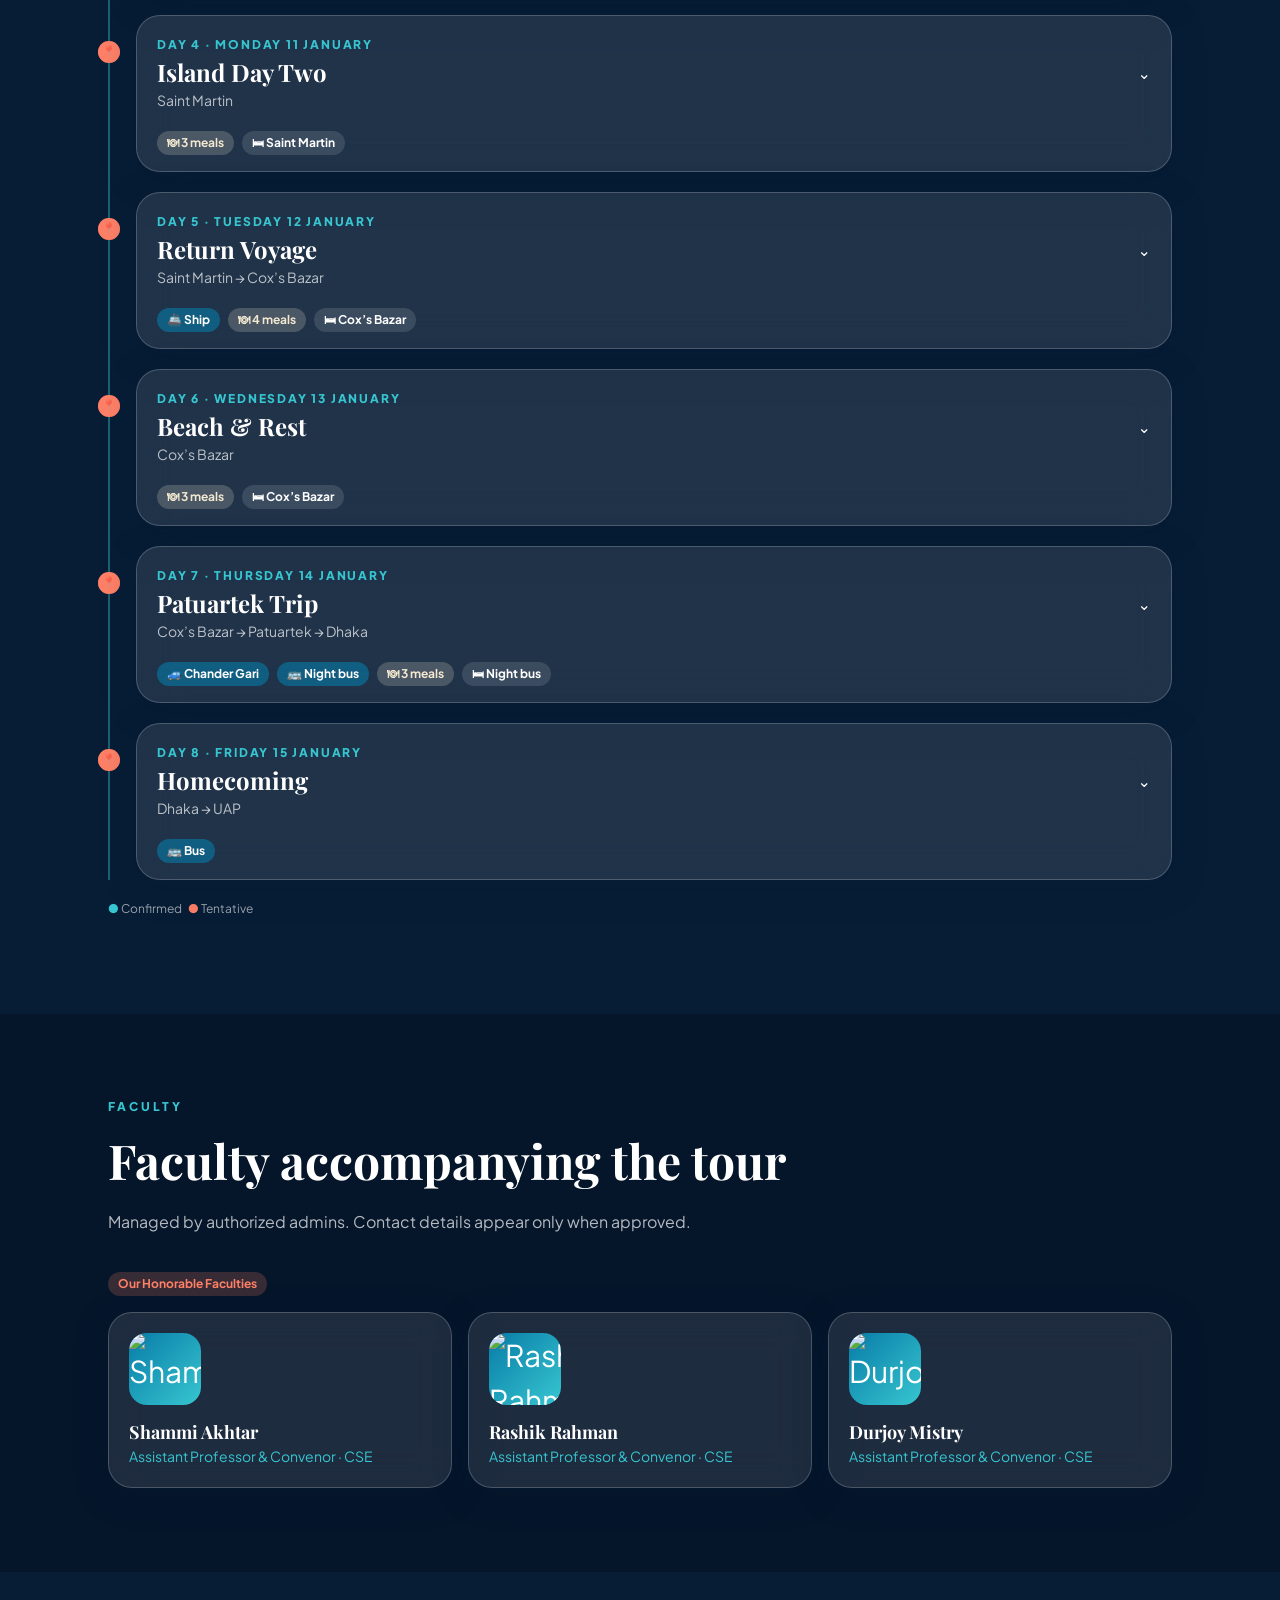
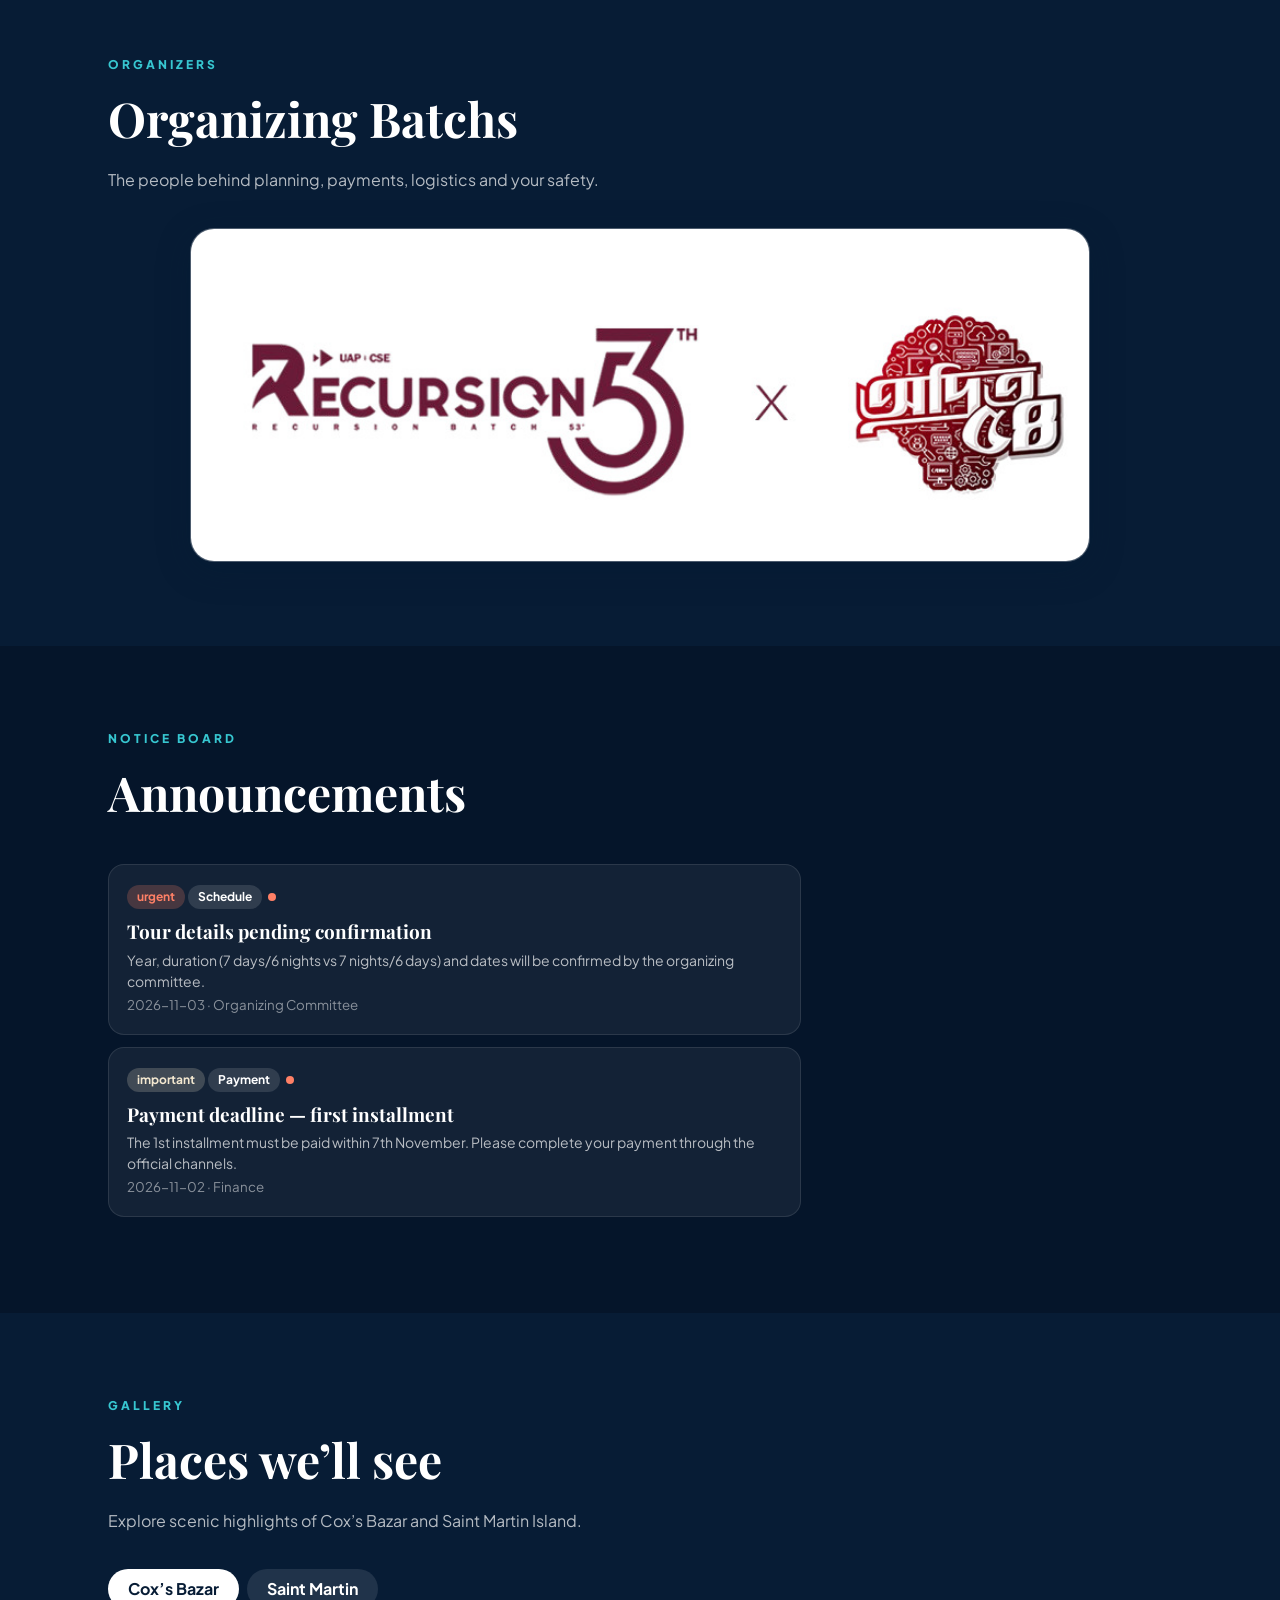
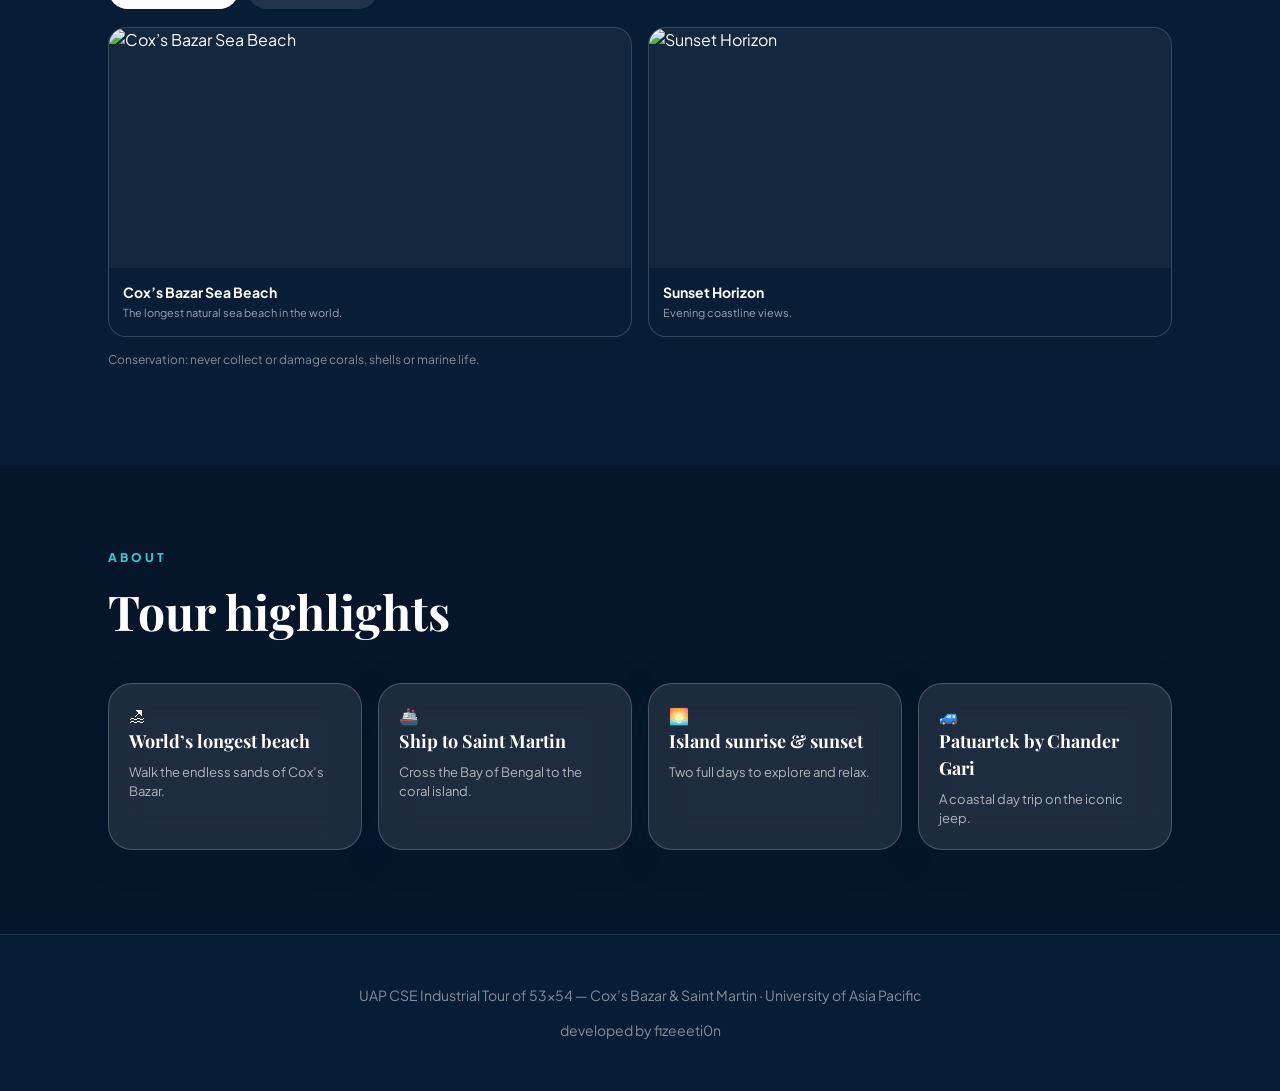
==== commit 0e159dbc: "Update index.html" ====
--- a/index.html
+++ b/index.html
@@ -54,7 +54,7 @@
 
 <section class="s" id="organizers">
   <div class="wrap">
-    <div class="head reveal"><p class="eyebrow">Organizers</p><h2 class="h2"> Organizing Batch</h2><p class="intro">The people behind planning, payments, logistics and your safety.</p></div>
+    <div class="head reveal"><p class="eyebrow">Organizers</p><h2 class="h2"> Organizing Batchs</h2><p class="intro">The people behind planning, payments, logistics and your safety.</p></div>
     <div class="org-banner reveal">
       <img src="photos/organizer.jpeg" alt="Organizing Batch" loading="lazy">
     </div>
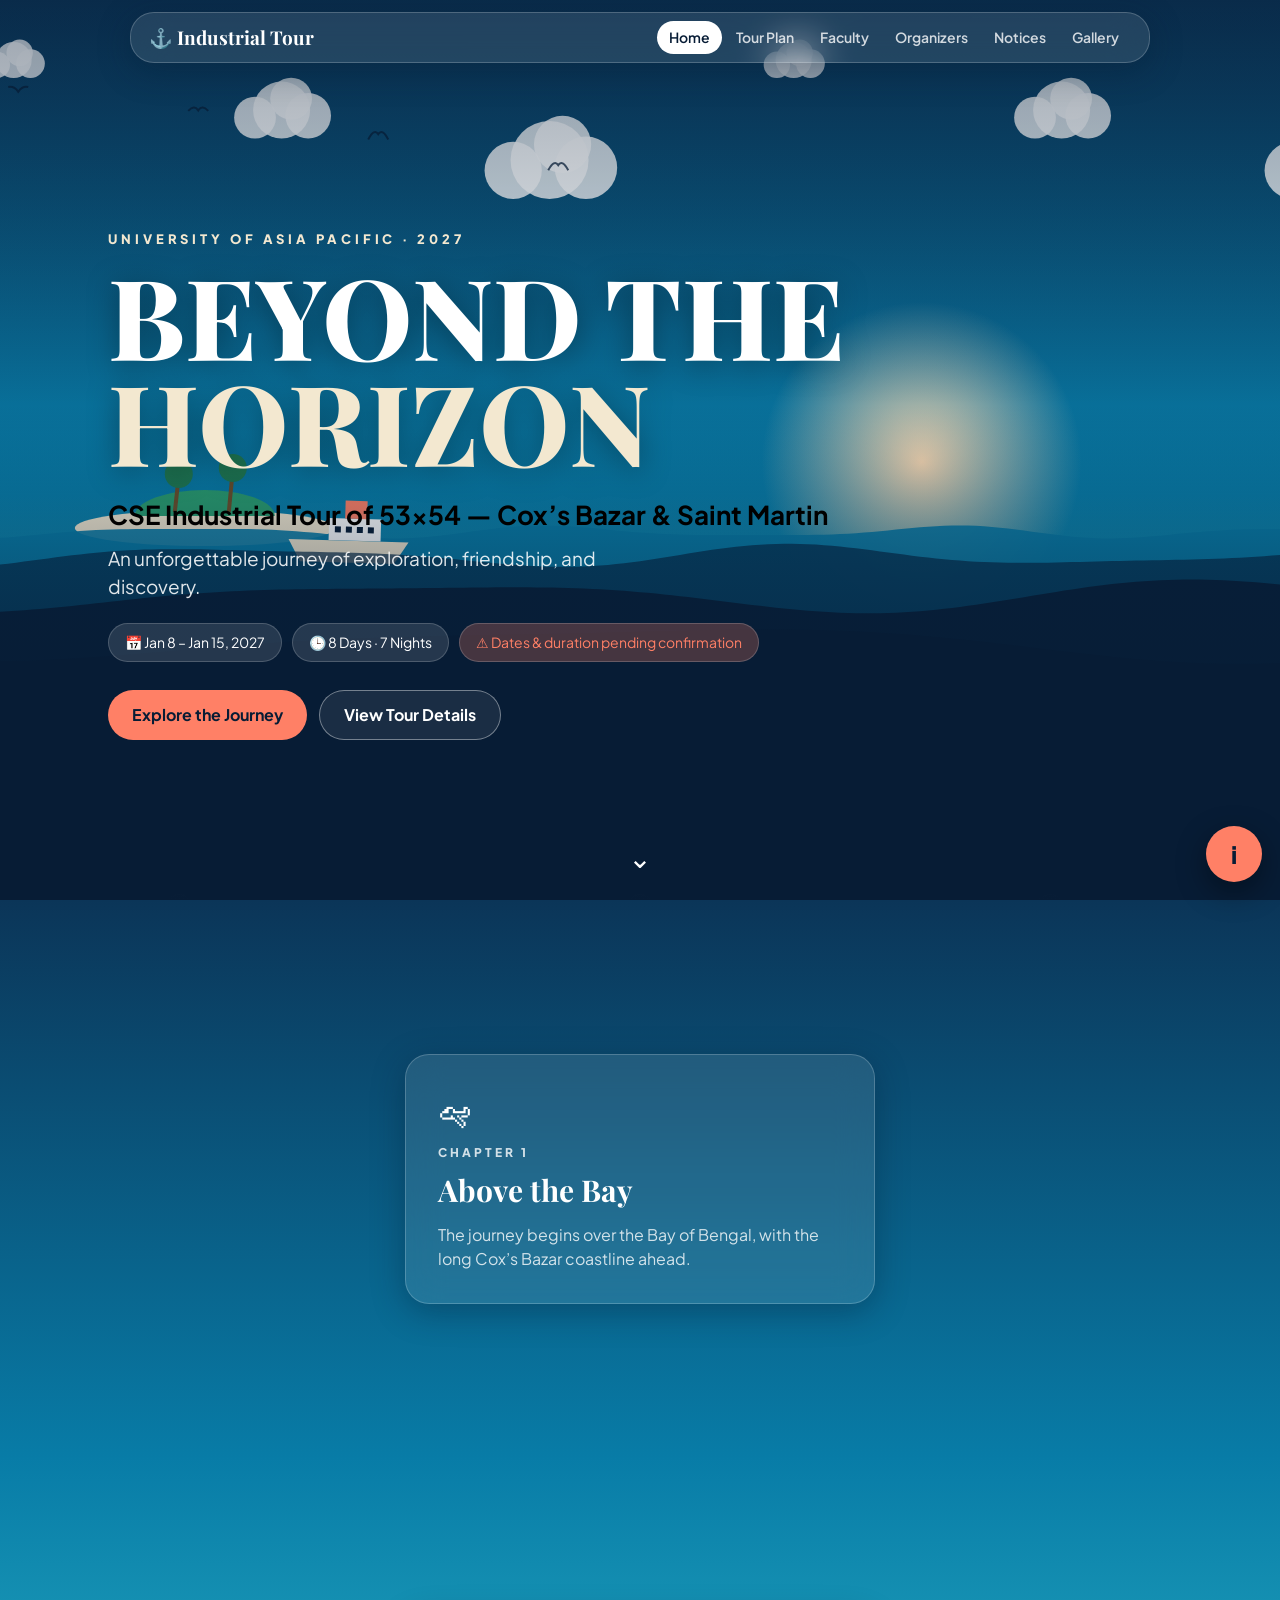
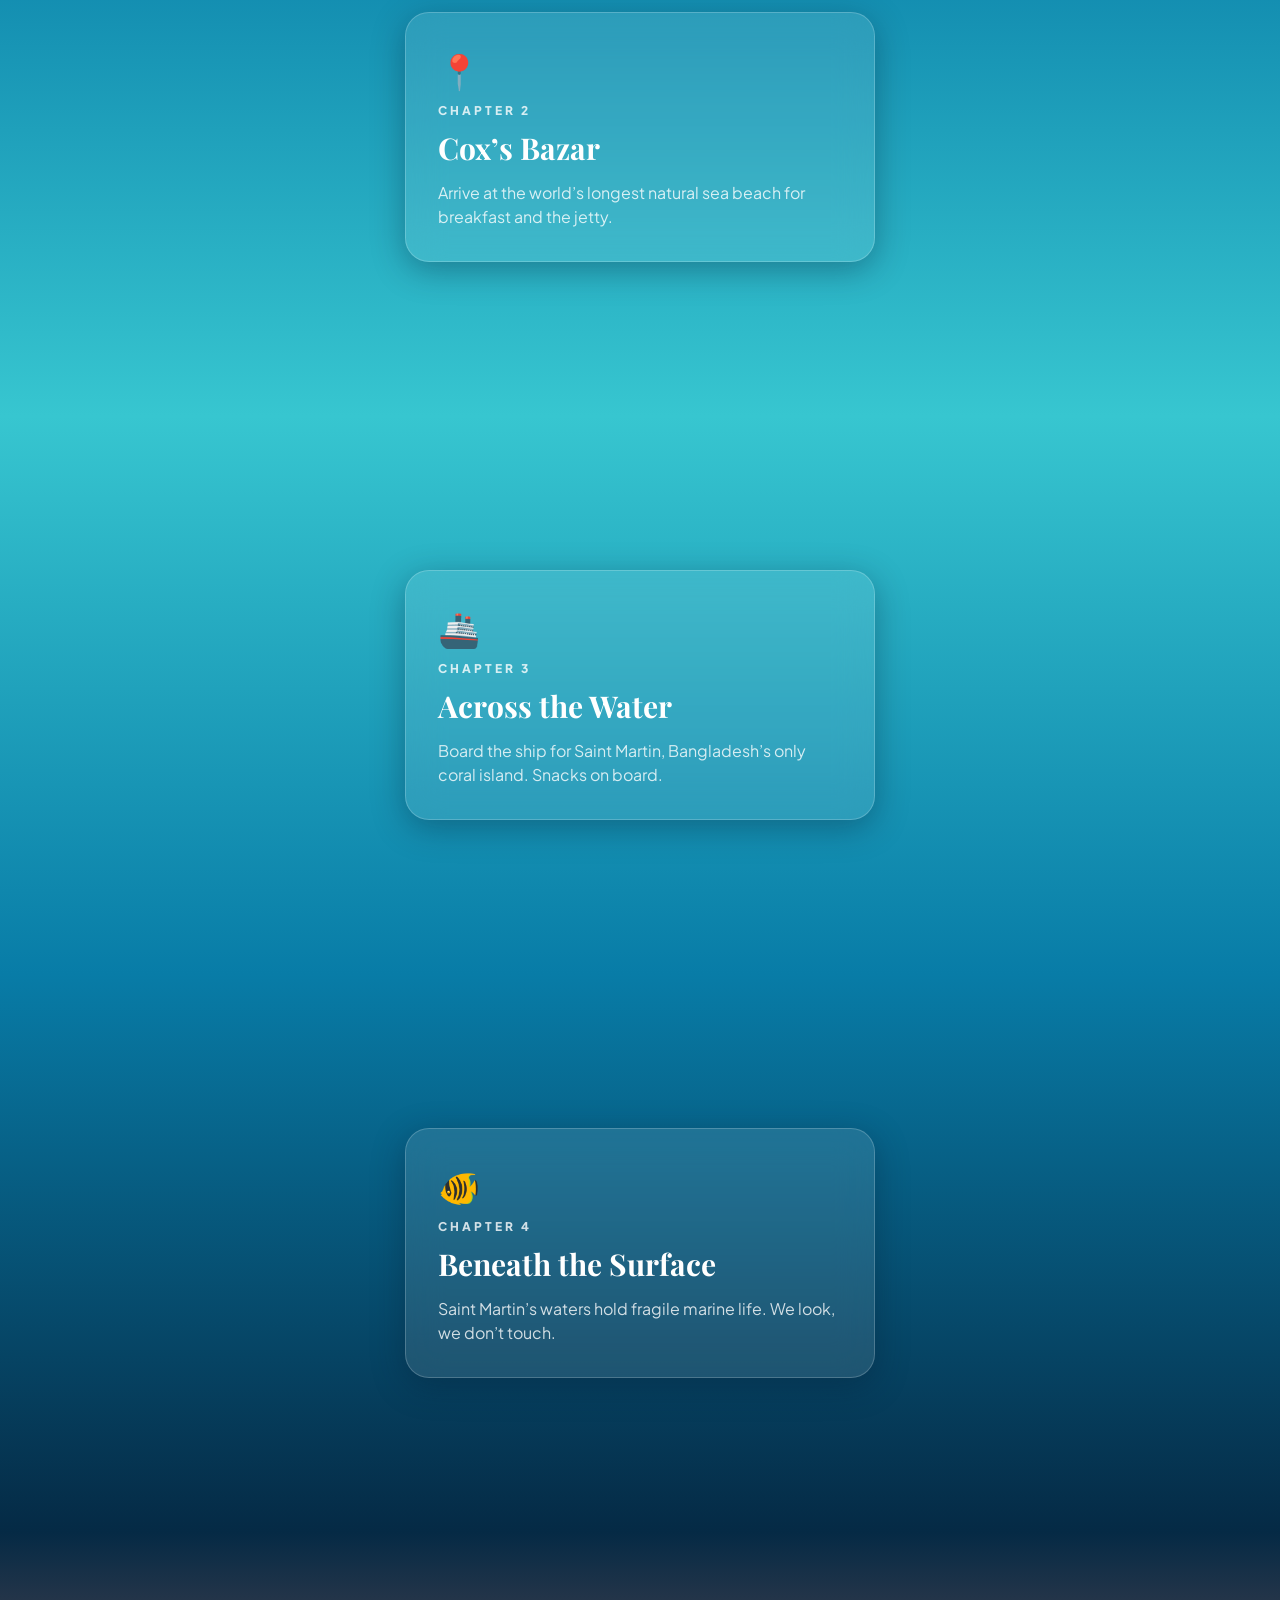
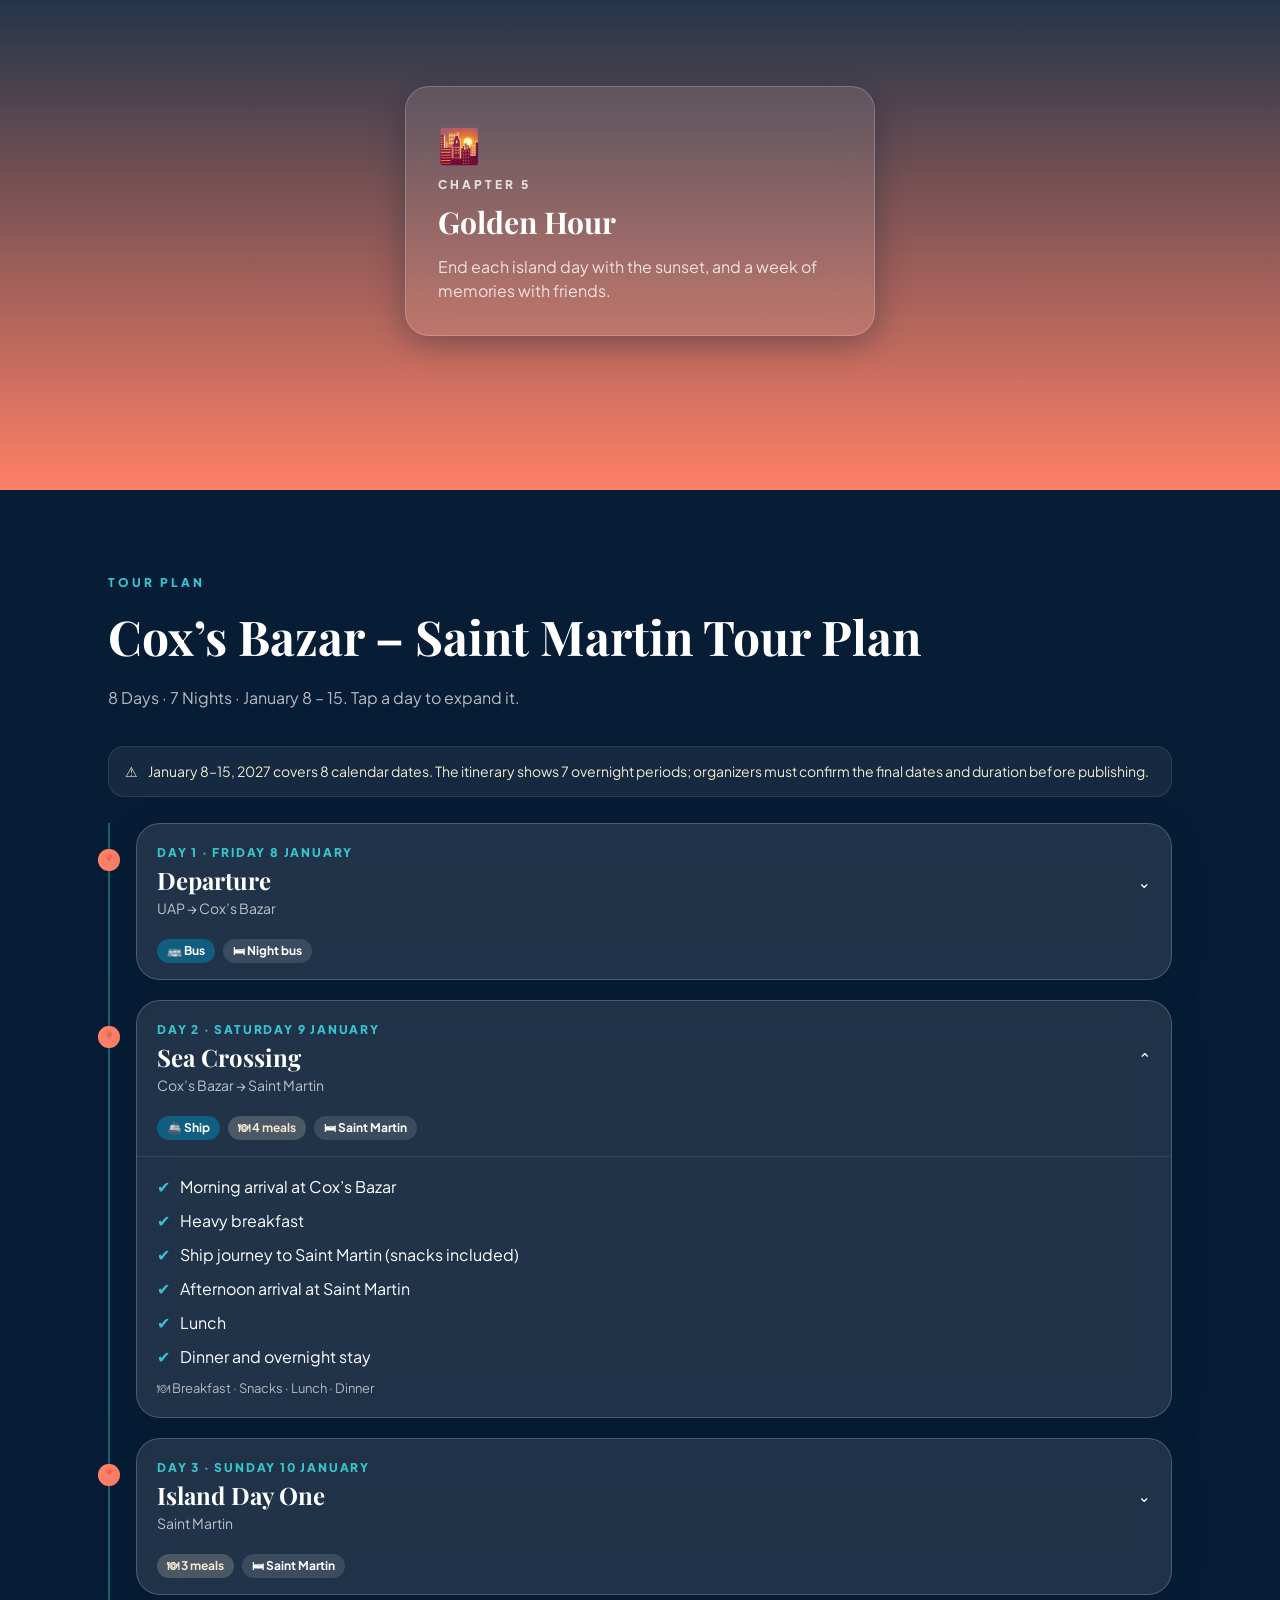
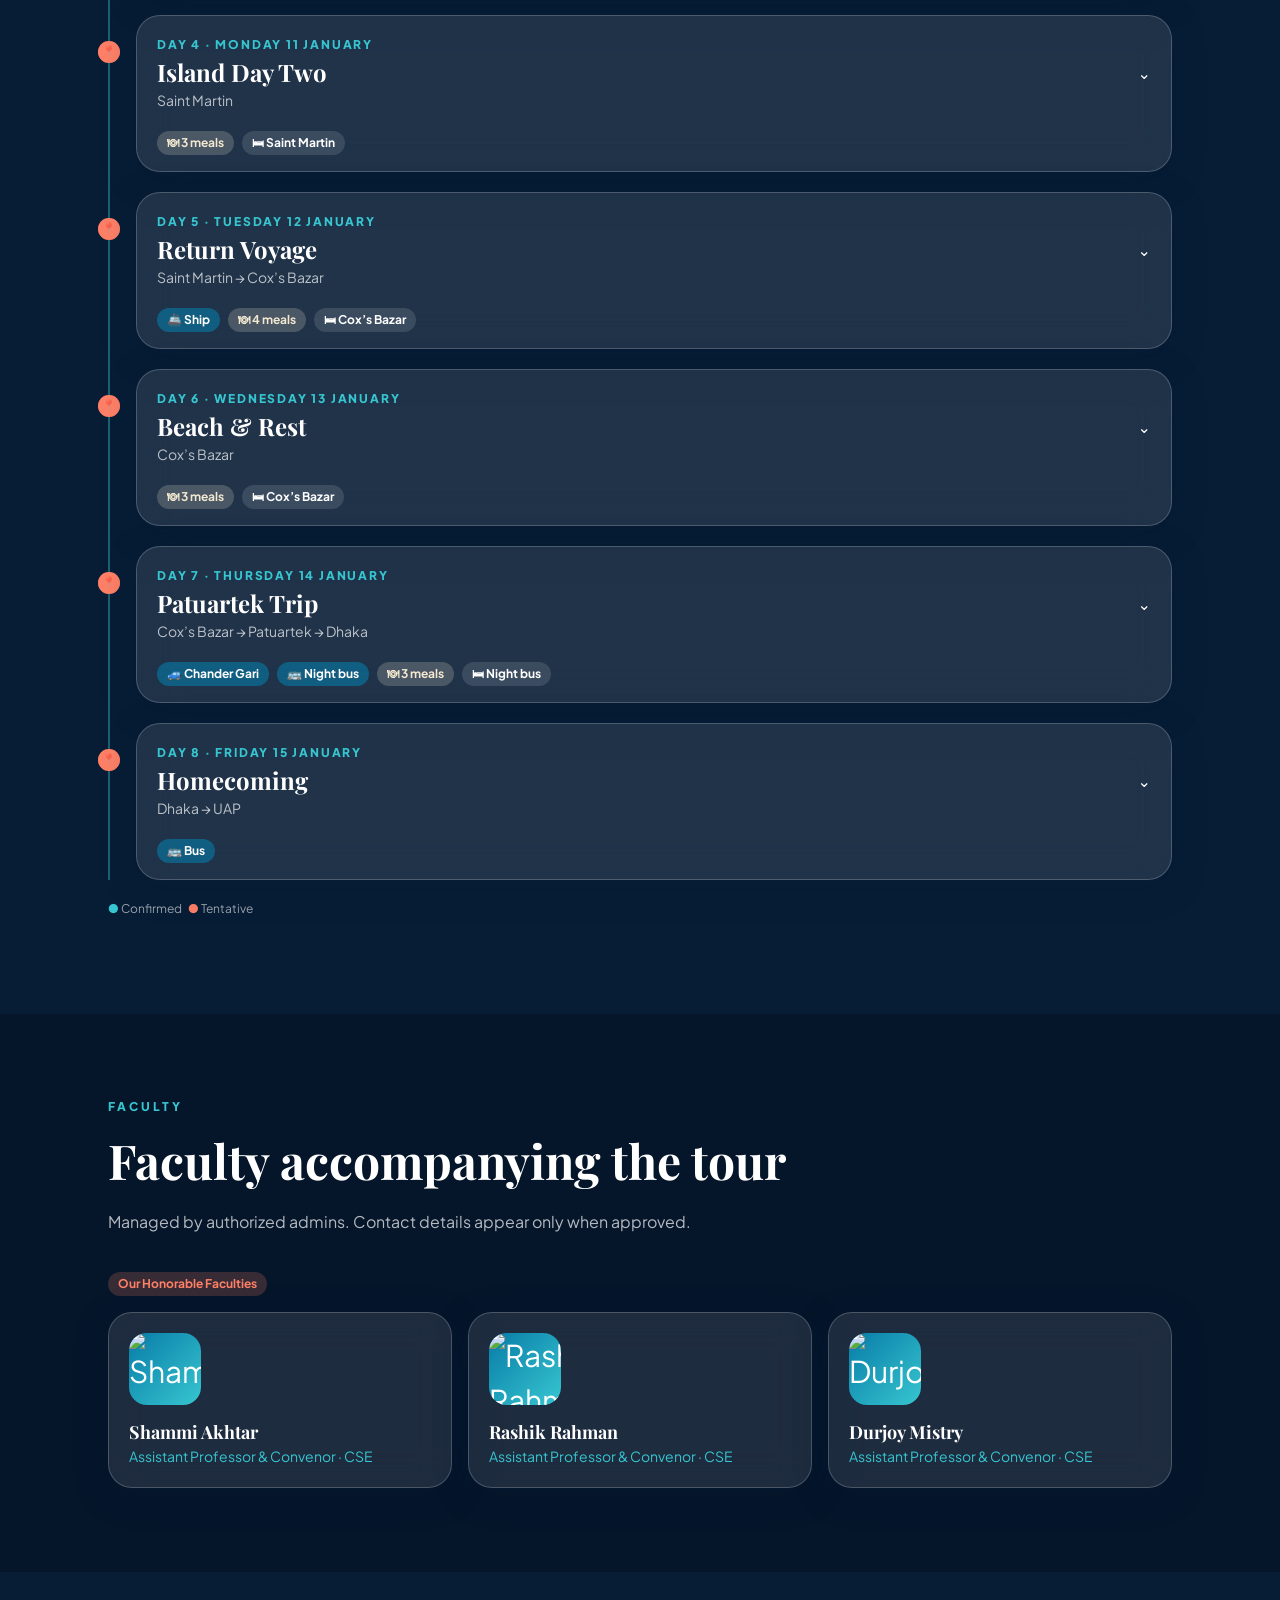
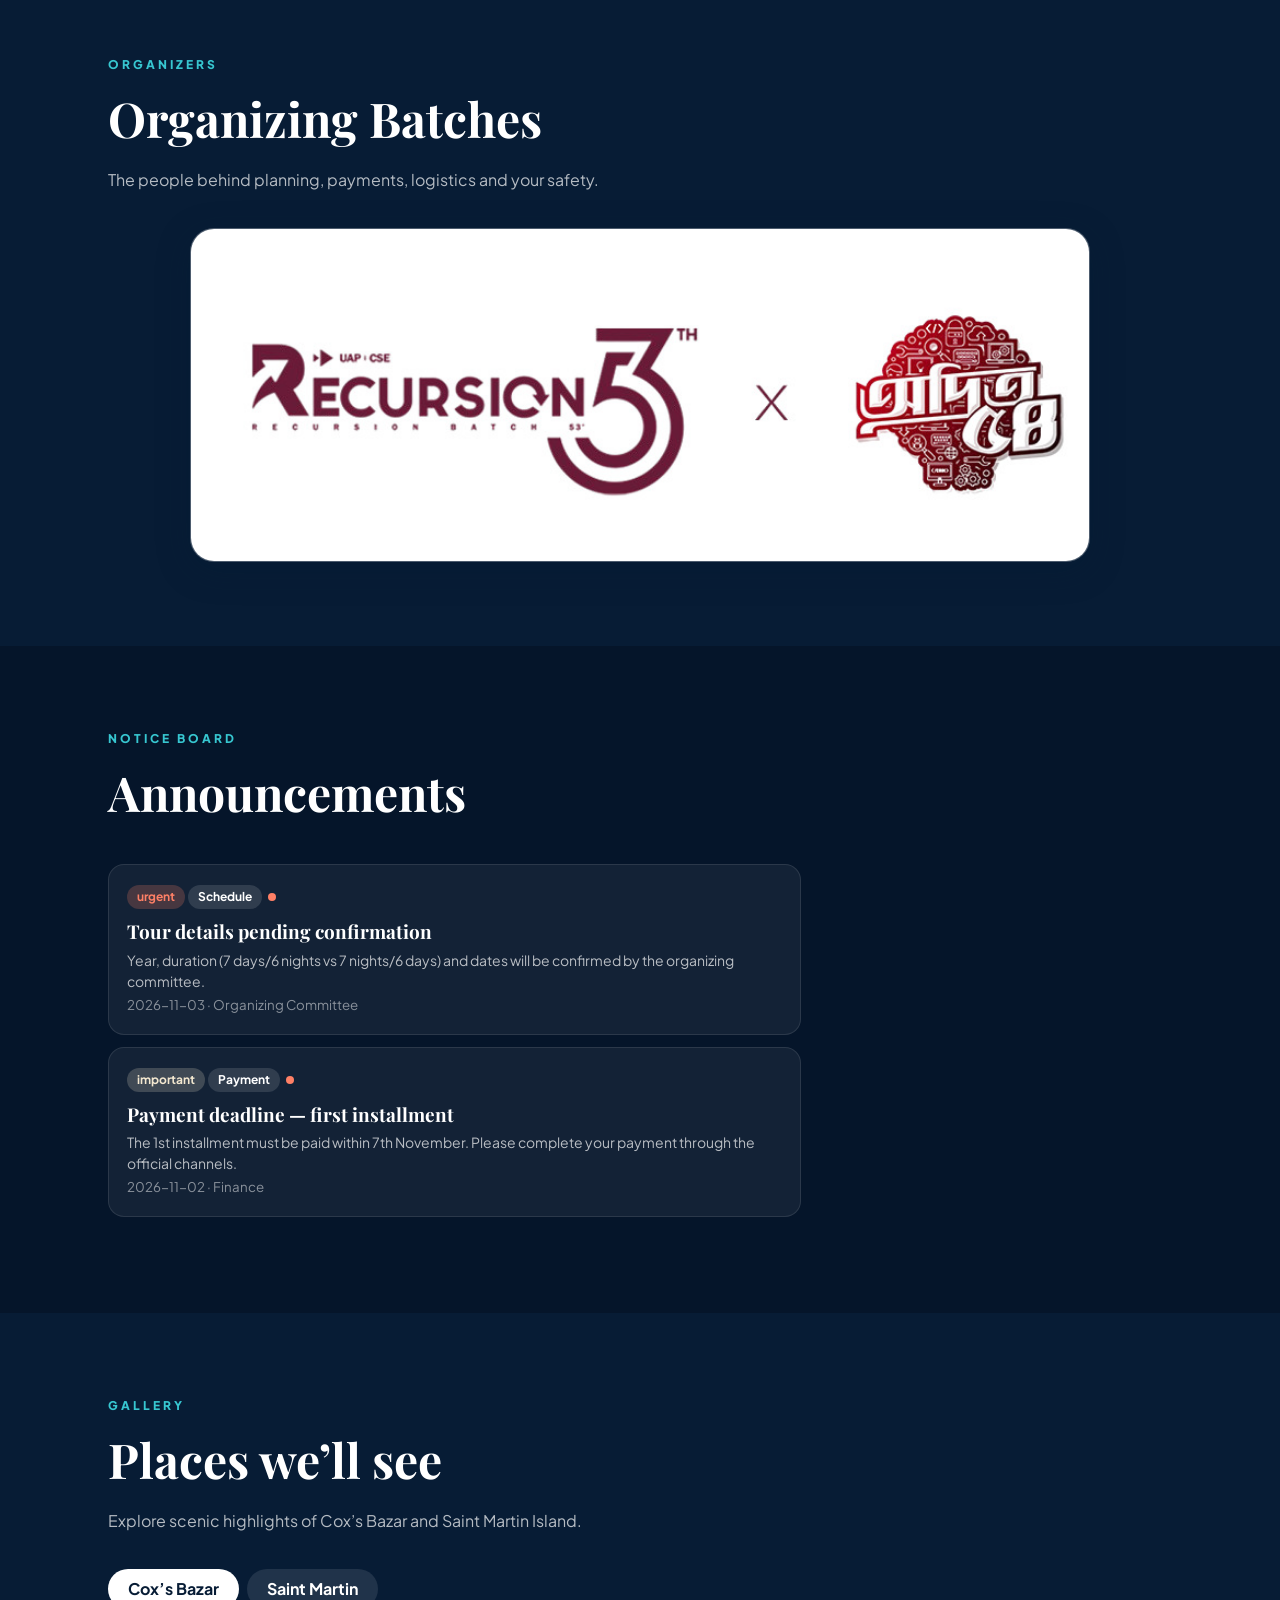
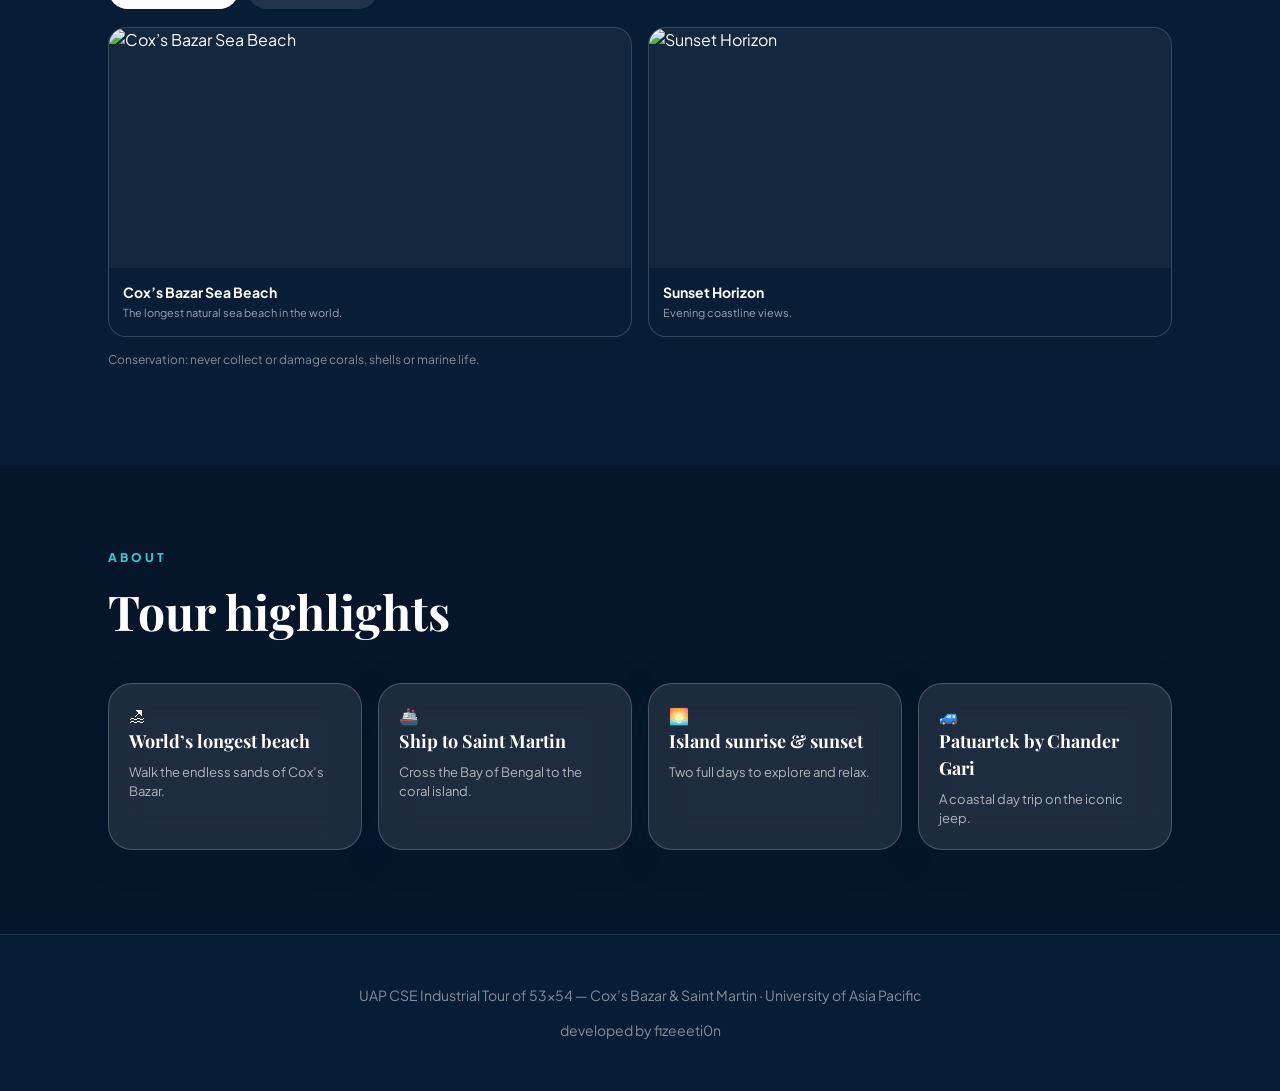
==== commit e62769e0: "Update index.html" ====
--- a/index.html
+++ b/index.html
@@ -54,7 +54,7 @@
 
 <section class="s" id="organizers">
   <div class="wrap">
-    <div class="head reveal"><p class="eyebrow">Organizers</p><h2 class="h2"> Organizing Batchs</h2><p class="intro">The people behind planning, payments, logistics and your safety.</p></div>
+    <div class="head reveal"><p class="eyebrow">Organizers</p><h2 class="h2"> Organizing Batches</h2><p class="intro">The people behind planning, payments, logistics and your safety.</p></div>
     <div class="org-banner reveal">
       <img src="photos/organizer.jpeg" alt="Organizing Batch" loading="lazy">
     </div>
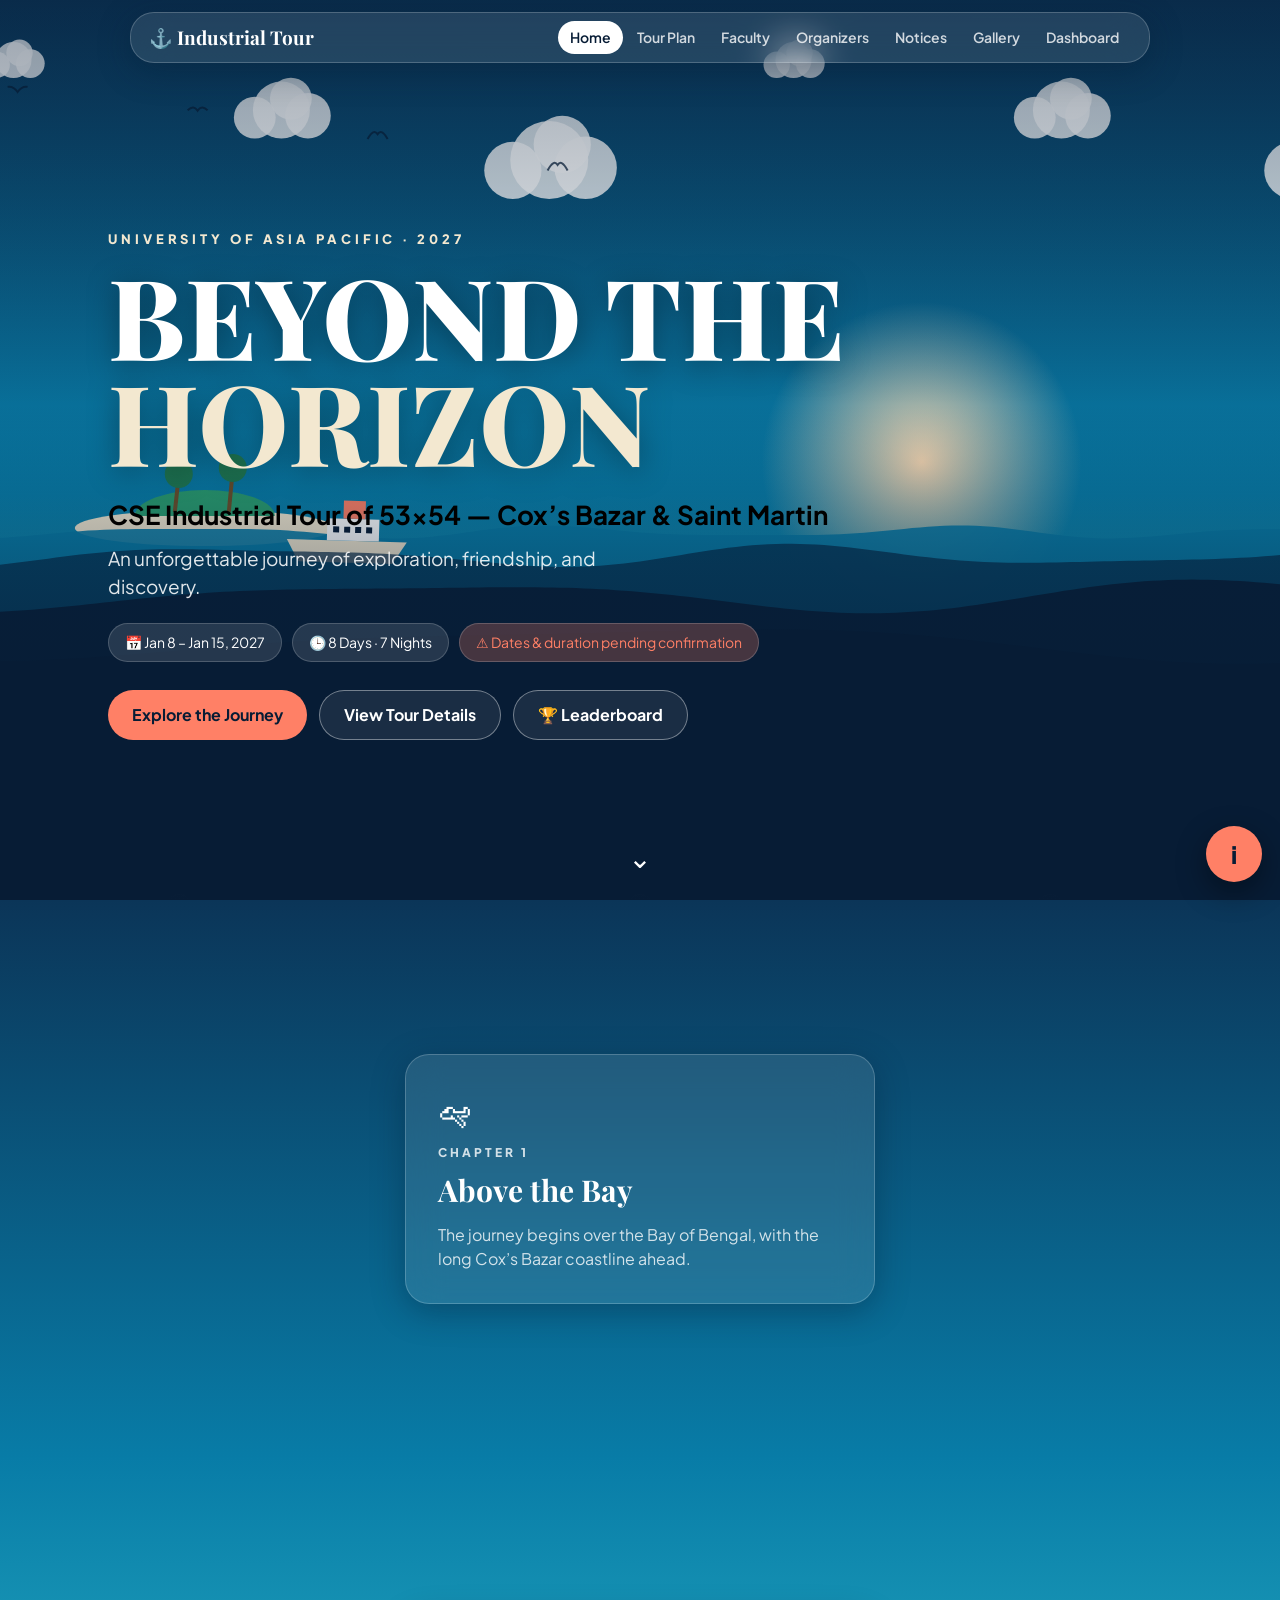
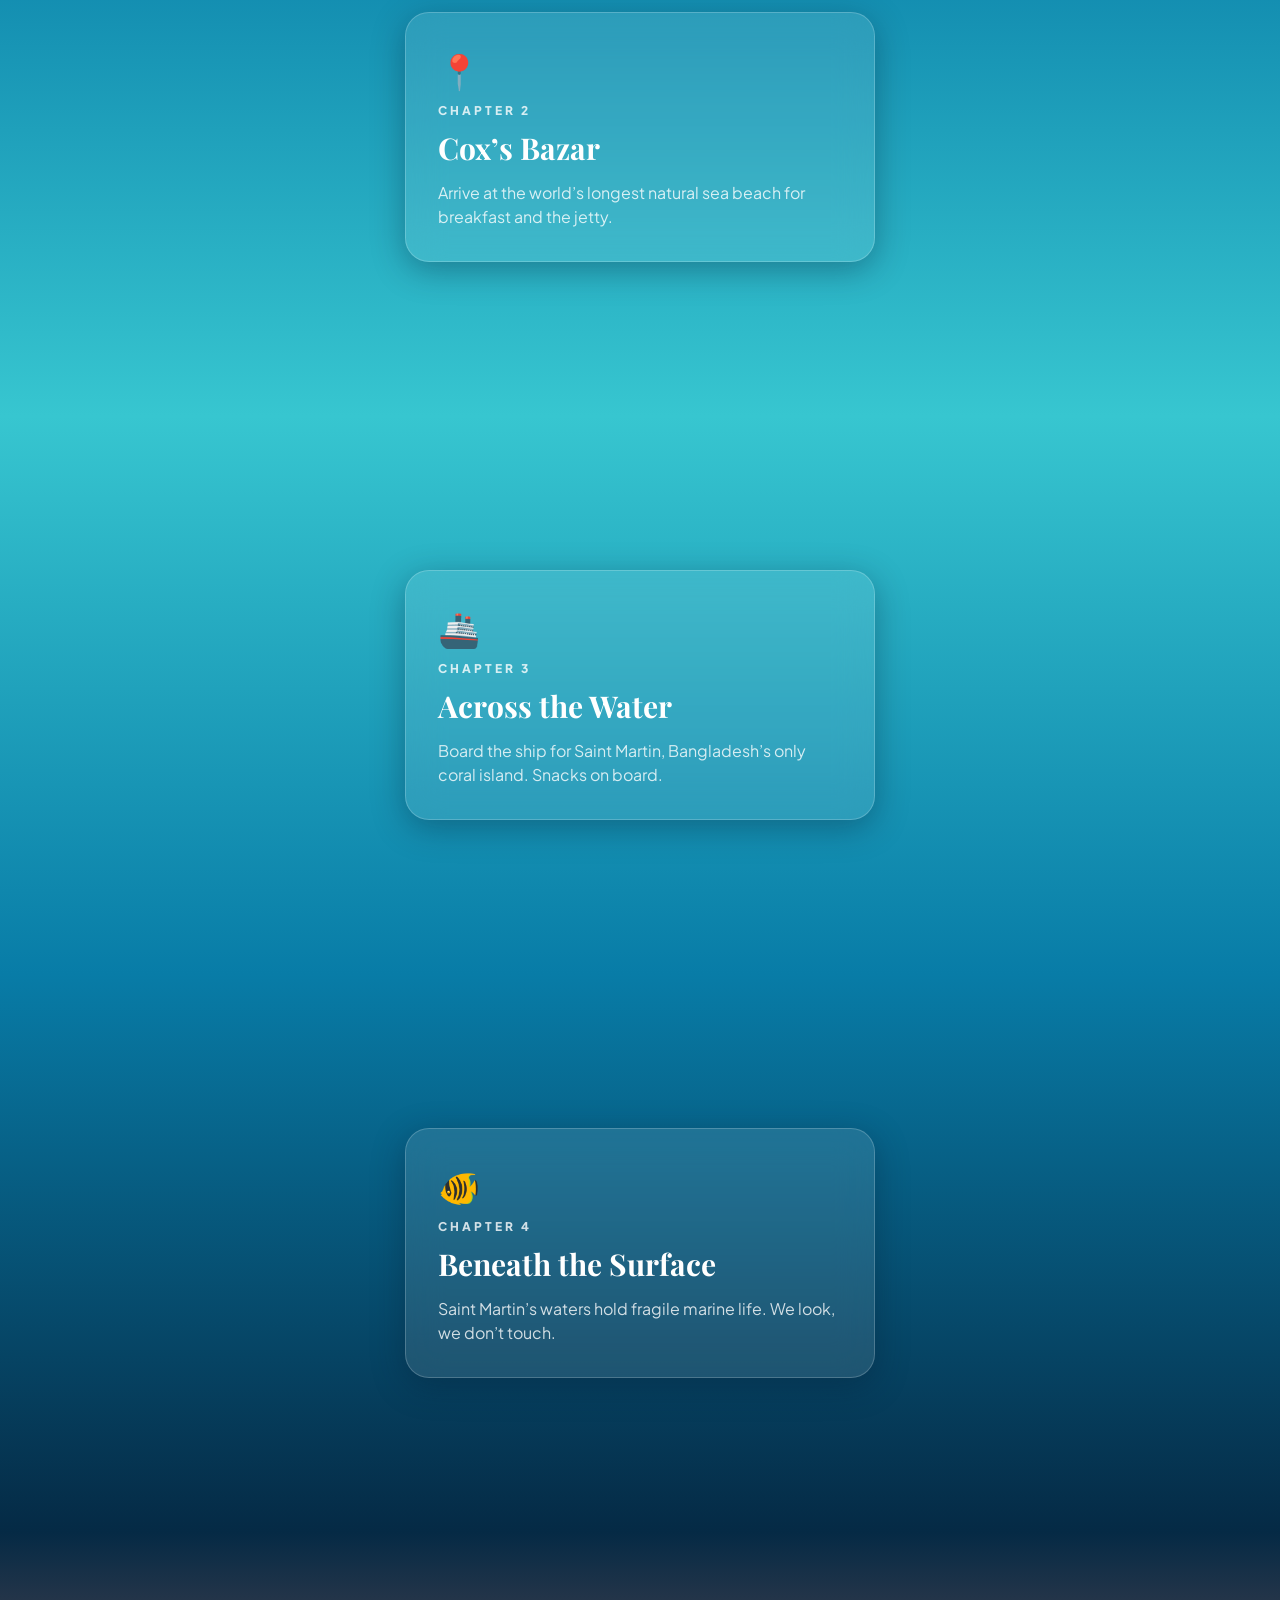
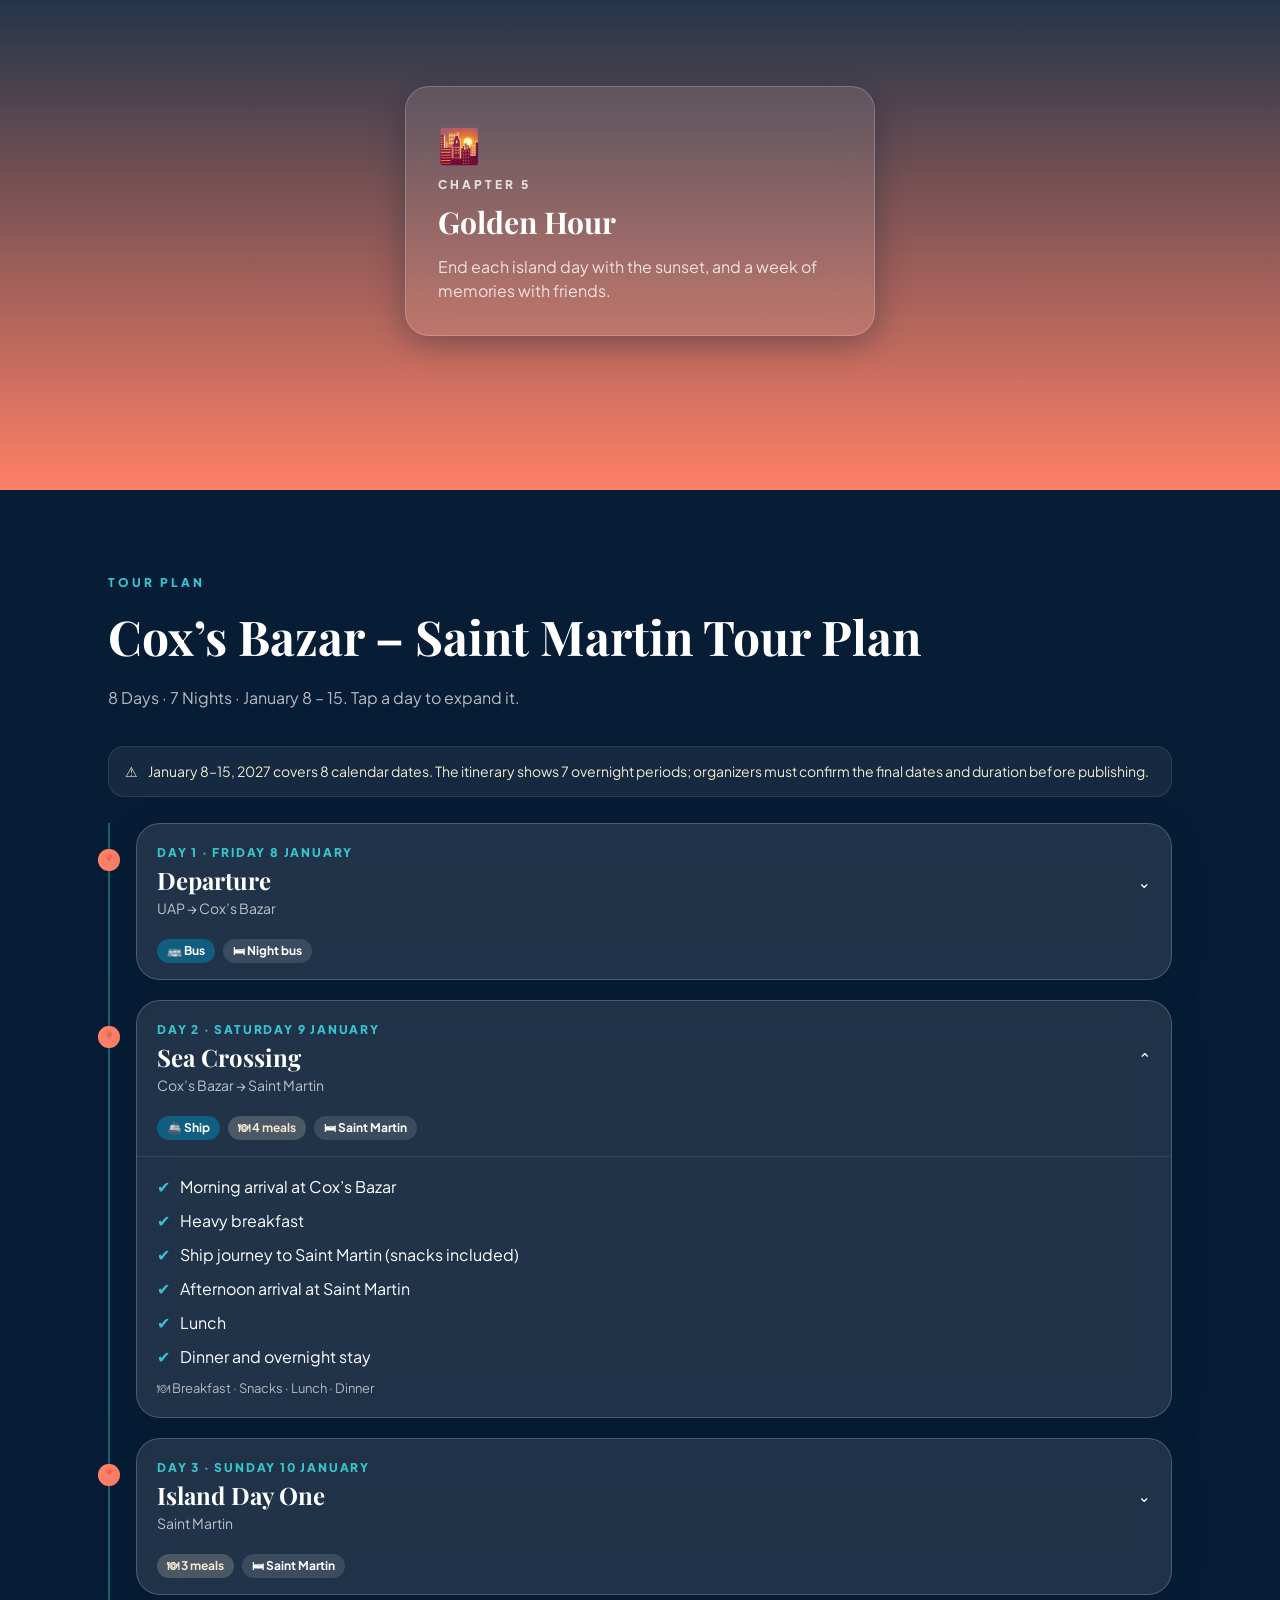
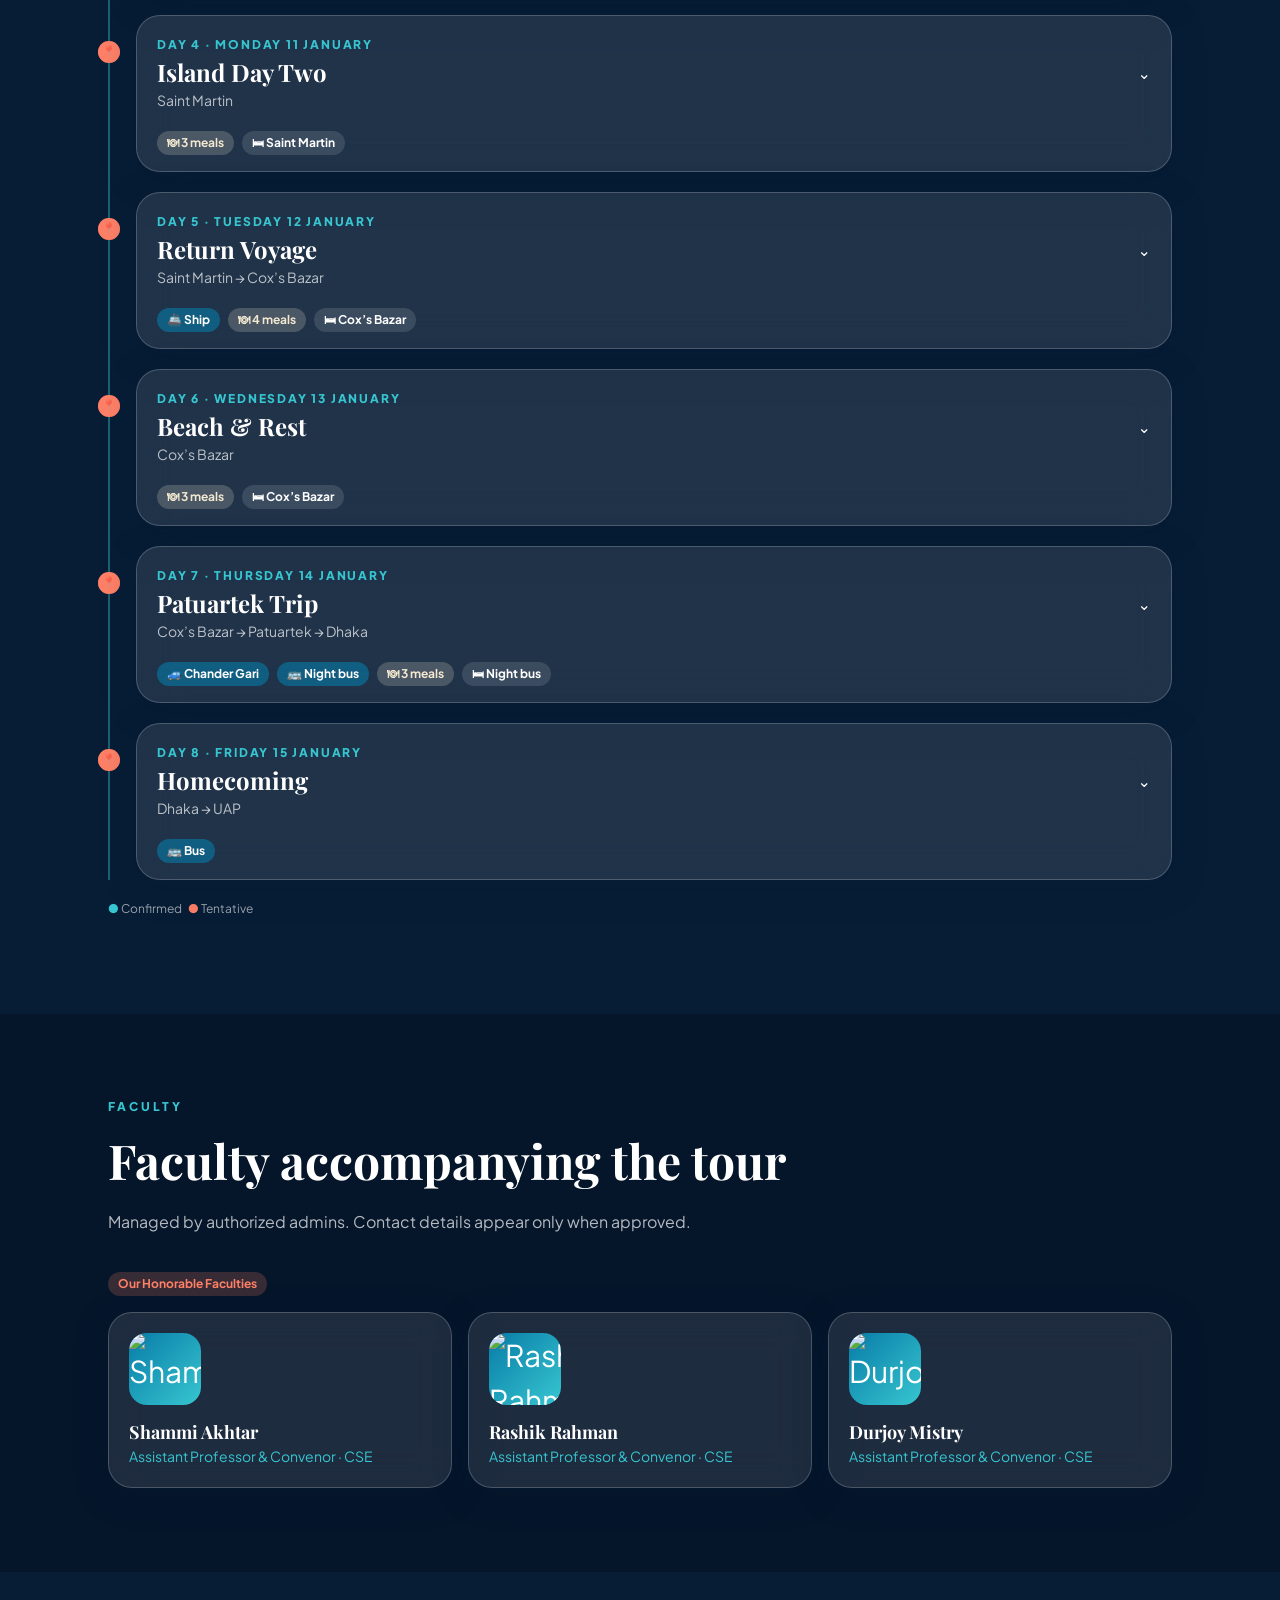
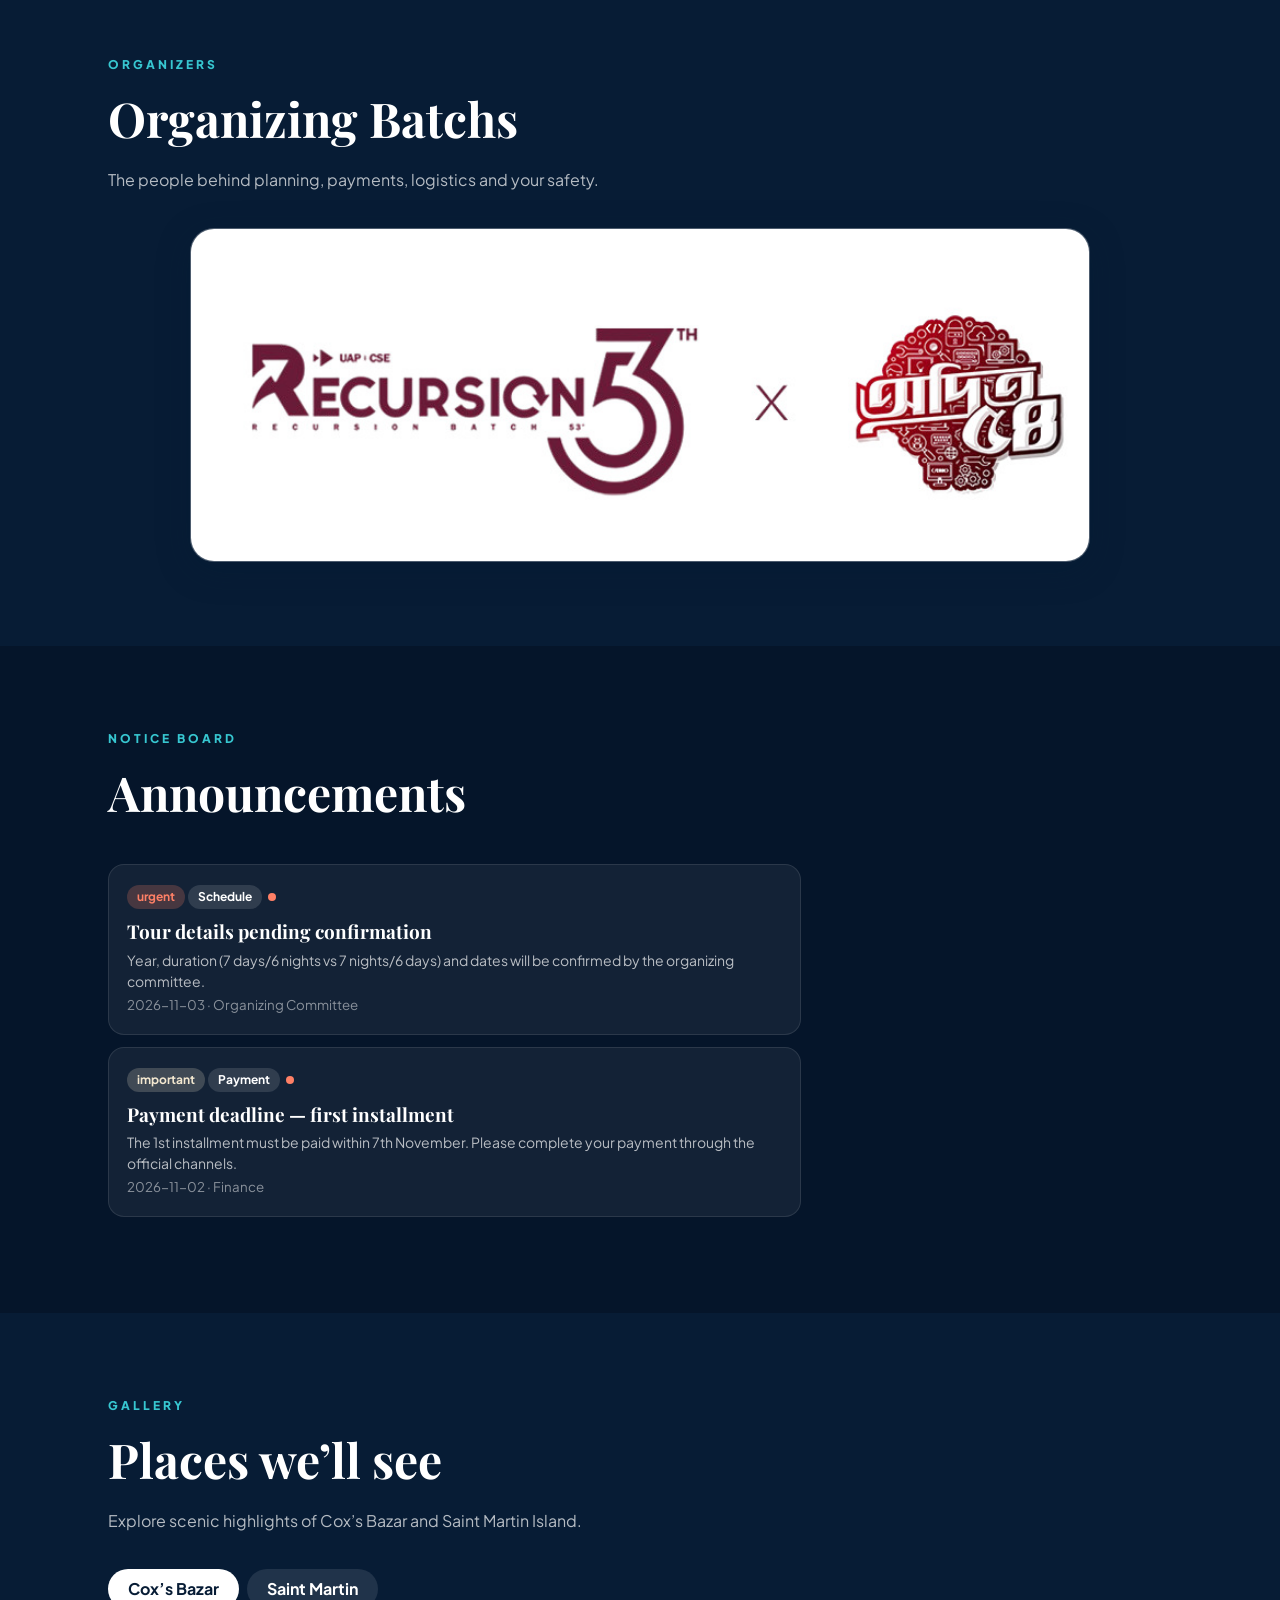
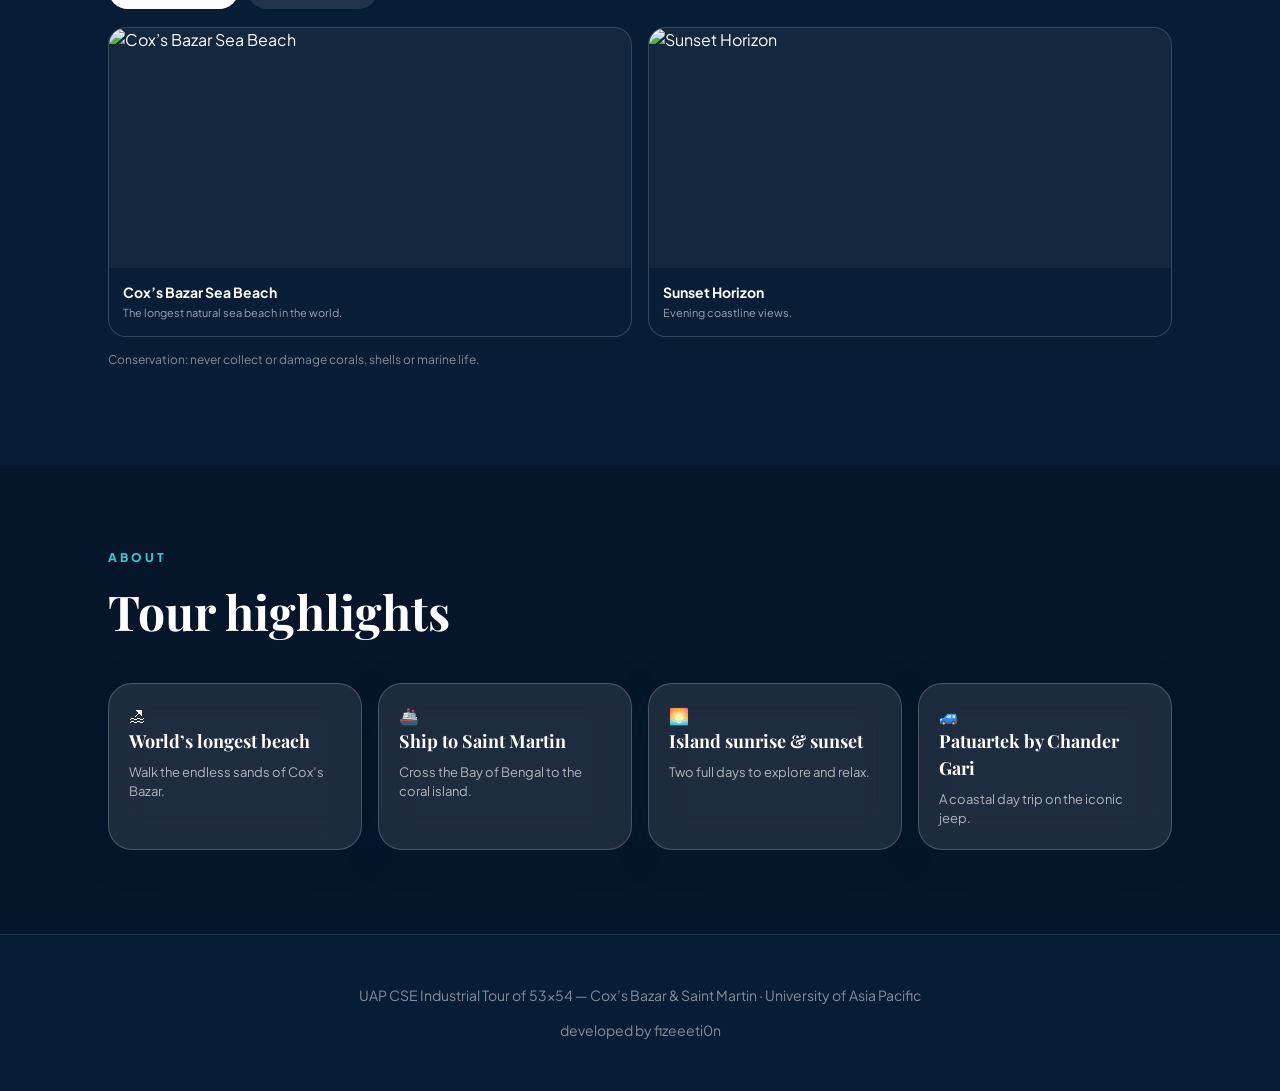
==== commit c6d9c678: "adding payment dashboard" ====
--- a/index.html
+++ b/index.html
@@ -28,7 +28,11 @@
     <h2 class="in" style="color: #000;">CSE Industrial Tour of 53x54 — Cox’s Bazar &amp; Saint Martin</h2>
     <p class="sub in">An unforgettable journey of exploration, friendship, and discovery.</p>
     <div class="meta in"><span>📅 Jan 8 – Jan 15, 2027</span><span>🕒 8 Days · 7 Nights</span><span style="background:rgba(255,128,102,.25);color:var(--coral)">⚠ Dates &amp; duration pending confirmation</span></div>
-    <div class="ctas in"><a class="btn p" href="#story">Explore the Journey</a><a class="btn g" href="#plan">View Tour Details</a></div>
+    <div class="ctas in">
+  <a class="btn p" href="#story">Explore the Journey</a>
+  <a class="btn g" href="#plan">View Tour Details</a>
+  <a class="btn g" href="dashboard.html">🏆 Leaderboard</a>
+</div>
   </div>
   <a class="chev" href="#story" aria-label="Scroll">⌄</a>
 </section>
@@ -54,7 +58,7 @@
 
 <section class="s" id="organizers">
   <div class="wrap">
-    <div class="head reveal"><p class="eyebrow">Organizers</p><h2 class="h2"> Organizing Batches</h2><p class="intro">The people behind planning, payments, logistics and your safety.</p></div>
+    <div class="head reveal"><p class="eyebrow">Organizers</p><h2 class="h2"> Organizing Batchs</h2><p class="intro">The people behind planning, payments, logistics and your safety.</p></div>
     <div class="org-banner reveal">
       <img src="photos/organizer.jpeg" alt="Organizing Batch" loading="lazy">
     </div>
@@ -102,4 +106,4 @@
 
 <script src="script.js"></script>
 </body>
-</html>
+</html>
